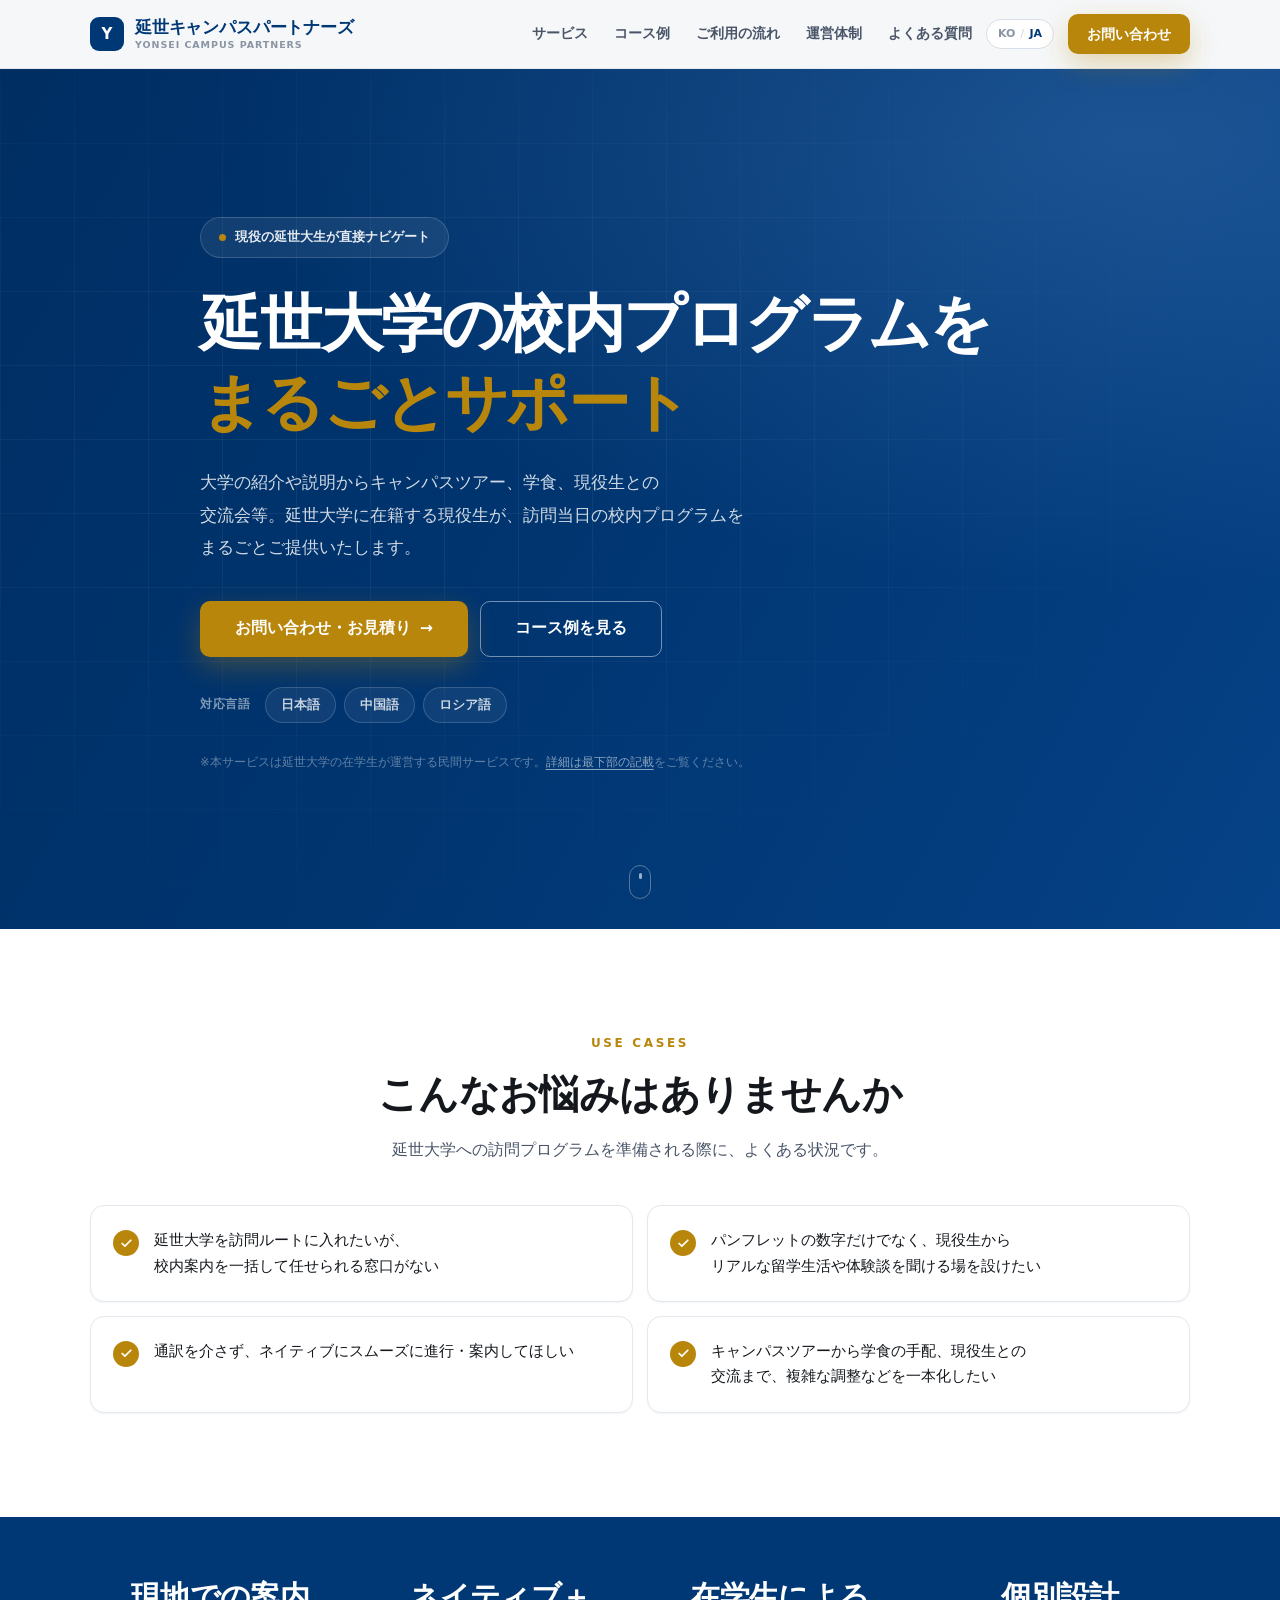
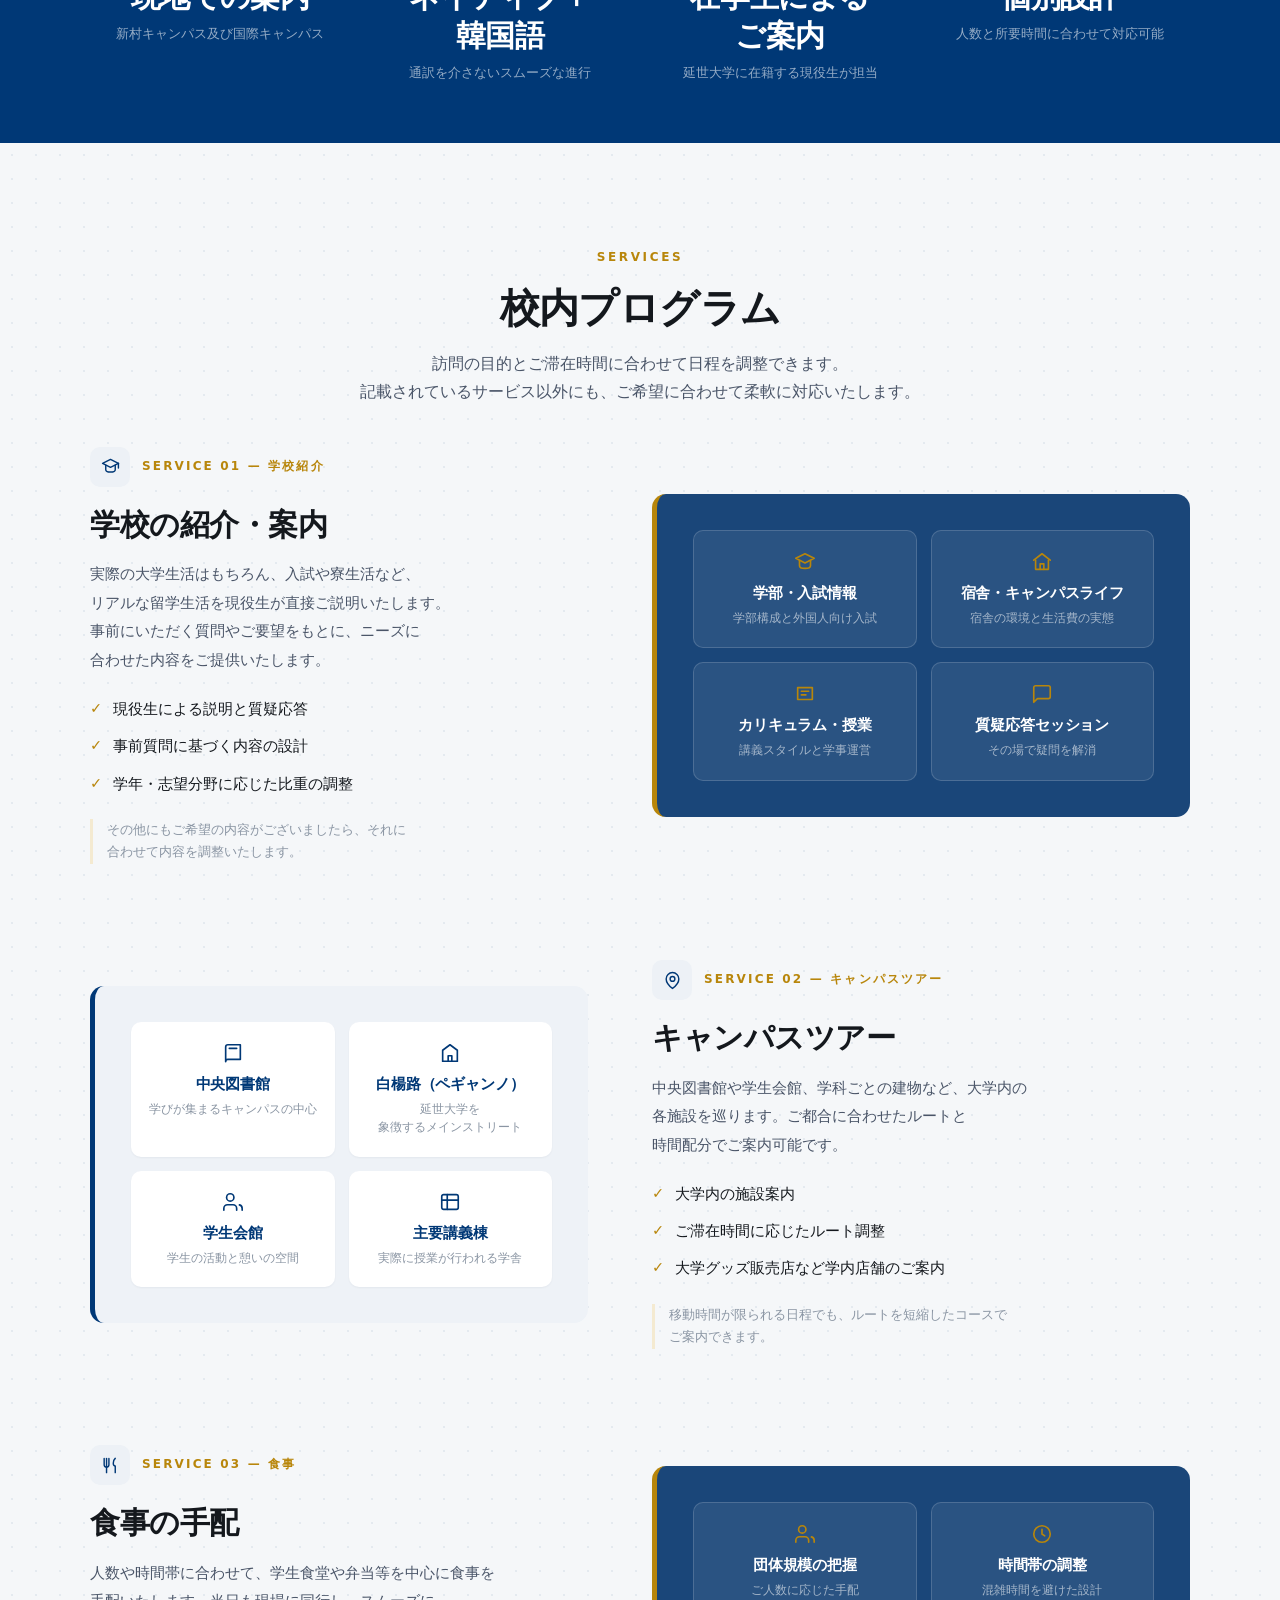
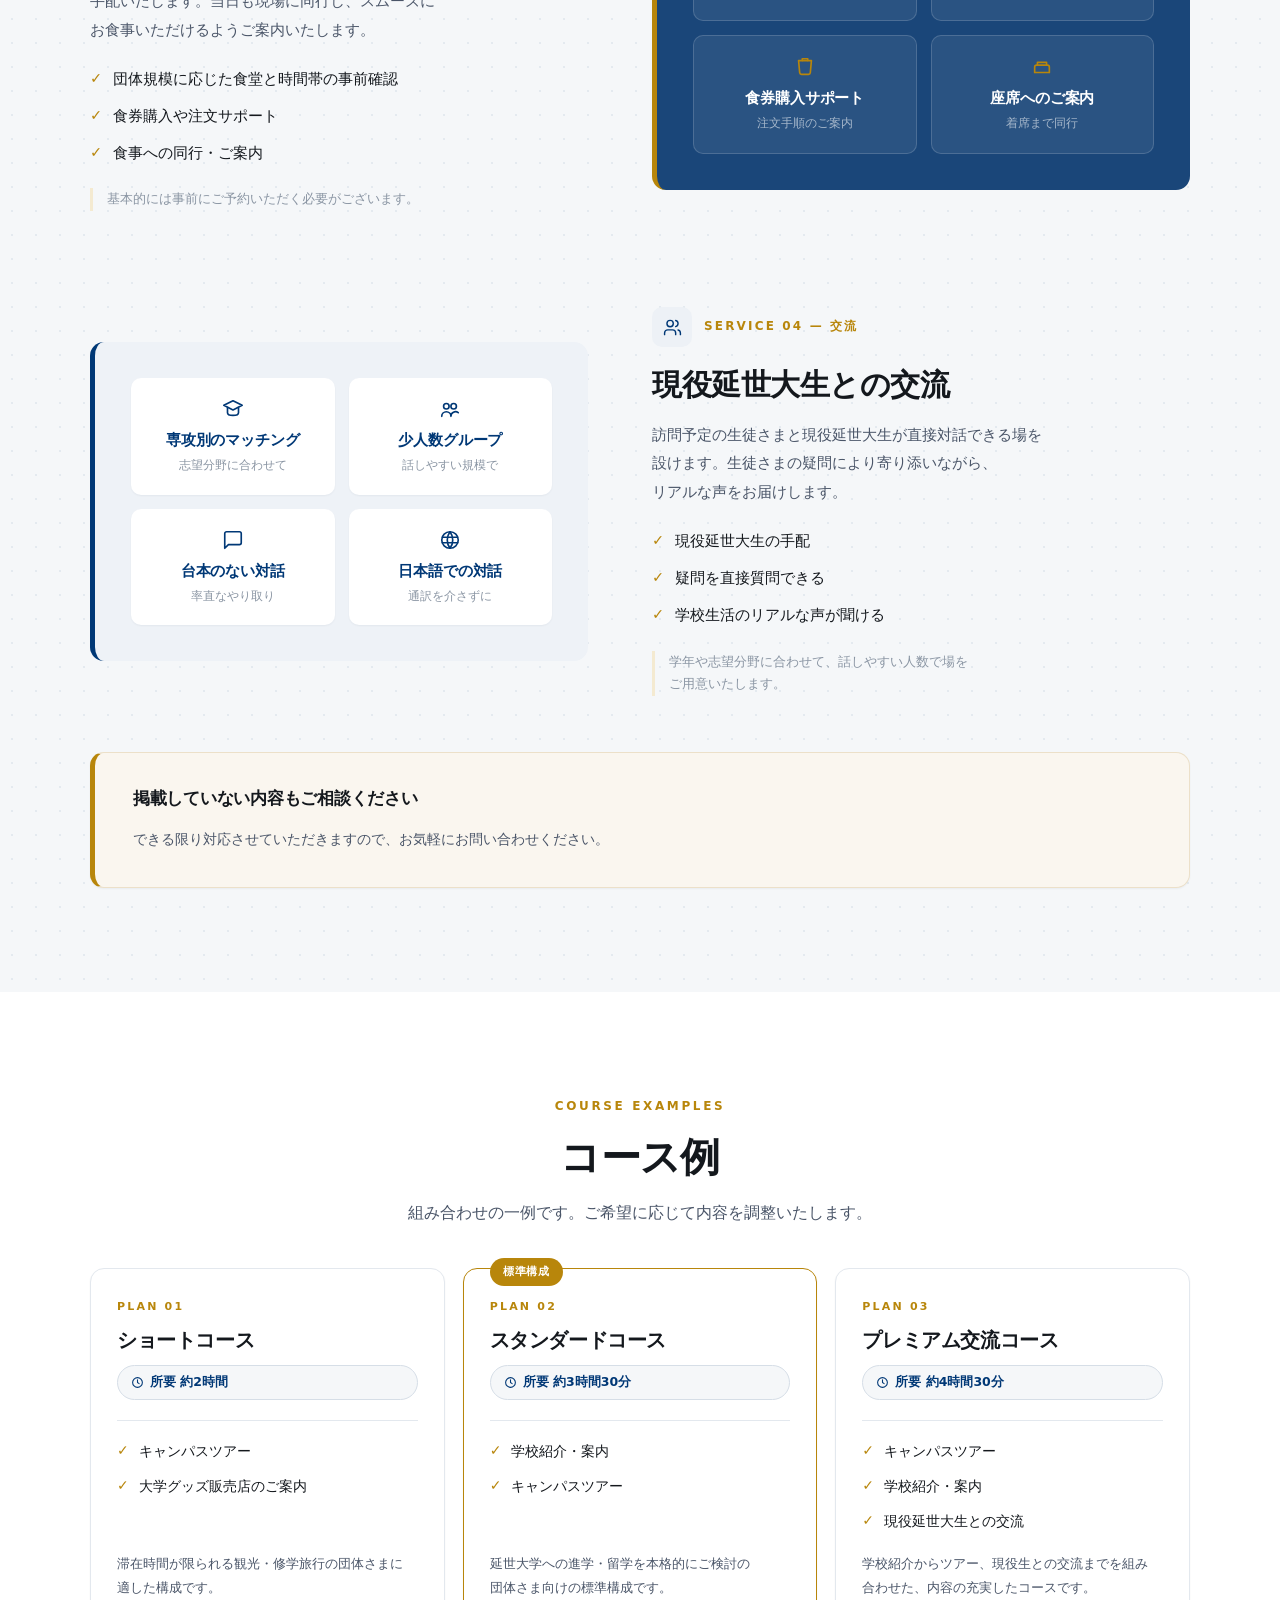
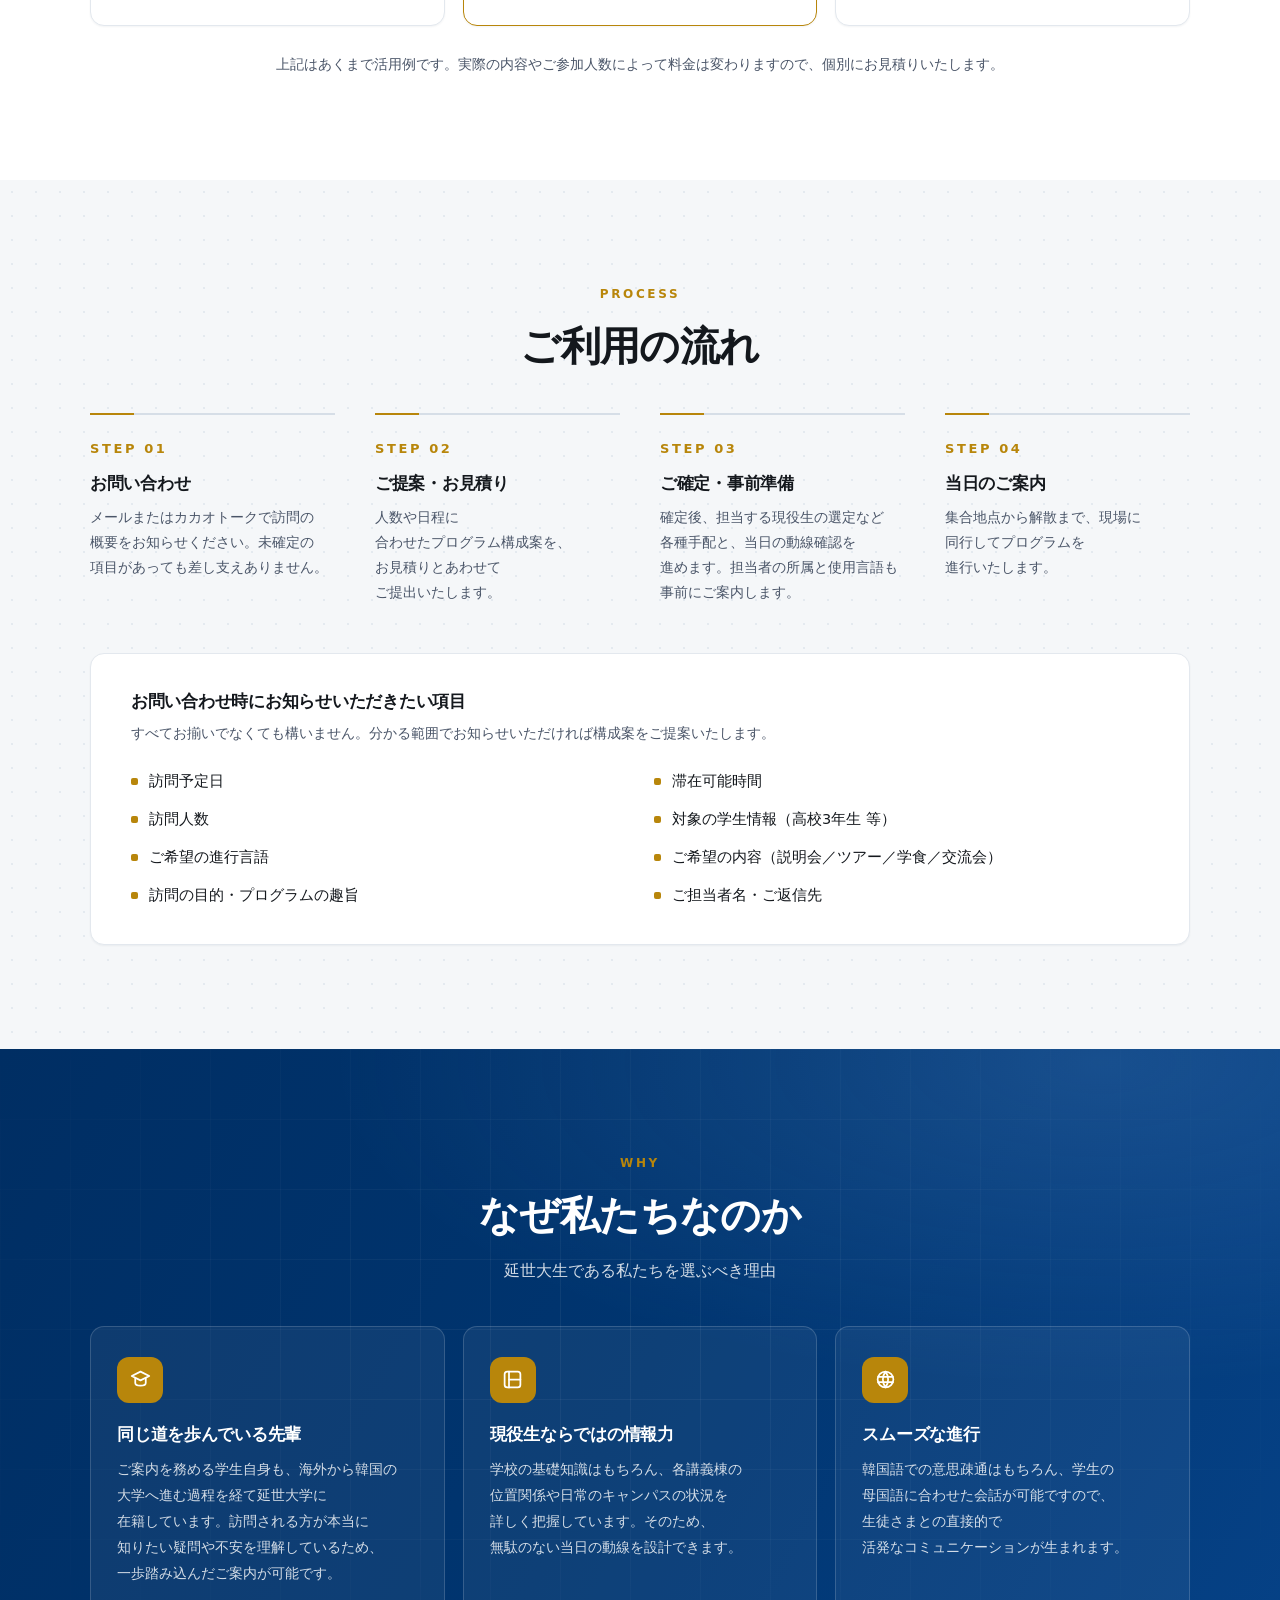
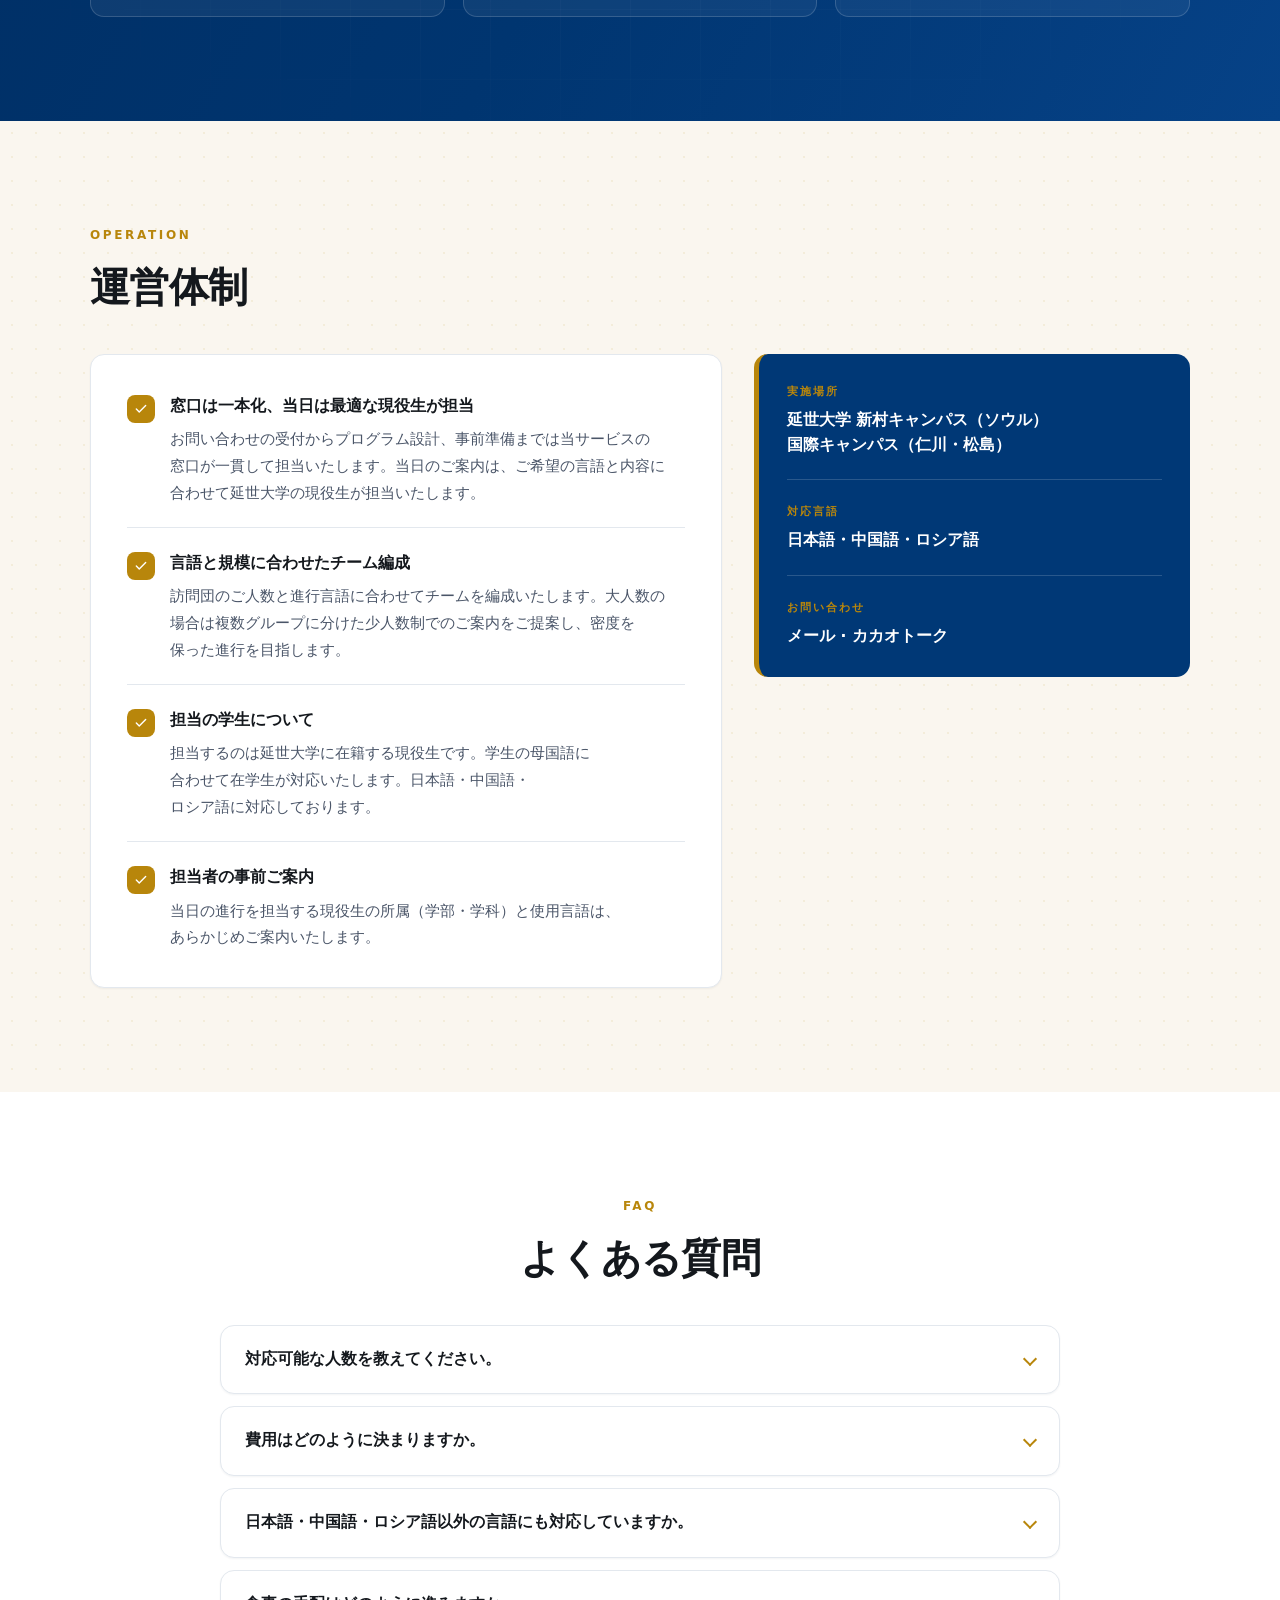
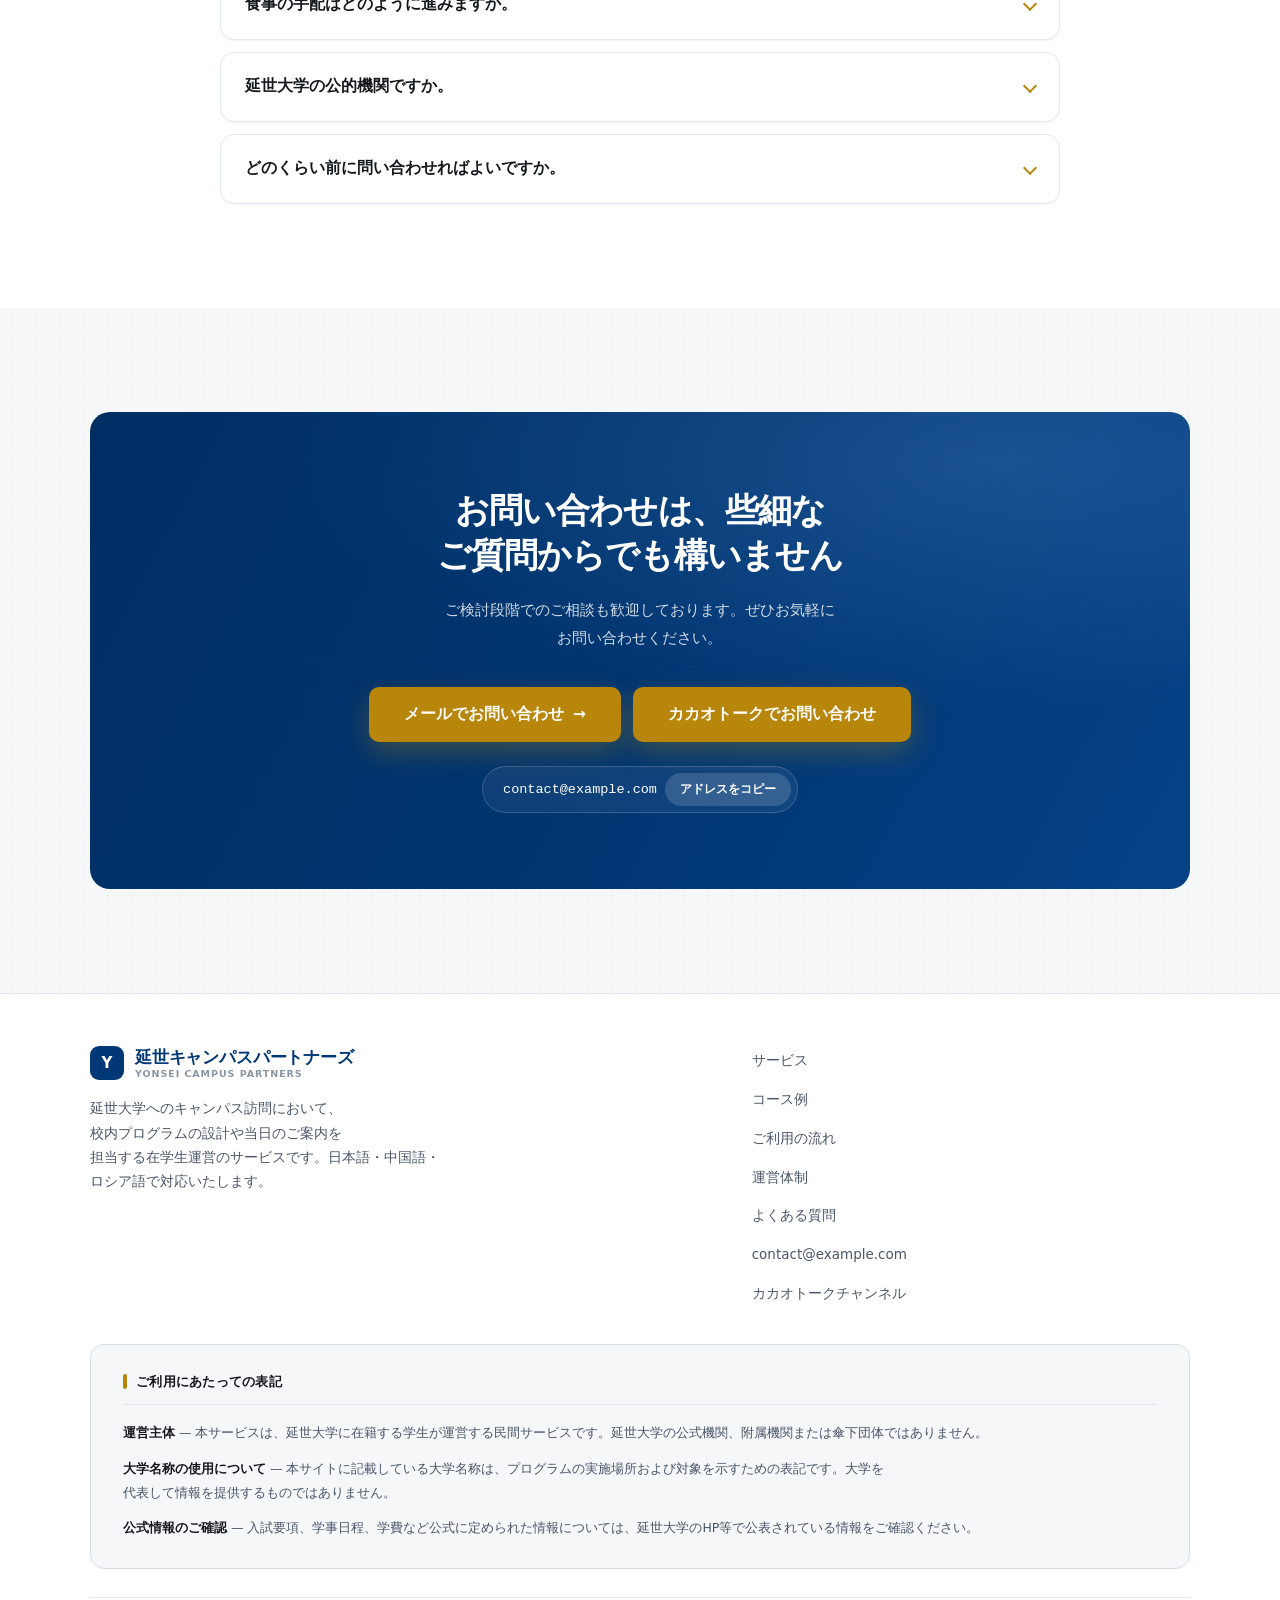
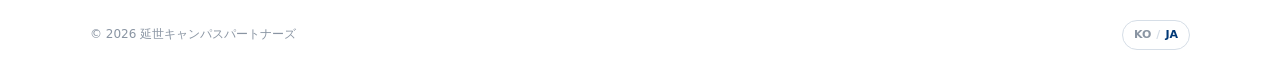
==== ja.html @ 62c49bde "update files" ====
<!doctype html>
<html lang="ja">
<head>
<meta charset="utf-8">
<meta name="viewport" content="width=device-width, initial-scale=1">
<title>延世キャンパスパートナーズ｜延世大学 キャンパス訪問・校内プログラム</title>
<meta name="description" content="延世大学の校内プログラムをワンストップでご提供。学校の紹介・案内からキャンパスツアー、学食、現役生との交流会まで、在籍する現役生が訪問当日を一括して担当いたします。日本語・中国語・ロシア語に対応。">
<meta name="robots" content="index, follow">
<meta property="og:type" content="website">
<meta property="og:locale" content="ja_JP">
<meta property="og:locale:alternate" content="ko_KR">
<meta property="og:site_name" content="延世キャンパスパートナーズ">
<meta property="og:title" content="延世キャンパスパートナーズ｜延世大学 キャンパス訪問・校内プログラム">
<meta property="og:description" content="学校の紹介・案内からキャンパスツアー、学食、現役生との交流会まで。訪問当日の校内プログラムを一括してご提供いたします。">
<link rel="alternate" hreflang="ko" href="index.html">
<link rel="alternate" hreflang="ja" href="ja.html">
<link rel="alternate" hreflang="x-default" href="index.html">
<link rel="icon" href="data:image/svg+xml,<svg xmlns='http://www.w3.org/2000/svg' viewBox='0 0 32 32'><rect width='32' height='32' rx='7' fill='%23003876'/><text x='16' y='23' font-family='Helvetica,Arial,sans-serif' font-size='19' font-weight='700' fill='%23ffffff' text-anchor='middle'>Y</text></svg>">
<link rel="stylesheet" href="assets/style.css?v=202608281616">
</head>
<body>

<!-- ================= HEADER ================= -->
<header class="header">
  <div class="wrap header__inner">
    <a class="logo" href="#top">
      <span class="logo__mark" aria-hidden="true">Y</span>
      <span class="logo__text">
        延世キャンパスパートナーズ
        <small>YONSEI CAMPUS PARTNERS</small>
      </span>
    </a>

    <div class="header__right">
      <nav class="nav" aria-label="主要メニュー">
        <a href="#services">サービス</a>
        <a href="#plans">コース例</a>
        <a href="#process">ご利用の流れ</a>
        <a href="#operation">運営体制</a>
        <a href="#faq">よくある質問</a>
      </nav>

      <span class="langswitch">
        <a href="index.html" lang="ko" hreflang="ko">KO</a>
        <span aria-hidden="true">/</span>
        <a href="ja.html" aria-current="true">JA</a>
      </span>

      <a class="btn btn--gold btn--sm" href="mailto:contact@example.com?subject=%E5%BB%B6%E4%B8%96%E5%A4%A7%E5%AD%A6%20%E8%A8%AA%E5%95%8F%E3%83%97%E3%83%AD%E3%82%B0%E3%83%A9%E3%83%A0%E3%81%AE%E3%81%8A%E5%95%8F%E3%81%84%E5%90%88%E3%82%8F%E3%81%9B">お問い合わせ</a>

      <button class="burger" type="button" data-burger aria-expanded="false" aria-controls="mobilenav" aria-label="メニューを開く">
        <span></span><span></span><span></span>
      </button>
    </div>
  </div>

  <div class="mobilenav" id="mobilenav" data-mobilenav>
    <div class="wrap">
      <ul>
        <li><a href="#services">サービス</a></li>
        <li><a href="#plans">コース例</a></li>
        <li><a href="#process">ご利用の流れ</a></li>
        <li><a href="#why">現役生が担当する理由</a></li>
        <li><a href="#operation">運営体制</a></li>
        <li><a href="#faq">よくある質問</a></li>
      </ul>
      <div class="mobilenav__foot">
        <a class="btn btn--gold" href="mailto:contact@example.com?subject=%E5%BB%B6%E4%B8%96%E5%A4%A7%E5%AD%A6%20%E8%A8%AA%E5%95%8F%E3%83%97%E3%83%AD%E3%82%B0%E3%83%A9%E3%83%A0%E3%81%AE%E3%81%8A%E5%95%8F%E3%81%84%E5%90%88%E3%82%8F%E3%81%9B">メール</a>
        <a class="btn btn--outline" href="https://pf.kakao.com/_XXXXXXX" target="_blank" rel="noopener">カカオトーク</a>
        <span class="langswitch">
          <a href="index.html" lang="ko" hreflang="ko">KO</a>
          <span aria-hidden="true">/</span>
          <a href="ja.html" aria-current="true">JA</a>
        </span>
      </div>
    </div>
  </div>
</header>

<main id="top">

  <!-- ================= HERO ================= -->
  <section class="hero">
    <div class="hero__grid" aria-hidden="true"></div>
    <div class="wrap hero__inner">
      <div class="hero__col">
        <span class="badge"><span class="badge__dot" aria-hidden="true"></span>現役の延世大生が直接ナビゲート</span>

        <h1>延世大学の校内プログラムを<br><em>まるごとサポート</em></h1>

        <p class="hero__lead">
          大学の紹介や説明からキャンパスツアー、学食、現役生との交流会等。
          延世大学に在籍する現役生が、訪問当日の校内プログラムをまるごとご提供いたします。
        </p>

        <div class="hero__actions">
          <a class="btn btn--gold btn--lg" href="mailto:contact@example.com?subject=%E5%BB%B6%E4%B8%96%E5%A4%A7%E5%AD%A6%20%E8%A8%AA%E5%95%8F%E3%83%97%E3%83%AD%E3%82%B0%E3%83%A9%E3%83%A0%E3%81%AE%E3%81%8A%E5%95%8F%E3%81%84%E5%90%88%E3%82%8F%E3%81%9B">お問い合わせ・お見積り <span class="btn__arrow" aria-hidden="true">→</span></a>
          <a class="btn btn--outline-light btn--lg" href="#plans">コース例を見る</a>
        </div>

        <div class="langline">
          <span class="langline__label">対応言語</span>
          <ul class="langchips">
            <li class="langchip">日本語</li>
            <li class="langchip">中国語</li>
            <li class="langchip">ロシア語</li>
          </ul>
        </div>

        <p class="disclaimer-mini">
          ※本サービスは延世大学の在学生が運営する民間サービスです。<a href="#legal">詳細は最下部の記載</a>をご覧ください。
        </p>
      </div>
    </div>
    <div class="scrollcue" aria-hidden="true"><span></span></div>
  </section>

  <!-- ================= PAIN POINTS ================= -->
  <section class="section section--white" aria-labelledby="cases-title">
    <div class="wrap">
      <div class="section__head section__head--center reveal">
        <span class="eyebrow">Use cases</span>
        <h2 class="section__title" id="cases-title">こんなお悩みはありませんか</h2>
        <p class="section__lead">延世大学への訪問プログラムを準備される際に、よくある状況です。</p>
      </div>

      <ul class="cases reveal">
        <li class="case">
          <span class="case__check" aria-hidden="true"><svg viewBox="0 0 24 24" fill="none" stroke="currentColor" stroke-width="3.2" stroke-linecap="round" stroke-linejoin="round"><path d="M20 6 9 17l-5-5"/></svg></span>
          <p>延世大学を訪問ルートに入れたいが、校内案内を一括して任せられる窓口がない</p>
        </li>
        <li class="case">
          <span class="case__check" aria-hidden="true"><svg viewBox="0 0 24 24" fill="none" stroke="currentColor" stroke-width="3.2" stroke-linecap="round" stroke-linejoin="round"><path d="M20 6 9 17l-5-5"/></svg></span>
          <p>パンフレットの数字だけでなく、現役生からリアルな留学生活や体験談を聞ける場を設けたい</p>
        </li>
        <li class="case">
          <span class="case__check" aria-hidden="true"><svg viewBox="0 0 24 24" fill="none" stroke="currentColor" stroke-width="3.2" stroke-linecap="round" stroke-linejoin="round"><path d="M20 6 9 17l-5-5"/></svg></span>
          <p>通訳を介さず、ネイティブにスムーズに進行・案内してほしい</p>
        </li>
        <li class="case">
          <span class="case__check" aria-hidden="true"><svg viewBox="0 0 24 24" fill="none" stroke="currentColor" stroke-width="3.2" stroke-linecap="round" stroke-linejoin="round"><path d="M20 6 9 17l-5-5"/></svg></span>
          <p>キャンパスツアーから学食の手配、現役生との交流まで、複雑な調整などを一本化したい</p>
        </li>
      </ul>
    </div>
  </section>

  <!-- ================= STAT BAND ================= -->
  <section class="statband" aria-label="サービス概要">
    <div class="wrap statband__inner">
      <div class="stat"><b><span>現地での</span><span>案内</span></b><span><span>新村キャンパス及び</span><span>国際キャンパス</span></span></div>
      <div class="stat"><b><span>ネイティブ＋</span><span>韓国語</span></b><span><span>通訳を介さない</span><span>スムーズな進行</span></span></div>
      <div class="stat"><b><span>在学生による</span><span>ご案内</span></b><span><span>延世大学に在籍する</span><span>現役生が担当</span></span></div>
      <div class="stat"><b><span>個別</span><span>設計</span></b><span><span>人数と所要時間に</span><span>合わせて対応可能</span></span></div>
    </div>
  </section>

  <!-- ================= SERVICES ================= -->
  <section class="section section--bg" id="services" aria-labelledby="services-title">
    <div class="wrap">
      <div class="section__head section__head--center reveal">
        <span class="eyebrow">Services</span>
        <h2 class="section__title" id="services-title">校内プログラム</h2>
        <p class="section__lead">訪問の目的とご滞在時間に合わせて日程を調整できます。記載されているサービス以外にも、ご希望に合わせて柔軟に対応いたします。</p>
      </div>

      <div class="features">

        <!-- 01 -->
        <article class="feature reveal">
          <div class="feature__text">
            <p class="feature__eyebrow">
              <span class="feature__chip" aria-hidden="true"><svg viewBox="0 0 24 24" fill="none" stroke="currentColor" stroke-width="1.8" stroke-linecap="round" stroke-linejoin="round"><path d="M12 3 2 8l10 5 10-5-10-5Z"/><path d="M6 10.5V16c0 1.7 2.7 3 6 3s6-1.3 6-3v-5.5"/><path d="M22 8v6"/></svg></span>
              Service 01 — 学校紹介
            </p>
            <h3>学校の紹介・案内</h3>
            <p class="feature__desc">
              実際の大学生活はもちろん、入試や寮生活など、リアルな留学生活を現役生が直接ご説明いたします。
              事前にいただく質問やご要望をもとに、ニーズに合わせた内容をご提供いたします。
            </p>
            <ul class="checks">
              <li>現役生による説明と質疑応答</li>
              <li>事前質問に基づく内容の設計</li>
              <li>学年・志望分野に応じた比重の調整</li>
            </ul>
            <p class="feature__note">その他にもご希望の内容がございましたら、それに合わせて内容を調整いたします。</p>
          </div>
          <div class="feature__visual">
            <div class="panel panel--navy">
              <div class="panel__grid">
                <div class="pcard">
                  <svg class="pcard__icon" viewBox="0 0 24 24" fill="none" stroke="currentColor" stroke-width="1.8" stroke-linecap="round" stroke-linejoin="round"><path d="M12 3 2 8l10 5 10-5-10-5Z"/><path d="M6 10.5V16c0 1.7 2.7 3 6 3s6-1.3 6-3v-5.5"/></svg>
                  <b>学部・入試情報</b><span>学部構成と外国人向け入試</span>
                </div>
                <div class="pcard">
                  <svg class="pcard__icon" viewBox="0 0 24 24" fill="none" stroke="currentColor" stroke-width="1.8" stroke-linecap="round" stroke-linejoin="round"><path d="M3 10 12 3l9 7"/><path d="M5 10v10h14V10"/><path d="M10 20v-6h4v6"/></svg>
                  <b>宿舎・キャンパスライフ</b><span>宿舎の環境と生活費の実態</span>
                </div>
                <div class="pcard">
                  <svg class="pcard__icon" viewBox="0 0 24 24" fill="none" stroke="currentColor" stroke-width="1.8" stroke-linecap="round" stroke-linejoin="round"><path d="M4 5h16v13H4z"/><path d="M8 9h8M8 13h5"/></svg>
                  <b>カリキュラム・授業</b><span>講義スタイルと学事運営</span>
                </div>
                <div class="pcard">
                  <svg class="pcard__icon" viewBox="0 0 24 24" fill="none" stroke="currentColor" stroke-width="1.8" stroke-linecap="round" stroke-linejoin="round"><path d="M21 15a2 2 0 0 1-2 2H7l-4 4V5a2 2 0 0 1 2-2h14a2 2 0 0 1 2 2Z"/></svg>
                  <b>質疑応答セッション</b><span>その場で疑問を解消</span>
                </div>
              </div>
            </div>
          </div>
        </article>

        <!-- 02 -->
        <article class="feature feature--flip reveal">
          <div class="feature__text">
            <p class="feature__eyebrow">
              <span class="feature__chip" aria-hidden="true"><svg viewBox="0 0 24 24" fill="none" stroke="currentColor" stroke-width="1.8" stroke-linecap="round" stroke-linejoin="round"><path d="M20 10c0 6-8 12-8 12S4 16 4 10a8 8 0 0 1 16 0Z"/><circle cx="12" cy="10" r="3"/></svg></span>
              Service 02 — キャンパスツアー
            </p>
            <h3>キャンパスツアー</h3>
            <p class="feature__desc">
              中央図書館や学生会館、学科ごとの建物など、大学内の各施設を巡ります。
              ご都合に合わせたルートと時間配分でご案内可能です。
            </p>
            <ul class="checks">
              <li>大学内の施設案内</li>
              <li>ご滞在時間に応じたルート調整</li>
              <li>大学グッズ販売店など学内店舗のご案内</li>
            </ul>
            <p class="feature__note">移動時間が限られる日程でも、ルートを短縮したコースでご案内できます。</p>
          </div>
          <div class="feature__visual">
            <div class="panel panel--light">
              <div class="panel__grid">
                <div class="pcard">
                  <svg class="pcard__icon" viewBox="0 0 24 24" fill="none" stroke="currentColor" stroke-width="1.8" stroke-linecap="round" stroke-linejoin="round"><path d="M4 5.5A2.5 2.5 0 0 1 6.5 3H20v16H6.5A2.5 2.5 0 0 0 4 21.5Z"/><path d="M8 7h8"/></svg>
                  <b>中央図書館</b><span>学びが集まるキャンパスの中心</span>
                </div>
                <div class="pcard">
                  <svg class="pcard__icon" viewBox="0 0 24 24" fill="none" stroke="currentColor" stroke-width="1.8" stroke-linecap="round" stroke-linejoin="round"><path d="M4 21V9l8-6 8 6v12"/><path d="M4 21h16"/><path d="M10 21v-6h4v6"/></svg>
                  <b>白楊路（ペギャンノ）</b><span>延世大学を象徴するメインストリート</span>
                </div>
                <div class="pcard">
                  <svg class="pcard__icon" viewBox="0 0 24 24" fill="none" stroke="currentColor" stroke-width="1.8" stroke-linecap="round" stroke-linejoin="round"><path d="M16 21v-2a4 4 0 0 0-4-4H6a4 4 0 0 0-4 4v2"/><circle cx="9" cy="7" r="4"/><path d="M22 21v-2a4 4 0 0 0-3-3.87"/></svg>
                  <b>学生会館</b><span>学生の活動と憩いの空間</span>
                </div>
                <div class="pcard">
                  <svg class="pcard__icon" viewBox="0 0 24 24" fill="none" stroke="currentColor" stroke-width="1.8" stroke-linecap="round" stroke-linejoin="round"><rect x="3" y="4" width="18" height="16" rx="2"/><path d="M3 10h18M9 4v16"/></svg>
                  <b>主要講義棟</b><span>実際に授業が行われる学舎</span>
                </div>
              </div>
            </div>
          </div>
        </article>

        <!-- 03 -->
        <article class="feature reveal">
          <div class="feature__text">
            <p class="feature__eyebrow">
              <span class="feature__chip" aria-hidden="true"><svg viewBox="0 0 24 24" fill="none" stroke="currentColor" stroke-width="1.8" stroke-linecap="round" stroke-linejoin="round"><path d="M4 3v8a3 3 0 0 0 6 0V3"/><path d="M7 3v18"/><path d="M18 3c-1.7 1.5-2.5 3.6-2.5 6s.8 3.5 2.5 3.5V21"/></svg></span>
              Service 03 — 食事
            </p>
            <h3>食事の手配</h3>
            <p class="feature__desc">
              人数や時間帯に合わせて、学生食堂や弁当等を中心に食事を手配いたします。
              当日も現場に同行し、スムーズにお食事いただけるようご案内いたします。
            </p>
            <ul class="checks">
              <li>団体規模に応じた食堂と時間帯の事前確認</li>
              <li>食券購入や注文サポート</li>
              <li>食事への同行・ご案内</li>
            </ul>
            <p class="feature__note">基本的には事前にご予約いただく必要がございます。</p>
          </div>
          <div class="feature__visual">
            <div class="panel panel--navy">
              <div class="panel__grid">
                <div class="pcard">
                  <svg class="pcard__icon" viewBox="0 0 24 24" fill="none" stroke="currentColor" stroke-width="1.8" stroke-linecap="round" stroke-linejoin="round"><path d="M16 21v-2a4 4 0 0 0-4-4H6a4 4 0 0 0-4 4v2"/><circle cx="9" cy="7" r="4"/><path d="M22 21v-2a4 4 0 0 0-3-3.87"/></svg>
                  <b>団体規模の把握</b><span>ご人数に応じた手配</span>
                </div>
                <div class="pcard">
                  <svg class="pcard__icon" viewBox="0 0 24 24" fill="none" stroke="currentColor" stroke-width="1.8" stroke-linecap="round" stroke-linejoin="round"><circle cx="12" cy="12" r="9"/><path d="M12 7v5l3 2"/></svg>
                  <b>時間帯の調整</b><span>混雑時間を避けた設計</span>
                </div>
                <div class="pcard">
                  <svg class="pcard__icon" viewBox="0 0 24 24" fill="none" stroke="currentColor" stroke-width="1.8" stroke-linecap="round" stroke-linejoin="round"><path d="M5 5h14l-1.2 13.2a2 2 0 0 1-2 1.8H8.2a2 2 0 0 1-2-1.8Z"/><path d="M9 5V3h6v2"/></svg>
                  <b>食券購入サポート</b><span>注文手順のご案内</span>
                </div>
                <div class="pcard">
                  <svg class="pcard__icon" viewBox="0 0 24 24" fill="none" stroke="currentColor" stroke-width="1.8" stroke-linecap="round" stroke-linejoin="round"><path d="M4 18v-6a2 2 0 0 1 2-2h12a2 2 0 0 1 2 2v6"/><path d="M4 18h16M7 10V7h10v3"/></svg>
                  <b>座席へのご案内</b><span>着席まで同行</span>
                </div>
              </div>
            </div>
          </div>
        </article>

        <!-- 04 -->
        <article class="feature feature--flip reveal">
          <div class="feature__text">
            <p class="feature__eyebrow">
              <span class="feature__chip" aria-hidden="true"><svg viewBox="0 0 24 24" fill="none" stroke="currentColor" stroke-width="1.8" stroke-linecap="round" stroke-linejoin="round"><path d="M16 21v-2a4 4 0 0 0-4-4H6a4 4 0 0 0-4 4v2"/><circle cx="9" cy="7" r="4"/><path d="M22 21v-2a4 4 0 0 0-3-3.87"/><path d="M16 3.13a4 4 0 0 1 0 7.75"/></svg></span>
              Service 04 — 交流
            </p>
            <h3>現役延世大生との交流</h3>
            <p class="feature__desc">
              訪問予定の生徒さまと現役延世大生が直接対話できる場を設けます。
              生徒さまの疑問により寄り添いながら、リアルな声をお届けします。
            </p>
            <ul class="checks">
              <li>現役延世大生の手配</li>
              <li>疑問を直接質問できる</li>
              <li>学校生活のリアルな声が聞ける</li>
            </ul>
            <p class="feature__note">学年や志望分野に合わせて、話しやすい人数で場をご用意いたします。</p>
          </div>
          <div class="feature__visual">
            <div class="panel panel--light">
              <div class="panel__grid">
                <div class="pcard">
                  <svg class="pcard__icon" viewBox="0 0 24 24" fill="none" stroke="currentColor" stroke-width="1.8" stroke-linecap="round" stroke-linejoin="round"><path d="M12 3 2 8l10 5 10-5-10-5Z"/><path d="M6 10.5V16c0 1.7 2.7 3 6 3s6-1.3 6-3v-5.5"/></svg>
                  <b>専攻別のマッチング</b><span>志望分野に合わせて</span>
                </div>
                <div class="pcard">
                  <svg class="pcard__icon" viewBox="0 0 24 24" fill="none" stroke="currentColor" stroke-width="1.8" stroke-linecap="round" stroke-linejoin="round"><circle cx="8" cy="9" r="3"/><circle cx="16" cy="9" r="3"/><path d="M3 20a5 5 0 0 1 10 0M13 20a5 5 0 0 1 8-4"/></svg>
                  <b>少人数グループ</b><span>話しやすい規模で</span>
                </div>
                <div class="pcard">
                  <svg class="pcard__icon" viewBox="0 0 24 24" fill="none" stroke="currentColor" stroke-width="1.8" stroke-linecap="round" stroke-linejoin="round"><path d="M21 15a2 2 0 0 1-2 2H7l-4 4V5a2 2 0 0 1 2-2h14a2 2 0 0 1 2 2Z"/></svg>
                  <b>台本のない対話</b><span>率直なやり取り</span>
                </div>
                <div class="pcard">
                  <svg class="pcard__icon" viewBox="0 0 24 24" fill="none" stroke="currentColor" stroke-width="1.8" stroke-linecap="round" stroke-linejoin="round"><circle cx="12" cy="12" r="9"/><path d="M3.6 9h16.8M3.6 15h16.8"/><path d="M12 3a15 15 0 0 1 0 18a15 15 0 0 1 0-18Z"/></svg>
                  <b>日本語での対話</b><span>通訳を介さずに</span>
                </div>
              </div>
            </div>
          </div>
        </article>

      </div>

      <div class="taglist reveal">
        <h3>掲載していない内容もご相談ください</h3>
        <p class="taglist__foot">できる限り対応させていただきますので、お気軽にお問い合わせください。</p>
      </div>
    </div>
  </section>

  <!-- ================= MODEL PLANS ================= -->
  <section class="section section--white" id="plans" aria-labelledby="plans-title">
    <div class="wrap">
      <div class="section__head section__head--center reveal">
        <span class="eyebrow">Course examples</span>
        <h2 class="section__title" id="plans-title">コース例</h2>
        <p class="section__lead">組み合わせの一例です。ご希望に応じて内容を調整いたします。</p>
      </div>

      <div class="plans reveal">

        <article class="plan">
          <span class="plan__no">PLAN 01</span>
          <h3 class="plan__name">ショートコース</h3>
          <span class="plan__time">
            <svg viewBox="0 0 24 24" fill="none" stroke="currentColor" stroke-width="2" stroke-linecap="round" stroke-linejoin="round" aria-hidden="true"><circle cx="12" cy="12" r="9"/><path d="M12 7v5l3 2"/></svg>
            所要 約2時間
          </span>
          <ul class="plan__items">
            <li>キャンパスツアー</li>
            <li>大学グッズ販売店のご案内</li>
          </ul>
          <p class="plan__desc">滞在時間が限られる観光・修学旅行の団体さまに適した構成です。</p>
        </article>

        <article class="plan plan--standard">
          <span class="plan__flag">標準構成</span>
          <span class="plan__no">PLAN 02</span>
          <h3 class="plan__name">スタンダードコース</h3>
          <span class="plan__time">
            <svg viewBox="0 0 24 24" fill="none" stroke="currentColor" stroke-width="2" stroke-linecap="round" stroke-linejoin="round" aria-hidden="true"><circle cx="12" cy="12" r="9"/><path d="M12 7v5l3 2"/></svg>
            所要 約3時間30分
          </span>
          <ul class="plan__items">
            <li>学校紹介・案内</li>
            <li>キャンパスツアー</li>
          </ul>
          <p class="plan__desc">延世大学への進学・留学を本格的にご検討の団体さま向けの標準構成です。</p>
        </article>

        <article class="plan">
          <span class="plan__no">PLAN 03</span>
          <h3 class="plan__name">プレミアム交流コース</h3>
          <span class="plan__time">
            <svg viewBox="0 0 24 24" fill="none" stroke="currentColor" stroke-width="2" stroke-linecap="round" stroke-linejoin="round" aria-hidden="true"><circle cx="12" cy="12" r="9"/><path d="M12 7v5l3 2"/></svg>
            所要 約4時間30分
          </span>
          <ul class="plan__items">
            <li>キャンパスツアー</li>
            <li>学校紹介・案内</li>
            <li>現役延世大生との交流</li>
          </ul>
          <p class="plan__desc">学校紹介からツアー、現役生との交流までを組み合わせた、内容の充実したコースです。</p>
        </article>

      </div>

      <p class="plans__foot reveal">
        上記はあくまで活用例です。実際の内容やご参加人数によって料金は変わりますので、個別にお見積りいたします。
      </p>
    </div>
  </section>

  <!-- ================= PROCESS ================= -->
  <section class="section section--bg" id="process" aria-labelledby="process-title">
    <div class="wrap">
      <div class="section__head section__head--center reveal">
        <span class="eyebrow">Process</span>
        <h2 class="section__title" id="process-title">ご利用の流れ</h2>
      </div>

      <ol class="steps reveal">
        <li class="step">
          <span class="step__num">STEP 01</span>
          <h3>お問い合わせ</h3>
          <p>メールまたはカカオトークで訪問の概要をお知らせください。未確定の項目があっても差し支えありません。</p>
        </li>
        <li class="step">
          <span class="step__num">STEP 02</span>
          <h3>ご提案・お見積り</h3>
          <p>人数や日程に合わせたプログラム構成案を、お見積りとあわせてご提出いたします。</p>
        </li>
        <li class="step">
          <span class="step__num">STEP 03</span>
          <h3>ご確定・事前準備</h3>
          <p>確定後、担当する現役生の選定など各種手配と、当日の動線確認を進めます。担当者の所属と使用言語も事前にご案内します。</p>
        </li>
        <li class="step">
          <span class="step__num">STEP 04</span>
          <h3>当日のご案内</h3>
          <p>集合地点から解散まで、現場に同行してプログラムを進行いたします。</p>
        </li>
      </ol>

      <div class="checkbox-panel reveal">
        <h3>お問い合わせ時にお知らせいただきたい項目</h3>
        <p>すべてお揃いでなくても構いません。分かる範囲でお知らせいただければ構成案をご提案いたします。</p>
        <ul class="checkitems">
          <li>訪問予定日</li>
          <li>滞在可能時間</li>
          <li>訪問人数</li>
          <li>対象の学生情報（高校3年生 等）</li>
          <li>ご希望の進行言語</li>
          <li>ご希望の内容（説明会／ツアー／学食／交流会）</li>
          <li>訪問の目的・プログラムの趣旨</li>
          <li>ご担当者名・ご返信先</li>
        </ul>
      </div>
    </div>
  </section>

  <!-- ================= WHY ================= -->
  <section class="section section--navy" id="why" aria-labelledby="why-title">
    <div class="wrap">
      <div class="section__head section__head--center reveal">
        <span class="eyebrow">Why</span>
        <h2 class="section__title" id="why-title">なぜ私たちなのか</h2>
        <p class="section__lead">延世大生である私たちを選ぶべき理由</p>
      </div>

      <div class="reasons reveal">
        <article class="reason">
          <span class="reason__icon" aria-hidden="true"><svg viewBox="0 0 24 24" fill="none" stroke="currentColor" stroke-width="2" stroke-linecap="round" stroke-linejoin="round"><path d="M12 3 2 8l10 5 10-5-10-5Z"/><path d="M6 10.5V16c0 1.7 2.7 3 6 3s6-1.3 6-3v-5.5"/></svg></span>
          <h3>同じ道を歩んでいる先輩</h3>
          <p>ご案内を務める学生自身も、海外から韓国の大学へ進む過程を経て延世大学に在籍しています。訪問される方が本当に知りたい疑問や不安を理解しているため、一歩踏み込んだご案内が可能です。</p>
        </article>

        <article class="reason">
          <span class="reason__icon" aria-hidden="true"><svg viewBox="0 0 24 24" fill="none" stroke="currentColor" stroke-width="2" stroke-linecap="round" stroke-linejoin="round"><rect x="3" y="3" width="18" height="18" rx="3"/><path d="M8 3v18"/><path d="M8 12h13"/></svg></span>
          <h3>現役生ならではの情報力</h3>
          <p>学校の基礎知識はもちろん、各講義棟の位置関係や日常のキャンパスの状況を詳しく把握しています。そのため、無駄のない当日の動線を設計できます。</p>
        </article>

        <article class="reason">
          <span class="reason__icon" aria-hidden="true"><svg viewBox="0 0 24 24" fill="none" stroke="currentColor" stroke-width="2" stroke-linecap="round" stroke-linejoin="round"><circle cx="12" cy="12" r="9"/><path d="M3.6 9h16.8M3.6 15h16.8"/><path d="M12 3a15 15 0 0 1 0 18a15 15 0 0 1 0-18Z"/></svg></span>
          <h3>スムーズな進行</h3>
          <p>韓国語での意思疎通はもちろん、学生の母国語に合わせた会話が可能ですので、生徒さまとの直接的で活発なコミュニケーションが生まれます。</p>
        </article>
      </div>
    </div>
  </section>

  <!-- ================= OPERATION ================= -->
  <section class="section section--cream" id="operation" aria-labelledby="operation-title">
    <div class="wrap">
      <div class="section__head reveal">
        <span class="eyebrow">Operation</span>
        <h2 class="section__title" id="operation-title">運営体制</h2>
      </div>

      <div class="oper reveal">
        <div class="oper__body">
          <ul>
            <li>
              <span class="oper__bullet" aria-hidden="true"><svg viewBox="0 0 24 24" fill="none" stroke="currentColor" stroke-width="2.4" stroke-linecap="round" stroke-linejoin="round"><path d="M20 6 9 17l-5-5"/></svg></span>
              <span>
                <strong>窓口は一本化、当日は最適な現役生が担当</strong>
                お問い合わせの受付からプログラム設計、事前準備までは当サービスの窓口が一貫して担当いたします。当日のご案内は、ご希望の言語と内容に合わせて延世大学の現役生が担当いたします。
              </span>
            </li>
            <li>
              <span class="oper__bullet" aria-hidden="true"><svg viewBox="0 0 24 24" fill="none" stroke="currentColor" stroke-width="2.4" stroke-linecap="round" stroke-linejoin="round"><path d="M20 6 9 17l-5-5"/></svg></span>
              <span>
                <strong>言語と規模に合わせたチーム編成</strong>
                訪問団のご人数と進行言語に合わせてチームを編成いたします。大人数の場合は複数グループに分けた少人数制でのご案内をご提案し、密度を保った進行を目指します。
              </span>
            </li>
            <li>
              <span class="oper__bullet" aria-hidden="true"><svg viewBox="0 0 24 24" fill="none" stroke="currentColor" stroke-width="2.4" stroke-linecap="round" stroke-linejoin="round"><path d="M20 6 9 17l-5-5"/></svg></span>
              <span>
                <strong>担当の学生について</strong>
                担当するのは延世大学に在籍する現役生です。学生の母国語に合わせて在学生が対応いたします。日本語・中国語・ロシア語に対応しております。
              </span>
            </li>
            <li>
              <span class="oper__bullet" aria-hidden="true"><svg viewBox="0 0 24 24" fill="none" stroke="currentColor" stroke-width="2.4" stroke-linecap="round" stroke-linejoin="round"><path d="M20 6 9 17l-5-5"/></svg></span>
              <span>
                <strong>担当者の事前ご案内</strong>
                当日の進行を担当する現役生の所属（学部・学科）と使用言語は、あらかじめご案内いたします。
              </span>
            </li>
          </ul>
        </div>

        <dl class="facts">
          <div>
            <dt>実施場所</dt>
            <dd>延世大学 新村キャンパス（ソウル）<br>国際キャンパス（仁川・松島）</dd>
          </div>
          <div>
            <dt>対応言語</dt>
            <dd>日本語・中国語・ロシア語</dd>
          </div>
          <div>
            <dt>お問い合わせ</dt>
            <dd>メール · カカオトーク</dd>
          </div>
        </dl>
      </div>
    </div>
  </section>

  <!-- ================= FAQ ================= -->
  <section class="section section--white" id="faq" aria-labelledby="faq-title">
    <div class="wrap">
      <div class="section__head section__head--center reveal">
        <span class="eyebrow">FAQ</span>
        <h2 class="section__title" id="faq-title">よくある質問</h2>
      </div>

      <div class="faq reveal">
        <details>
          <summary>対応可能な人数を教えてください。</summary>
          <div class="faq__a">訪問の目的とプログラム内容によって異なります。少人数のグループからクラス単位まで承っており、人数が多い場合はグループを分けて順に進行する形をご提案いたします。ご予定の人数をお知らせいただければ、検討のうえご返信いたします。</div>
        </details>

        <details>
          <summary>費用はどのように決まりますか。</summary>
          <div class="faq__a">ご人数、ご滞在時間、進行言語、含まれる内容によって構成が変わるため、一律の料金表は設けておりません。訪問の概要をお送りいただければ、プログラム構成案とあわせてお見積りをご提出いたします。</div>
        </details>

        <details>
          <summary>日本語・中国語・ロシア語以外の言語にも対応していますか。</summary>
          <div class="faq__a">現在ご案内しているのはこの3言語です。その他の言語については学内で対応可能な在学生の確認が必要となりますので、お問い合わせの際にご希望の言語をお知らせいただければ、可否を確認のうえご返信いたします。</div>
        </details>

        <details>
          <summary>食事の手配はどのように進みますか。</summary>
          <div class="faq__a">訪問人数とご希望の時間帯等を事前にご共有いただければ、利用可能な食堂と時間帯を確認のうえご案内いたします。当日は食券の事前購入などの対応もいたします。なお食堂の運営は学事日程および長期休暇の影響を受けるため、日程確定の時点で改めて確認いたします。<br>※事前予約が必要でございますので、必要な場合は10日以上前にお知らせいただけますと幸いです。</div>
        </details>

        <details>
          <summary>延世大学の公的機関ですか。</summary>
          <div class="faq__a">延世キャンパスパートナーズは、あくまでも延世大学に在籍する学生が運営する民間サービスです。延世大学の公式機関および傘下団体ではなく、大学を代表して情報を提供する立場にはありません。入試要項など公式情報については、延世大学が公表している資料もあわせてご確認ください。</div>
        </details>

        <details>
          <summary>どのくらい前に問い合わせればよいですか。</summary>
          <div class="faq__a">食堂の手配や担当する現役生の選定、資料の準備に準備期間を要しますので、日程が固まり次第ご相談いただけますと調整がしやすくなります。日程が迫っている場合も、対応可否を確認のうえご返信いたしますので、まずはお問い合わせいただけますと幸いです。</div>
        </details>
      </div>
    </div>
  </section>

  <!-- ================= CTA ================= -->
  <section class="section section--bg" aria-labelledby="cta-title">
    <div class="wrap">
      <div class="cta reveal">
        <div class="cta__grid" aria-hidden="true"></div>
        <h2 id="cta-title">お問い合わせは、些細なご質問からでも構いません</h2>
        <p>ご検討段階でのご相談も歓迎しております。ぜひお気軽にお問い合わせください。</p>

        <div class="cta__actions">
          <a class="btn btn--gold btn--lg" href="mailto:contact@example.com?subject=%E5%BB%B6%E4%B8%96%E5%A4%A7%E5%AD%A6%20%E8%A8%AA%E5%95%8F%E3%83%97%E3%83%AD%E3%82%B0%E3%83%A9%E3%83%A0%E3%81%AE%E3%81%8A%E5%95%8F%E3%81%84%E5%90%88%E3%82%8F%E3%81%9B">メールでお問い合わせ <span class="btn__arrow" aria-hidden="true">→</span></a>
          <a class="btn btn--gold btn--lg" href="https://pf.kakao.com/_XXXXXXX" target="_blank" rel="noopener">カカオトークでお問い合わせ</a>
        </div>

        <div class="mailrow">
          <code>contact@example.com</code>
          <button class="copybtn" type="button" data-copy="contact@example.com" data-copy-done="コピーしました">アドレスをコピー</button>
        </div>

      </div>
    </div>
  </section>

</main>

<!-- ================= FOOTER ================= -->
<footer class="footer">
  <div class="wrap">
    <div class="footer__top">
      <div>
        <a class="logo" href="#top">
          <span class="logo__mark" aria-hidden="true">Y</span>
          <span class="logo__text">
            延世キャンパスパートナーズ
            <small>YONSEI CAMPUS PARTNERS</small>
          </span>
        </a>
        <p class="footer__desc">
          延世大学へのキャンパス訪問において、校内プログラムの設計や当日のご案内を担当する在学生運営のサービスです。
          日本語・中国語・ロシア語で対応いたします。
        </p>
      </div>

      <nav aria-label="フッターメニュー">
        <ul class="footer__links">
          <li><a href="#services">サービス</a></li>
          <li><a href="#plans">コース例</a></li>
          <li><a href="#process">ご利用の流れ</a></li>
          <li><a href="#operation">運営体制</a></li>
          <li><a href="#faq">よくある質問</a></li>
          <li><a href="mailto:contact@example.com?subject=%E5%BB%B6%E4%B8%96%E5%A4%A7%E5%AD%A6%20%E8%A8%AA%E5%95%8F%E3%83%97%E3%83%AD%E3%82%B0%E3%83%A9%E3%83%A0%E3%81%AE%E3%81%8A%E5%95%8F%E3%81%84%E5%90%88%E3%82%8F%E3%81%9B">contact@example.com</a></li>
          <li><a href="https://pf.kakao.com/_XXXXXXX" target="_blank" rel="noopener">カカオトークチャンネル</a></li>
        </ul>
      </nav>
    </div>

    <section class="legal" id="legal" aria-labelledby="legal-title">
      <h2 class="legal__title" id="legal-title">ご利用にあたっての表記</h2>
      <div class="legal__body">
        <p>
          <strong>運営主体</strong> — 本サービスは、延世大学に在籍する学生が運営する民間サービスです。
          延世大学の公式機関、附属機関または傘下団体ではありません。
        </p>
        <p>
          <strong>大学名称の使用について</strong> — 本サイトに記載している大学名称は、プログラムの実施場所および対象を示すための表記です。
          大学を代表して情報を提供するものではありません。
        </p>
        <p>
          <strong>公式情報のご確認</strong> — 入試要項、学事日程、学費など公式に定められた情報については、
          延世大学のHP等で公表されている情報をご確認ください。
        </p>
      </div>
    </section>

    <div class="footer__bottom">
      <span>&copy; 2026 延世キャンパスパートナーズ</span>
      <span class="langswitch">
        <a href="index.html" lang="ko" hreflang="ko">KO</a>
        <span aria-hidden="true">/</span>
        <a href="ja.html" aria-current="true">JA</a>
      </span>
    </div>
  </div>
</footer>

<script src="assets/script.js?v=202608281616"></script>
</body>
</html>
---- assets/style.css ----
/* =========================================================
   Yonsei Campus Partners — shared stylesheet (ko / ja)
   ========================================================= */

:root {
  /* navy family */
  --navy-900:   #002e63;
  --navy-800:   #003876;
  --navy-700:   #064287;
  --navy-600:   #1a4679;
  --navy-500:   #1a497d;
  --navy:       #003876;
  --navy-dark:  #002851;

  /* gold accent */
  --gold:       #b8860b;
  --gold-dark:  #976f0b;
  --gold-soft:  #f4ead1;

  /* warm third tone */
  --cream:      #faf6ef;
  --cream-line: #ece0c9;

  /* neutrals */
  --bg:         #f5f7f9;
  --surface:    #ffffff;
  --border:     #e3e8ee;
  --border-2:   #d6dee7;
  --text:       #14181d;
  --text-muted: #4a5568;
  --text-faint: #8a95a3;

  /* on-dark */
  --on-navy:      rgba(255, 255, 255, .82);
  --on-navy-dim:  rgba(255, 255, 255, .58);
  --on-navy-line: rgba(255, 255, 255, .16);

  --wrap:        1180px;
  --pad:         24px;
  --radius:      14px;
  --radius-lg:   20px;
  --radius-btn:  10px;
  --header-h:    68px;

  --shadow-sm:  0 1px 2px rgba(16, 30, 54, .05);
  --shadow-md:  0 10px 30px rgba(0, 46, 99, .09);
  --shadow-gold: 0 10px 28px rgba(184, 134, 11, .32);

  color-scheme: light;
}

@media (min-width: 640px) { :root { --pad: 40px; } }

*, *::before, *::after { box-sizing: border-box; }

html {
  scroll-behavior: smooth;
  scroll-padding-top: calc(var(--header-h) + 16px);
  -webkit-text-size-adjust: 100%;
}

body {
  margin: 0;
  background: var(--bg);
  color: var(--text);
  font-family: "Pretendard", "Apple SD Gothic Neo", "Malgun Gothic",
               "Noto Sans KR", system-ui, -apple-system, sans-serif;
  font-size: 16px;
  line-height: 1.8;
  -webkit-font-smoothing: antialiased;
  overflow-x: hidden;
}

html[lang="ja"] body {
  font-family: "Hiragino Kaku Gothic ProN", "Hiragino Sans", "Noto Sans JP",
               "Yu Gothic", "Meiryo", system-ui, -apple-system, sans-serif;
}

h1, h2, h3, h4 {
  margin: 0;
  line-height: 1.32;
  font-weight: 800;
  color: var(--text);
  letter-spacing: -.015em;
  word-break: keep-all;
}

p { margin: 0; }
ul, ol, dl { margin: 0; padding: 0; list-style: none; }
dd { margin: 0; }

a { color: inherit; text-decoration: none; transition: color .2s ease; }

:focus-visible {
  outline: 3px solid var(--gold);
  outline-offset: 3px;
  border-radius: 4px;
}

/* ============ layout ============ */

.wrap {
  width: 100%;
  max-width: var(--wrap);
  margin-inline: auto;
  padding-inline: var(--pad);
}

.section { padding-block: 64px; }
@media (min-width: 640px)  { .section { padding-block: 88px; } }
@media (min-width: 1024px) { .section { padding-block: 104px; } }

.section--white { background: var(--surface); }

.section--bg {
  background-color: var(--bg);
  background-image: radial-gradient(rgba(0, 56, 118, .07) 1px, transparent 1px);
  background-size: 24px 24px;
}

.section--cream {
  background-color: var(--cream);
  background-image: radial-gradient(rgba(184, 134, 11, .09) 1px, transparent 1px);
  background-size: 24px 24px;
}

.section--navy {
  position: relative;
  overflow: hidden;
  color: #fff;
  background:
    radial-gradient(100% 80% at 86% 2%, rgba(120, 175, 240, .18) 0%, transparent 60%),
    linear-gradient(118deg, var(--navy-900) 0%, #003570 50%, var(--navy-700) 100%);
}
.section--navy::before {
  content: "";
  position: absolute;
  inset: 0;
  pointer-events: none;
  background-image:
    linear-gradient(to right,  rgba(255, 255, 255, .055) 1px, transparent 1px),
    linear-gradient(to bottom, rgba(255, 255, 255, .055) 1px, transparent 1px);
  background-size: 70px 70px;
  -webkit-mask-image: radial-gradient(ellipse 85% 92% at 50% 40%, #000 8%, transparent 74%);
          mask-image: radial-gradient(ellipse 85% 92% at 50% 40%, #000 8%, transparent 74%);
}
.section--navy > .wrap { position: relative; }
.section--navy .section__title { color: #fff; }
.section--navy .section__lead  { color: var(--on-navy); }

.section__head { margin-bottom: 40px; }
.section__head--center { text-align: center; }

.eyebrow {
  display: block;
  font-size: 12px;
  font-weight: 800;
  letter-spacing: .22em;
  text-transform: uppercase;
  color: var(--gold);
  margin-bottom: 14px;
}

.section__title {
  font-size: 26px;
}
@media (min-width: 640px)  { .section__title { font-size: 34px; } }
@media (min-width: 1024px) { .section__title { font-size: 40px; } }

.section__lead {
  margin-top: 16px;
  font-size: 15.5px;
  color: var(--text-muted);
  max-width: 60ch;
}
.section__head--center .section__lead { margin-inline: auto; }

/* ============ header ============ */

.header {
  position: sticky;
  top: 0;
  z-index: 60;
  background: rgba(245, 247, 249, .93);
  backdrop-filter: blur(10px);
  -webkit-backdrop-filter: blur(10px);
  border-bottom: 1px solid var(--border);
}

.header__inner {
  display: flex;
  align-items: center;
  justify-content: space-between;
  gap: 16px;
  min-height: var(--header-h);
  padding-block: 12px;
}

.logo {
  display: inline-flex;
  align-items: center;
  gap: 11px;
  font-weight: 800;
  color: var(--navy-800);
  min-width: 0;
}

.logo__mark {
  display: grid;
  place-items: center;
  width: 34px;
  height: 34px;
  border-radius: 9px;
  background: var(--navy-800);
  color: #fff;
  font-size: 15px;
  font-weight: 800;
  flex-shrink: 0;
}

.logo__text { font-size: 17px; line-height: 1.25; letter-spacing: -.01em; }
.logo__text small {
  display: block;
  font-size: 9.5px;
  font-weight: 700;
  letter-spacing: .1em;
  color: var(--text-faint);
}

.header__right { display: flex; align-items: center; gap: 14px; }

.nav { display: none; }
@media (min-width: 1024px) { .nav { display: flex; align-items: center; gap: 26px; } }

.nav a { font-size: 14px; font-weight: 600; color: var(--text-muted); }
.nav a:hover { color: var(--navy-800); }

.langswitch {
  display: inline-flex;
  align-items: center;
  gap: 5px;
  font-size: 11px;
  font-weight: 700;
  color: var(--text-faint);
  border: 1px solid var(--border-2);
  border-radius: 999px;
  padding: 4px 11px;
  background: var(--surface);
}
.langswitch a:hover { color: var(--navy-800); }
.langswitch [aria-current="true"] { color: var(--navy-800); }
.langswitch > span { color: var(--border-2); }

.burger {
  display: inline-flex;
  flex-direction: column;
  align-items: center;
  justify-content: center;
  gap: 4px;
  width: 42px;
  height: 42px;
  border: 1px solid var(--border-2);
  border-radius: 10px;
  background: var(--surface);
  cursor: pointer;
  padding: 0;
}
@media (min-width: 1024px) { .burger { display: none; } }

.burger span {
  display: block;
  width: 16px;
  height: 1.5px;
  background: var(--navy-800);
  transform-origin: center;
  transition: transform .2s ease, opacity .2s ease;
}
.burger[aria-expanded="true"] span:nth-child(1) { transform: translateY(5.5px) rotate(45deg); }
.burger[aria-expanded="true"] span:nth-child(2) { opacity: 0; transform: scaleX(0); }
.burger[aria-expanded="true"] span:nth-child(3) { transform: translateY(-5.5px) rotate(-45deg); }

.mobilenav { display: none; border-top: 1px solid var(--border); background: var(--surface); }
.mobilenav.is-open { display: block; }
@media (min-width: 1024px) { .mobilenav, .mobilenav.is-open { display: none; } }

.mobilenav ul { padding-top: 6px; }
.mobilenav ul a {
  display: block;
  padding: 13px 0;
  font-size: 15px;
  font-weight: 600;
  color: var(--text-muted);
  border-bottom: 1px solid var(--border);
}
.mobilenav ul li:last-child a { border-bottom: 0; }

.mobilenav__foot {
  display: flex;
  align-items: center;
  gap: 12px;
  padding-top: 16px;
  padding-bottom: 22px;
}
.mobilenav__foot .btn { flex: 1; padding-block: 13px; }
.mobilenav__foot .langswitch { padding: 7px 12px; flex-shrink: 0; }

/* ============ buttons ============ */

.btn {
  display: inline-flex;
  align-items: center;
  justify-content: center;
  gap: 9px;
  border: 1.5px solid transparent;
  border-radius: var(--radius-btn);
  padding: 13px 26px;
  font-size: 14.5px;
  font-weight: 700;
  font-family: inherit;
  line-height: 1.4;
  cursor: pointer;
  white-space: nowrap;
  transition: background-color .2s ease, color .2s ease,
              border-color .2s ease, box-shadow .2s ease, transform .2s ease;
}
.btn__arrow { transition: transform .2s ease; }
.btn:hover .btn__arrow { transform: translateX(3px); }

.btn--gold {
  background: var(--gold);
  color: #fff;
  box-shadow: var(--shadow-gold);
}
.btn--gold:hover { background: var(--gold-dark); }

.btn--navy { background: var(--navy-800); color: #fff; box-shadow: var(--shadow-sm); }
.btn--navy:hover { background: var(--navy-dark); }

.btn--outline {
  background: var(--surface);
  color: var(--navy-800);
  border-color: var(--border-2);
}
.btn--outline:hover { border-color: var(--navy-800); background: #fff; }

.btn--outline-light {
  background: transparent;
  color: #fff;
  border-color: rgba(255, 255, 255, .45);
}
.btn--outline-light:hover { background: rgba(255, 255, 255, .1); border-color: #fff; }

.btn--sm { padding: 10px 18px; font-size: 13.5px; }
.btn--lg { padding: 16px 34px; font-size: 15.5px; }

/* ============ hero ============ */

.hero {
  position: relative;
  overflow: hidden;
  background:
    radial-gradient(120% 90% at 88% 8%, rgba(120, 175, 240, .22) 0%, transparent 58%),
    linear-gradient(118deg, var(--navy-900) 0%, #003570 46%, var(--navy-700) 100%);
  color: #fff;
  padding-block: 88px 96px;
}
@media (min-width: 640px)  { .hero { padding-block: 120px 128px; } }
@media (min-width: 1024px) { .hero { padding-block: 148px 156px; } }

.hero__grid {
  position: absolute;
  inset: 0;
  pointer-events: none;
  background-image:
    linear-gradient(to right,  rgba(255, 255, 255, .06) 1px, transparent 1px),
    linear-gradient(to bottom, rgba(255, 255, 255, .06) 1px, transparent 1px);
  background-size: 74px 74px;
  -webkit-mask-image: radial-gradient(ellipse 90% 80% at 32% 42%, #000 12%, transparent 76%);
          mask-image: radial-gradient(ellipse 90% 80% at 32% 42%, #000 12%, transparent 76%);
}

.hero__inner { position: relative; }

.hero__col { max-width: 880px; margin-inline: auto; }

.badge {
  display: inline-flex;
  align-items: center;
  gap: 9px;
  border: 1px solid var(--on-navy-line);
  background: rgba(255, 255, 255, .07);
  border-radius: 999px;
  padding: 8px 18px;
  font-size: 12.5px;
  font-weight: 700;
  color: rgba(255, 255, 255, .9);
}
.badge__dot {
  width: 7px; height: 7px;
  border-radius: 999px;
  background: var(--gold);
  flex-shrink: 0;
}

.hero h1 {
  margin-top: 26px;
  color: #fff;
  font-size: 34px;
  font-weight: 800;
  line-height: 1.28;
  letter-spacing: -.028em;
}
@media (min-width: 640px)  { .hero h1 { font-size: 52px; } }
@media (min-width: 1024px) { .hero h1 { font-size: 62px; } }

.hero h1 em { font-style: normal; color: var(--gold); }

.hero__lead {
  margin-top: 24px;
  max-width: 56ch;
  font-size: 15.5px;
  line-height: 1.9;
  color: var(--on-navy);
}
@media (min-width: 640px) { .hero__lead { font-size: 17px; } }

.hero__actions {
  margin-top: 38px;
  display: flex;
  flex-direction: column;
  gap: 12px;
  align-items: stretch;
  max-width: 360px;
}
@media (min-width: 640px) {
  .hero__actions { flex-direction: row; align-items: center; max-width: none; }
}

.langchips { margin-top: 30px; display: flex; flex-wrap: wrap; gap: 8px; }

.langchip {
  border: 1px solid var(--on-navy-line);
  background: rgba(255, 255, 255, .06);
  border-radius: 999px;
  padding: 6px 15px;
  font-size: 12.5px;
  font-weight: 700;
  color: rgba(255, 255, 255, .78);
}

.disclaimer-inline {
  margin-top: 34px;
  max-width: 62ch;
  font-size: 12px;
  line-height: 1.75;
  color: rgba(255, 255, 255, .42);
}

.scrollcue {
  position: absolute;
  left: 50%;
  bottom: 30px;
  transform: translateX(-50%);
  width: 22px;
  height: 34px;
  border: 1.5px solid rgba(255, 255, 255, .32);
  border-radius: 999px;
  display: none;
}
@media (min-width: 1024px) { .scrollcue { display: block; } }

.scrollcue span {
  position: absolute;
  left: 50%;
  top: 7px;
  width: 3px; height: 6px;
  margin-left: -1.5px;
  border-radius: 999px;
  background: rgba(255, 255, 255, .6);
  animation: cue 1.9s ease-in-out infinite;
}
@keyframes cue {
  0%, 100% { transform: translateY(0);   opacity: 1; }
  55%      { transform: translateY(11px); opacity: .15; }
}

/* ============ stat band ============ */

.statband { background: var(--navy-800); color: #fff; }

.statband__inner {
  display: grid;
  grid-template-columns: repeat(2, 1fr);
  gap: 32px 20px;
  padding-block: 48px;
  text-align: center;
}
@media (min-width: 900px) {
  .statband__inner { grid-template-columns: repeat(4, 1fr); padding-block: 60px; }
}

.stat b {
  display: block;
  font-size: 22px;
  font-weight: 800;
  letter-spacing: -.02em;
  line-height: 1.3;
}
@media (min-width: 640px) { .stat b { font-size: 30px; } }

.stat > span {
  display: block;
  margin-top: 8px;
  font-size: 12.5px;
  color: var(--on-navy-dim);
  line-height: 1.6;
}

/* ============ cases ============ */

.cases { display: grid; gap: 14px; grid-template-columns: 1fr; }
@media (min-width: 768px) { .cases { grid-template-columns: repeat(2, 1fr); } }

.case {
  display: flex;
  gap: 15px;
  align-items: flex-start;
  background: var(--surface);
  border: 1px solid var(--border);
  border-radius: var(--radius);
  padding: 22px;
  box-shadow: var(--shadow-sm);
  transition: box-shadow .2s ease, transform .2s ease, border-color .2s ease;
}
.case:hover { box-shadow: var(--shadow-md); transform: translateY(-2px); border-color: var(--border-2); }

.case__check {
  flex-shrink: 0;
  display: grid;
  place-items: center;
  width: 26px;
  height: 26px;
  border-radius: 999px;
  background: var(--gold);
  color: #fff;
  margin-top: 2px;
}
.case__check svg { width: 13px; height: 13px; }

.case p { font-size: 14.5px; line-height: 1.75; font-weight: 500; }

/* ============ feature rows ============ */

.features { display: grid; gap: 56px; }
@media (min-width: 1024px) { .features { gap: 96px; } }

.feature { display: grid; gap: 28px; align-items: center; }
@media (min-width: 1024px) {
  .feature { grid-template-columns: 1fr 1.08fr; gap: 64px; }
  .feature--flip .feature__text   { order: 2; }
  .feature--flip .feature__visual { order: 1; }
}

.feature__eyebrow {
  display: flex;
  align-items: center;
  gap: 12px;
  font-size: 12px;
  font-weight: 800;
  letter-spacing: .18em;
  text-transform: uppercase;
  color: var(--gold);
}

.feature__chip {
  display: grid;
  place-items: center;
  width: 40px;
  height: 40px;
  border-radius: 10px;
  background: #edf1f6;
  color: var(--navy-800);
  flex-shrink: 0;
}
.feature__chip svg { width: 19px; height: 19px; }

.feature__text h3 {
  margin-top: 18px;
  font-size: 24px;
}
@media (min-width: 640px) { .feature__text h3 { font-size: 30px; } }

.feature__desc {
  margin-top: 16px;
  font-size: 15px;
  line-height: 1.9;
  color: var(--text-muted);
  max-width: 46ch;
}

.checks { margin-top: 22px; display: grid; gap: 11px; }
.checks li {
  display: flex;
  gap: 11px;
  align-items: flex-start;
  font-size: 14.5px;
  color: var(--text);
}
.checks li::before {
  content: "✓";
  color: var(--gold);
  font-weight: 800;
  line-height: 1.75;
  flex-shrink: 0;
}

.feature__note {
  margin-top: 22px;
  padding-left: 14px;
  border-left: 3px solid var(--gold-soft);
  font-size: 13px;
  line-height: 1.75;
  color: var(--text-faint);
  max-width: 44ch;
}

/* visual panels */

.panel {
  border-radius: var(--radius);
  padding: 26px;
  border-left: 5px solid var(--navy-800);
}
@media (min-width: 640px) { .panel { padding: 36px; } }

.panel--light { background: #eef2f7; }
.panel--navy  { background: var(--navy-600); border-left-color: var(--gold); }

.panel__grid {
  display: grid;
  grid-template-columns: repeat(2, 1fr);
  gap: 14px;
}

.pcard {
  border-radius: 10px;
  padding: 20px 16px;
  text-align: center;
}

.panel--light .pcard {
  background: #fff;
  box-shadow: var(--shadow-sm);
}
.panel--navy .pcard {
  background: rgba(255, 255, 255, .07);
  border: 1px solid var(--on-navy-line);
}

.pcard b {
  display: block;
  font-size: 15px;
  font-weight: 800;
  letter-spacing: -.01em;
  color: var(--navy-800);
  line-height: 1.4;
}
.panel--navy .pcard b { color: #fff; }

.pcard span {
  display: block;
  margin-top: 6px;
  font-size: 11.5px;
  line-height: 1.55;
  color: var(--text-faint);
}
.panel--navy .pcard span { color: var(--on-navy-dim); }

.pcard__icon {
  display: block;
  margin: 0 auto 10px;
  width: 22px;
  height: 22px;
  color: var(--navy-800);
}
.panel--navy .pcard__icon { color: var(--gold); }

/* ============ tag list ============ */

.taglist {
  margin-top: 56px;
  padding: 28px;
  background: var(--cream);
  border: 1px solid var(--cream-line);
  border-left: 5px solid var(--gold);
  border-radius: var(--radius);
  box-shadow: var(--shadow-sm);
}
@media (min-width: 640px) { .taglist { padding: 34px 38px; } }

.taglist h3 { font-size: 17px; margin-bottom: 18px; }

.tags { display: flex; flex-wrap: wrap; gap: 9px; }

.tag {
  border: 1px solid var(--cream-line);
  background: #fff;
  color: var(--navy-800);
  border-radius: 999px;
  padding: 7px 16px;
  font-size: 13px;
  font-weight: 700;
}

.taglist__foot { margin-top: 20px; font-size: 14px; color: var(--text-muted); }

/* ============ steps ============ */

.steps { display: grid; gap: 32px; grid-template-columns: 1fr; }
@media (min-width: 640px)  { .steps { grid-template-columns: repeat(2, 1fr); gap: 40px; } }
@media (min-width: 1024px) { .steps { grid-template-columns: repeat(4, 1fr); } }

.step { position: relative; padding-top: 22px; border-top: 2px solid var(--border-2); }
.step::before {
  content: "";
  position: absolute;
  top: -2px; left: 0;
  width: 44px; height: 2px;
  background: var(--gold);
}

.step__num {
  display: block;
  font-size: 13px;
  font-weight: 800;
  letter-spacing: .2em;
  color: var(--gold);
}

.step h3 { margin-top: 12px; font-size: 17px; }
.step p  { margin-top: 10px; font-size: 14px; color: var(--text-muted); }

/* checklist panel */

.checkbox-panel {
  margin-top: 48px;
  background: var(--surface);
  border: 1px solid var(--border);
  border-radius: var(--radius);
  padding: 28px;
  box-shadow: var(--shadow-sm);
}
@media (min-width: 640px) { .checkbox-panel { padding: 36px 40px; } }

.checkbox-panel h3 { font-size: 17px; margin-bottom: 8px; }
.checkbox-panel > p { font-size: 14px; color: var(--text-muted); margin-bottom: 22px; }

.checkitems { display: grid; gap: 12px; }
@media (min-width: 640px) { .checkitems { grid-template-columns: repeat(2, 1fr); gap: 12px 28px; } }

.checkitems li {
  display: flex;
  gap: 11px;
  align-items: flex-start;
  font-size: 14.5px;
}
.checkitems li::before {
  content: "";
  flex-shrink: 0;
  width: 7px; height: 7px;
  margin-top: 10px;
  border-radius: 2px;
  background: var(--gold);
}

/* ============ reasons ============ */

.reasons { display: grid; gap: 18px; grid-template-columns: 1fr; }
@media (min-width: 768px) { .reasons { grid-template-columns: repeat(3, 1fr); } }

.reason {
  background: var(--surface);
  border: 1px solid var(--border);
  border-radius: var(--radius);
  padding: 30px 26px;
  box-shadow: var(--shadow-sm);
  transition: box-shadow .2s ease, transform .2s ease;
}
.reason:hover { box-shadow: var(--shadow-md); transform: translateY(-3px); }

.section--navy .reason {
  background: rgba(255, 255, 255, .055);
  border-color: var(--on-navy-line);
  box-shadow: none;
}
.section--navy .reason:hover { background: rgba(255, 255, 255, .095); box-shadow: none; }
.section--navy .reason h3 { color: #fff; }
.section--navy .reason p  { color: var(--on-navy); }
.section--navy .reason__icon { background: var(--gold); color: #fff; }

.reason__icon {
  display: grid;
  place-items: center;
  width: 46px;
  height: 46px;
  border-radius: 12px;
  background: var(--navy-800);
  color: var(--gold);
  margin-bottom: 20px;
}
.reason__icon svg { width: 21px; height: 21px; }

.reason h3 { font-size: 17px; margin-bottom: 12px; }
.reason p  { font-size: 14px; color: var(--text-muted); line-height: 1.85; }

/* ============ operation ============ */

.oper { display: grid; gap: 20px; grid-template-columns: 1fr; }
@media (min-width: 1024px) { .oper { grid-template-columns: 1.45fr 1fr; gap: 32px; align-items: start; } }

.oper__body {
  background: var(--surface);
  border: 1px solid var(--border);
  border-radius: var(--radius);
  padding: 28px 24px;
  box-shadow: var(--shadow-sm);
}
@media (min-width: 640px) { .oper__body { padding: 36px; } }

.oper__body li {
  display: flex;
  gap: 15px;
  align-items: flex-start;
  font-size: 14.5px;
  color: var(--text-muted);
  line-height: 1.85;
}
.oper__body li + li { margin-top: 20px; padding-top: 20px; border-top: 1px solid var(--border); }

.oper__body li strong {
  display: block;
  color: var(--text);
  font-size: 16px;
  font-weight: 800;
  margin-bottom: 6px;
}

.oper__bullet {
  flex-shrink: 0;
  display: grid;
  place-items: center;
  width: 28px; height: 28px;
  border-radius: 8px;
  background: var(--gold);
  color: #fff;
  margin-top: 4px;
}
.oper__bullet svg { width: 14px; height: 14px; }

.facts {
  background: var(--navy-800);
  color: #fff;
  border-radius: var(--radius);
  padding: 28px;
  border-left: 5px solid var(--gold);
}

.facts dt {
  font-size: 10.5px;
  font-weight: 800;
  letter-spacing: .18em;
  text-transform: uppercase;
  color: var(--gold);
}
.facts dd { margin-top: 7px; font-size: 15.5px; font-weight: 700; line-height: 1.6; }
.facts div + div { margin-top: 22px; padding-top: 22px; border-top: 1px solid var(--on-navy-line); }

/* ============ FAQ ============ */

.faq { display: grid; gap: 12px; max-width: 840px; margin-inline: auto; }

.faq details {
  background: var(--surface);
  border: 1px solid var(--border);
  border-radius: var(--radius);
  box-shadow: var(--shadow-sm);
  overflow: hidden;
  transition: border-color .2s ease;
}
.faq details[open] { border-color: var(--border-2); }

.faq summary {
  display: flex;
  align-items: flex-start;
  justify-content: space-between;
  gap: 18px;
  padding: 20px 24px;
  cursor: pointer;
  font-size: 15.5px;
  font-weight: 700;
  color: var(--text);
  list-style: none;
  transition: color .2s ease;
}
.faq summary::-webkit-details-marker { display: none; }
.faq summary:hover { color: var(--navy-800); }

.faq summary::after {
  content: "";
  flex-shrink: 0;
  width: 10px; height: 10px;
  margin-top: 8px;
  border-right: 2px solid var(--gold);
  border-bottom: 2px solid var(--gold);
  transform: rotate(45deg);
  transition: transform .25s ease;
}
.faq details[open] summary::after { transform: rotate(-135deg); }

.faq__a {
  padding: 0 24px 22px;
  font-size: 14.5px;
  line-height: 1.9;
  color: var(--text-muted);
}
.faq details[open] .faq__a { animation: faqIn .25s ease; }

@keyframes faqIn {
  from { opacity: 0; transform: translateY(-4px); }
  to   { opacity: 1; transform: none; }
}

/* ============ CTA ============ */

.cta {
  position: relative;
  overflow: hidden;
  border-radius: var(--radius-lg);
  padding: 52px 26px;
  text-align: center;
  color: #fff;
  background:
    radial-gradient(110% 90% at 82% 10%, rgba(120, 175, 240, .2) 0%, transparent 58%),
    linear-gradient(118deg, var(--navy-900) 0%, #003570 48%, var(--navy-700) 100%);
}
@media (min-width: 640px) { .cta { padding: 76px 56px; } }

.cta__grid {
  position: absolute; inset: 0; pointer-events: none;
  background-image:
    linear-gradient(to right,  rgba(255, 255, 255, .06) 1px, transparent 1px),
    linear-gradient(to bottom, rgba(255, 255, 255, .06) 1px, transparent 1px);
  background-size: 64px 64px;
  -webkit-mask-image: radial-gradient(ellipse 80% 90% at 50% 40%, #000 5%, transparent 72%);
          mask-image: radial-gradient(ellipse 80% 90% at 50% 40%, #000 5%, transparent 72%);
}

.cta > * { position: relative; }

.cta h2 {
  color: #fff;
  font-size: 24px;
  max-width: 22ch;
  margin-inline: auto;
  letter-spacing: -.025em;
}
@media (min-width: 640px) { .cta h2 { font-size: 34px; } }

.cta p {
  margin-top: 18px;
  margin-inline: auto;
  max-width: 50ch;
  font-size: 15px;
  line-height: 1.9;
  color: var(--on-navy);
}

.cta__actions {
  margin-top: 34px;
  display: flex;
  flex-wrap: wrap;
  gap: 12px;
  justify-content: center;
}
.cta__actions .btn { flex: 0 1 auto; }
@media (max-width: 479.98px) {
  .cta__actions { flex-direction: column; align-items: stretch; }
}

.contactnote {
  margin-top: 18px;
  font-size: 13px;
  color: var(--on-navy-dim);
}

.mailrow {
  margin-top: 24px;
  display: inline-flex;
  align-items: center;
  gap: 8px;
  flex-wrap: wrap;
  justify-content: center;
  border: 1px solid var(--on-navy-line);
  border-radius: 999px;
  padding: 6px 6px 6px 20px;
  background: rgba(255, 255, 255, .06);
}

.mailrow code {
  font-family: ui-monospace, SFMono-Regular, Menlo, Consolas, monospace;
  font-size: 13.5px;
  color: #fff;
}

.copybtn {
  border: 0;
  border-radius: 999px;
  background: rgba(255, 255, 255, .15);
  color: #fff;
  font-family: inherit;
  font-size: 12px;
  font-weight: 700;
  padding: 8px 15px;
  cursor: pointer;
  transition: background-color .2s ease, color .2s ease;
}
.copybtn:hover { background: rgba(255, 255, 255, .26); }
.copybtn.is-done { background: var(--gold); color: #fff; }

.cta__sub { margin-top: 20px; font-size: 12.5px; color: rgba(255, 255, 255, .5); }

/* ============ footer ============ */

.footer { background: var(--surface); border-top: 1px solid var(--border); padding-block: 52px 34px; }

.footer__top { display: grid; gap: 28px; grid-template-columns: 1fr; }
@media (min-width: 640px) { .footer__top { grid-template-columns: 1.4fr 1fr; gap: 48px; } }

.footer__desc { margin-top: 16px; font-size: 13.5px; color: var(--text-muted); max-width: 44ch; }

.footer__links li + li { margin-top: 10px; }
.footer__links a { font-size: 13.5px; color: var(--text-muted); }
.footer__links a:hover { color: var(--navy-800); }

.disclaimer {
  margin-top: 34px;
  padding: 18px 20px;
  border: 1px solid var(--border);
  border-left: 4px solid var(--gold);
  border-radius: 10px;
  background: var(--bg);
  font-size: 12.5px;
  line-height: 1.85;
  color: var(--text-muted);
}
.disclaimer strong { color: var(--text); font-weight: 800; }

.footer__bottom {
  margin-top: 28px;
  padding-top: 22px;
  border-top: 1px solid var(--border);
  display: flex;
  flex-wrap: wrap;
  gap: 12px;
  align-items: center;
  justify-content: space-between;
  font-size: 12px;
  color: var(--text-faint);
}

/* ============ ja notice ============ */

.notice {
  background: var(--navy-800);
  color: rgba(255, 255, 255, .88);
  font-size: 12.5px;
  line-height: 1.7;
  padding-block: 11px;
  text-align: center;
}
.notice a { color: var(--gold); font-weight: 700; text-decoration: underline; text-underline-offset: 3px; }

/* ============ narrow-screen header ============ */

@media (max-width: 1023.98px) { .header__right > .langswitch { display: none; } }

@media (max-width: 639.98px) {
  .header__right > .btn { display: none; }
  .logo__text { font-size: 15px; }
  .logo__text small { font-size: 8.5px; }
}

/* ============ reveal ============ */

.reveal { opacity: 0; transform: translateY(16px); transition: opacity .55s ease, transform .55s ease; }
.reveal.is-visible { opacity: 1; transform: none; }

@media (prefers-reduced-motion: reduce) {
  html { scroll-behavior: auto; }
  *, *::before, *::after {
    animation-duration: .001ms !important;
    animation-iteration-count: 1 !important;
    transition-duration: .001ms !important;
  }
  .reveal { opacity: 1; transform: none; }
}

.visually-hidden {
  position: absolute;
  width: 1px; height: 1px;
  padding: 0; margin: -1px;
  overflow: hidden;
  clip: rect(0 0 0 0);
  white-space: nowrap;
  border: 0;
}

/* =========================================================
   ja.html only — additive classes (do not affect index.html)
   ========================================================= */

/* one-line disclaimer under the hero */
.disclaimer-mini {
  margin-top: 30px;
  font-size: 11.5px;
  line-height: 1.7;
  color: rgba(255, 255, 255, .38);
}
.disclaimer-mini a {
  color: rgba(255, 255, 255, .55);
  text-decoration: underline;
  text-underline-offset: 3px;
}
.disclaimer-mini a:hover { color: rgba(255, 255, 255, .8); }

/* model plans */
.plans {
  display: grid;
  gap: 18px;
  grid-template-columns: 1fr;
}
@media (min-width: 900px) { .plans { grid-template-columns: repeat(3, 1fr); } }

.plan {
  position: relative;
  display: flex;
  flex-direction: column;
  background: var(--surface);
  border: 1px solid var(--border);
  border-radius: var(--radius);
  padding: 28px 26px 26px;
  box-shadow: var(--shadow-sm);
  transition: box-shadow .2s ease, transform .2s ease, border-color .2s ease;
}
.plan:hover { box-shadow: var(--shadow-md); transform: translateY(-3px); }

.plan--standard {
  border-color: var(--gold);
  border-width: 1.5px;
}

.plan__flag {
  position: absolute;
  top: -11px;
  left: 26px;
  background: var(--gold);
  color: #fff;
  font-size: 11px;
  font-weight: 800;
  letter-spacing: .08em;
  border-radius: 999px;
  padding: 4px 13px;
}

.plan__no {
  display: block;
  font-size: 11px;
  font-weight: 800;
  letter-spacing: .2em;
  color: var(--gold);
}

.plan__name {
  margin-top: 10px;
  font-size: 20px;
  font-weight: 800;
  color: var(--text);
  letter-spacing: -.02em;
}

.plan__time {
  display: inline-flex;
  align-items: center;
  gap: 6px;
  margin-top: 12px;
  border: 1px solid var(--border-2);
  background: var(--bg);
  border-radius: 999px;
  padding: 5px 13px;
  font-size: 12.5px;
  font-weight: 700;
  color: var(--navy-800);
}
.plan__time svg { width: 13px; height: 13px; }

.plan__items {
  margin-top: 20px;
  padding-top: 18px;
  border-top: 1px solid var(--border);
  display: grid;
  gap: 10px;
}
.plan__items li {
  display: flex;
  gap: 10px;
  align-items: flex-start;
  font-size: 14px;
  color: var(--text);
  font-weight: 500;
}
.plan__items li::before {
  content: "✓";
  color: var(--gold);
  font-weight: 800;
  flex-shrink: 0;
  line-height: 1.7;
}

.plan__desc {
  margin-top: auto;
  padding-top: 18px;
  font-size: 13px;
  line-height: 1.8;
  color: var(--text-muted);
}

.plans__foot {
  margin-top: 26px;
  text-align: center;
  font-size: 13.5px;
  color: var(--text-muted);
}

/* footer legal box */
.legal {
  margin-top: 36px;
  border: 1px solid var(--border-2);
  border-radius: var(--radius);
  background: var(--bg);
  padding: 24px;
}
@media (min-width: 640px) { .legal { padding: 28px 32px; } }

.legal__title {
  display: flex;
  align-items: center;
  gap: 9px;
  font-size: 13px;
  font-weight: 800;
  color: var(--text);
  letter-spacing: .02em;
  padding-bottom: 14px;
  margin-bottom: 16px;
  border-bottom: 1px solid var(--border);
}
.legal__title::before {
  content: "";
  width: 4px;
  height: 15px;
  border-radius: 2px;
  background: var(--gold);
  flex-shrink: 0;
}

.legal__body {
  display: grid;
  gap: 12px;
}
.legal__body p {
  font-size: 12.5px;
  line-height: 1.9;
  color: var(--text-muted);
}
.legal__body p strong { color: var(--text); font-weight: 700; }

/* Japanese headings: allow normal kinsoku line breaking
   (the global keep-all is intended for Korean word units) */
html[lang="ja"] h1,
html[lang="ja"] h2,
html[lang="ja"] h3,
html[lang="ja"] h4 {
  word-break: keep-all;
  line-break: strict;
  overflow-wrap: break-word;
}

/* Japanese hero headline: keep phrase units intact on narrow screens */
@media (max-width: 639.98px) {
  html[lang="ja"] .hero h1 { font-size: 26px; line-height: 1.45; }
}

/* Korean body text: never break inside a word unit (어절) */
html[lang="ko"] body {
  word-break: keep-all;
  overflow-wrap: break-word;
}

/* hero: language label + chips */
.langline {
  margin-top: 30px;
  display: flex;
  align-items: center;
  flex-wrap: wrap;
  gap: 10px 14px;
}
.langline .langchips { margin-top: 0; }
.langline__label {
  font-size: 12px;
  font-weight: 700;
  letter-spacing: .06em;
  color: rgba(255, 255, 255, .5);
  white-space: nowrap;
}

/* stat band: control where the large label wraps (breaks only between the units) */
.stat b span {
  display: inline-block;
  font-size: inherit;
  line-height: inherit;
  color: inherit;
  margin: 0;
}

/* taglist without chips: tighten the gap between heading and message */
.taglist h3 + .taglist__foot { margin-top: 8px; }
.stat > span span { display: inline-block; }

/* ---------- line-break quality ---------- */

/* Japanese: only break at the phrase boundaries marked by <wbr> at runtime.
   overflow-wrap is the last-resort fallback for a phrase longer than the line. */
html[lang="ja"] body {
  word-break: keep-all;
  overflow-wrap: break-word;
  line-break: strict;
}
/* grid/flex children must be allowed to shrink below their content width */
.feature, .feature__text, .feature__visual, .case, .case p,
.oper__body li, .oper__body li > span, .plan, .stat, .step,
.panel, .panel__grid, .pcard, .oper, .oper__body, .facts,
.reason, .checkitems li, .checks li, .plan__items li { min-width: 0; }

/* Balance short multi-line text (headings, labels) and avoid orphan last lines. */
h1, h2, h3, h4,
.stat b, .plan__name, .case p, .pcard b, .checks li, .tag, .badge {
  text-wrap: balance;
}
.hero__lead, .section__lead, .feature__desc, .reason p, .faq__a,
.plan__desc, .plans__foot, .taglist__foot, .cta p, .footer__desc,
.oper__body li, .legal__body p, .checkbox-panel > p, .step p, .pcard span, .stat > span {
  text-wrap: pretty;
}
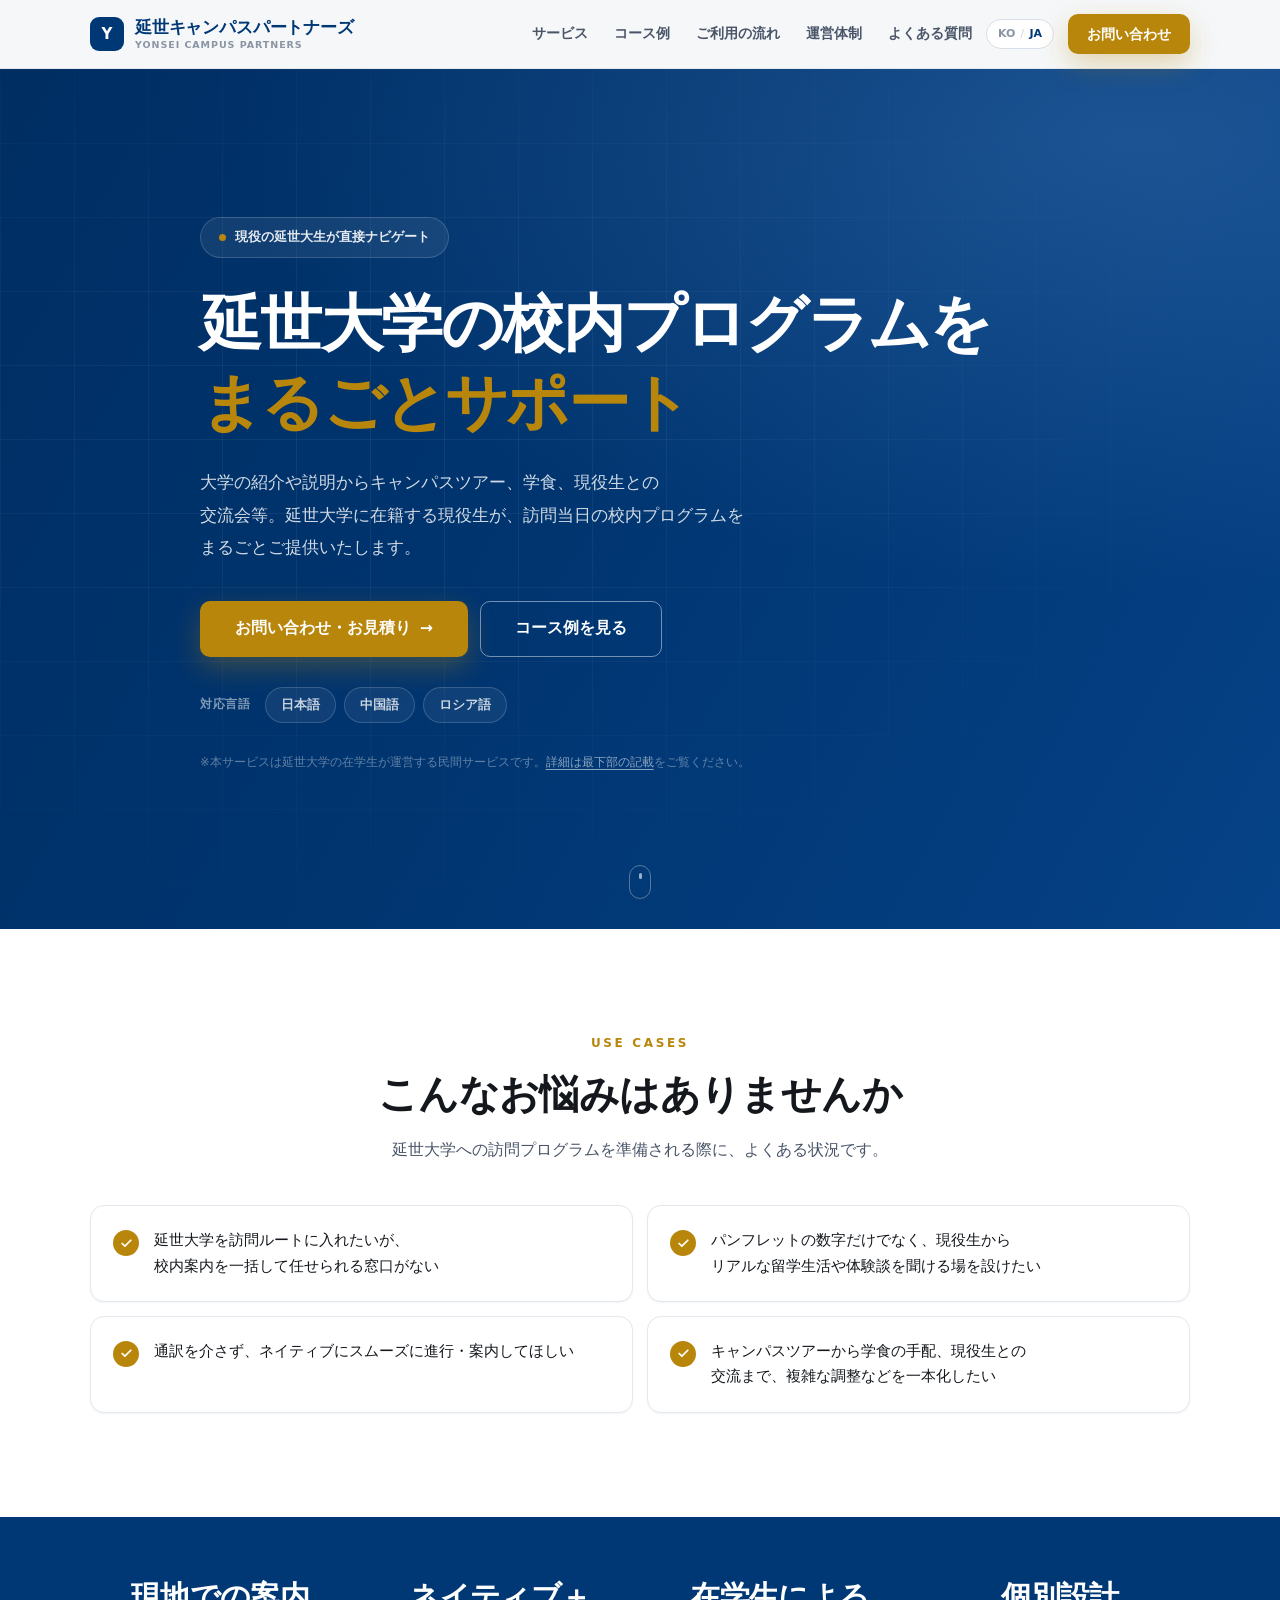
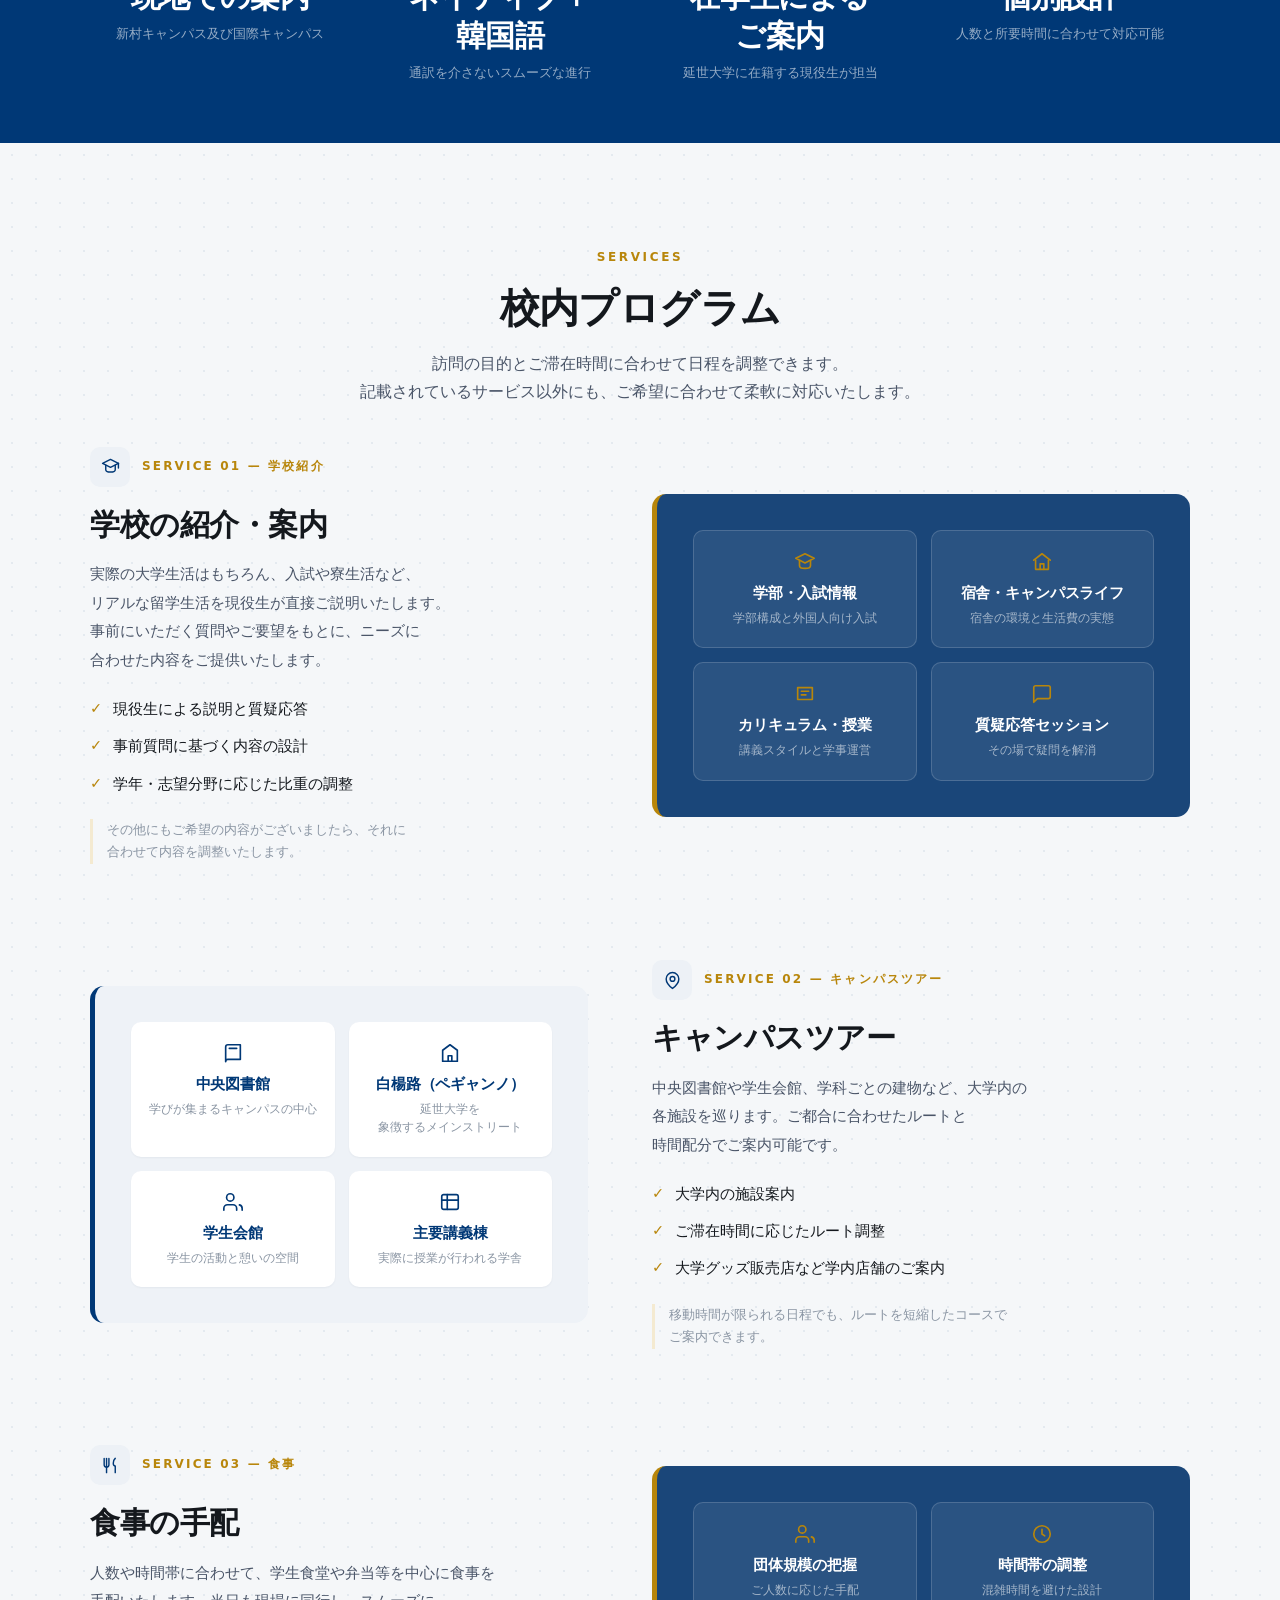
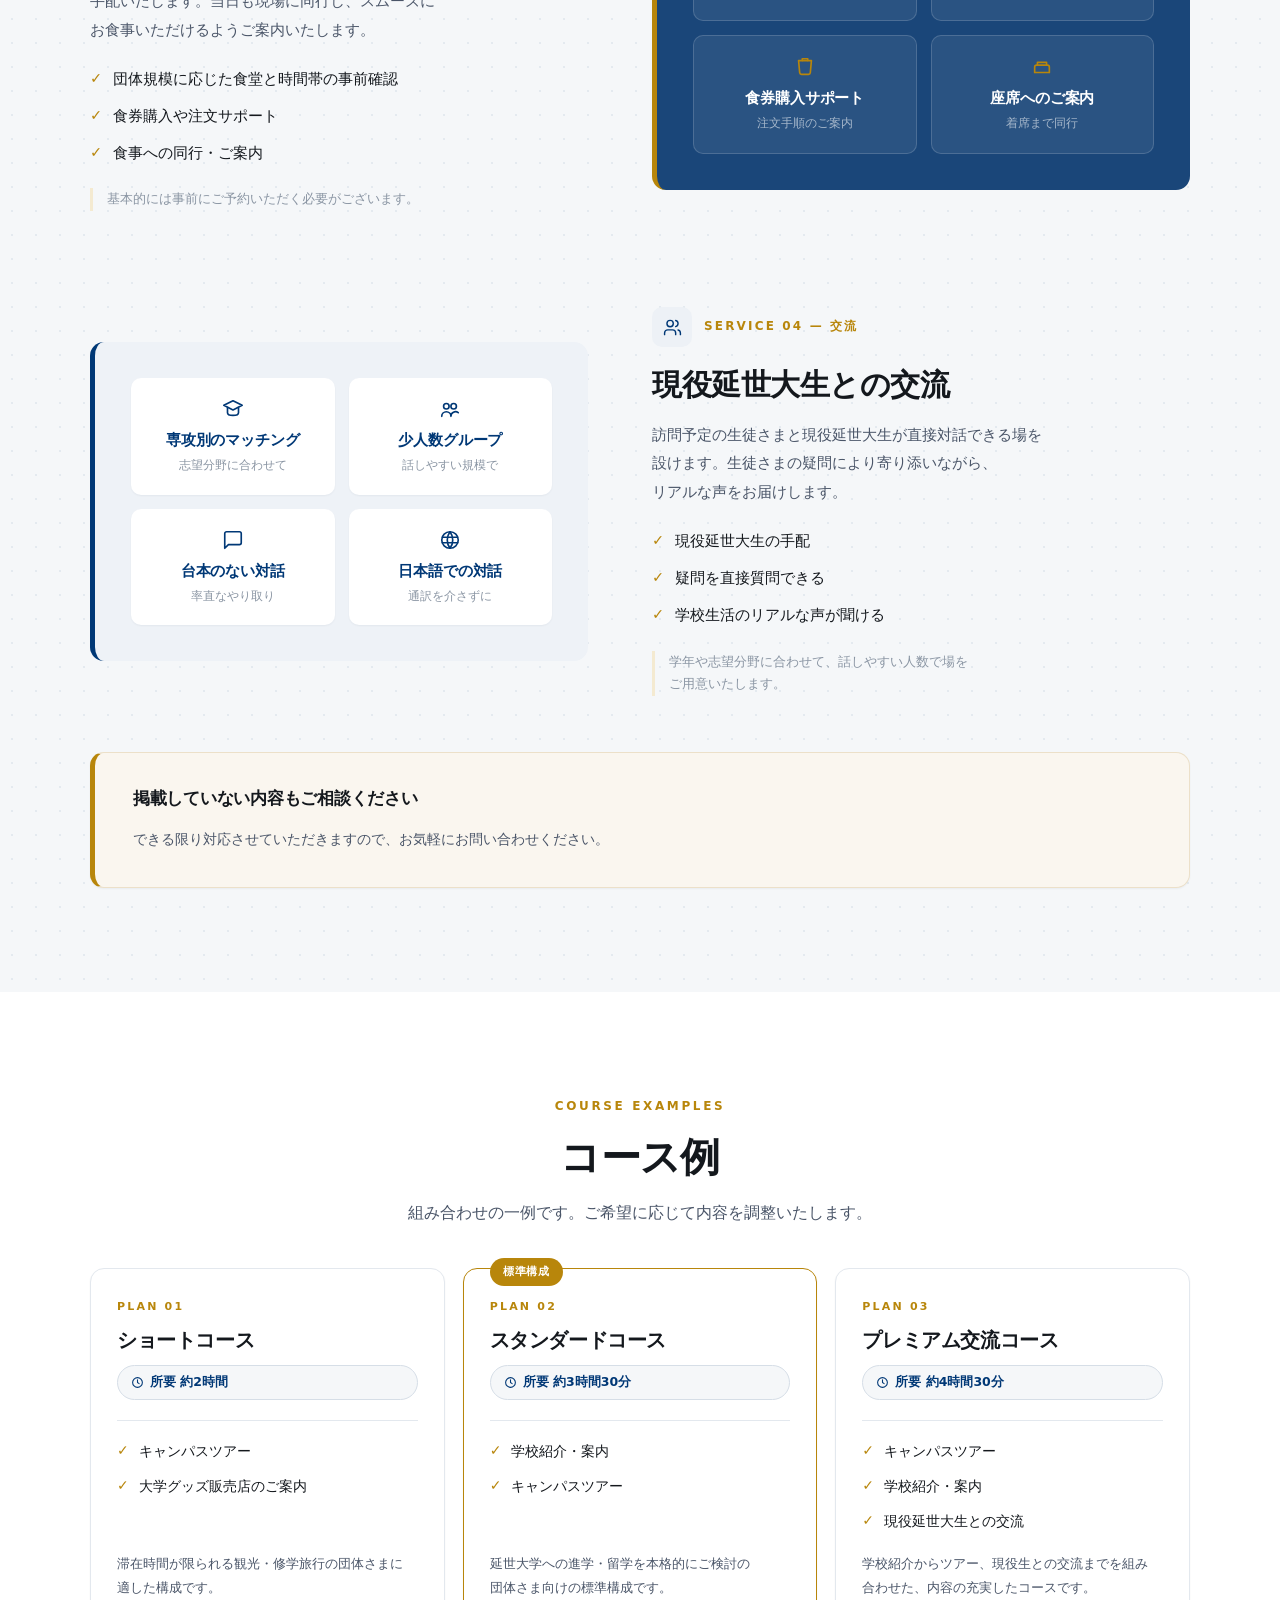
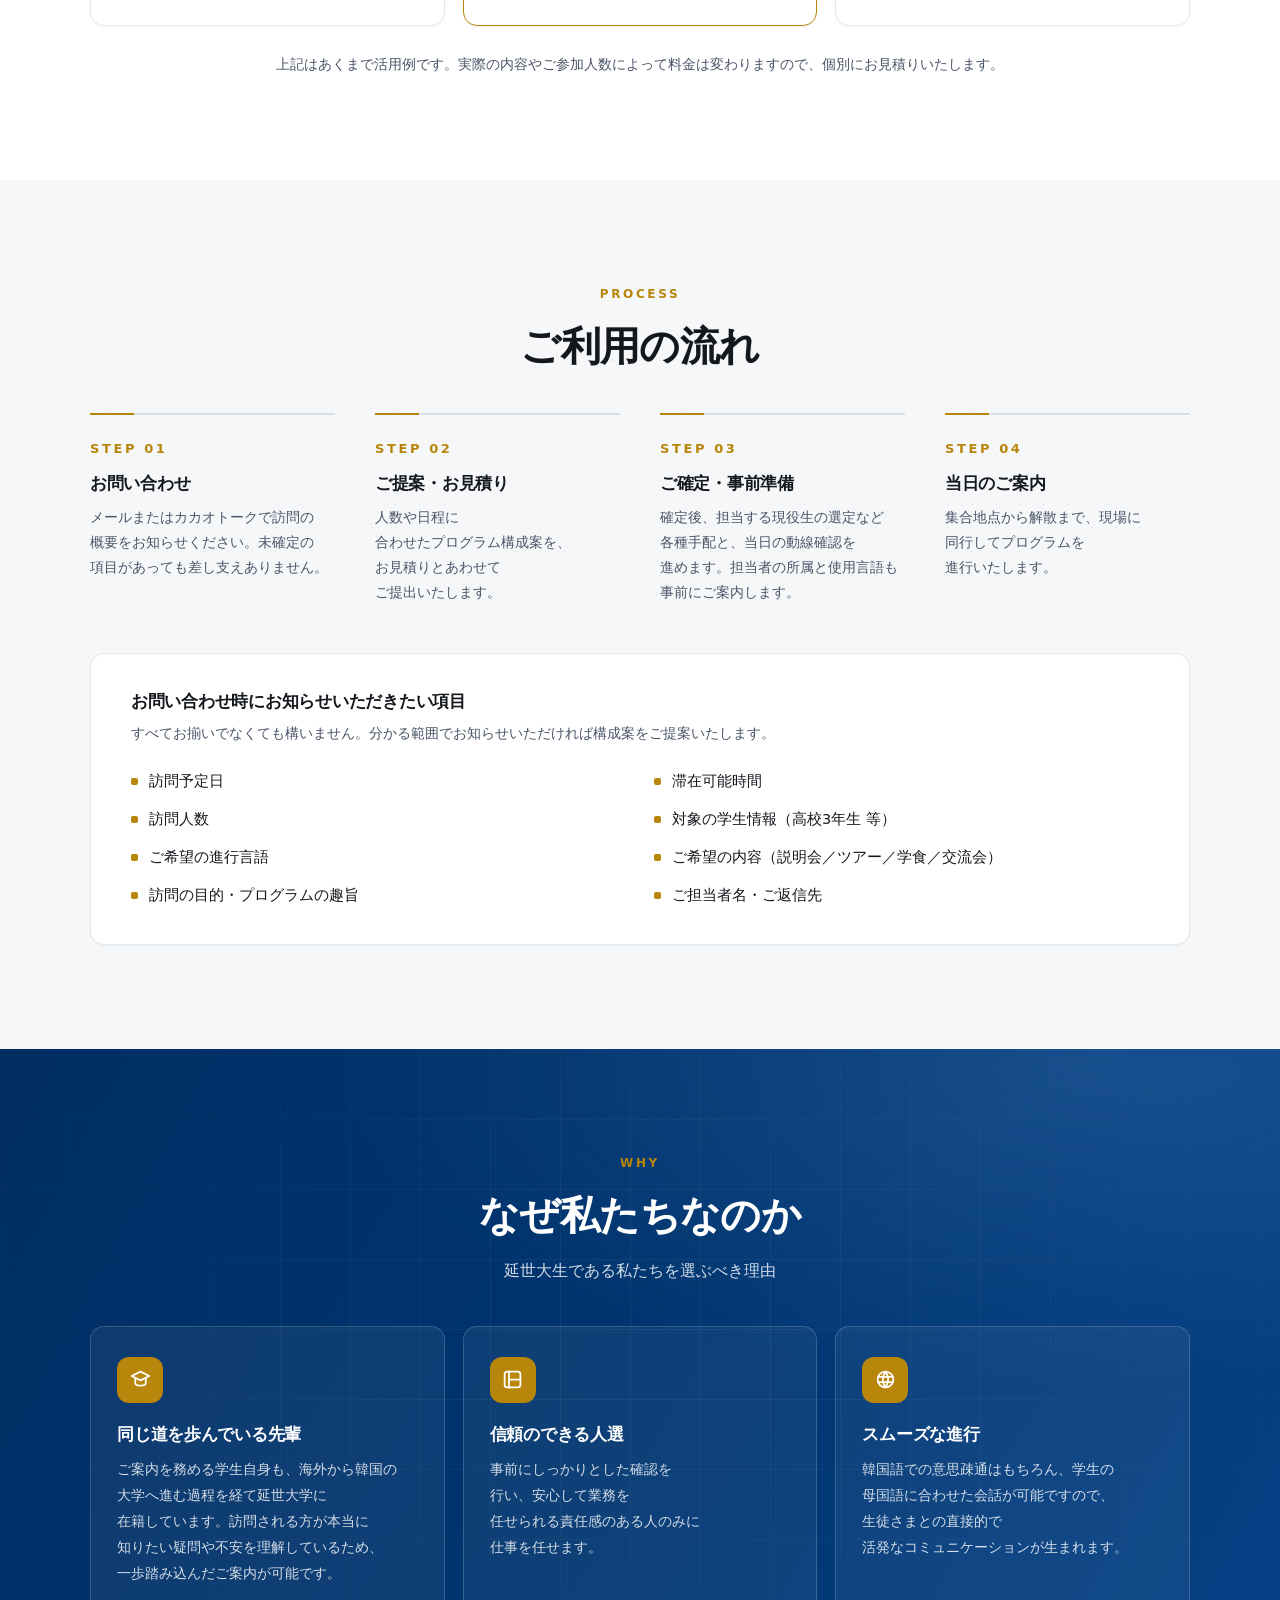
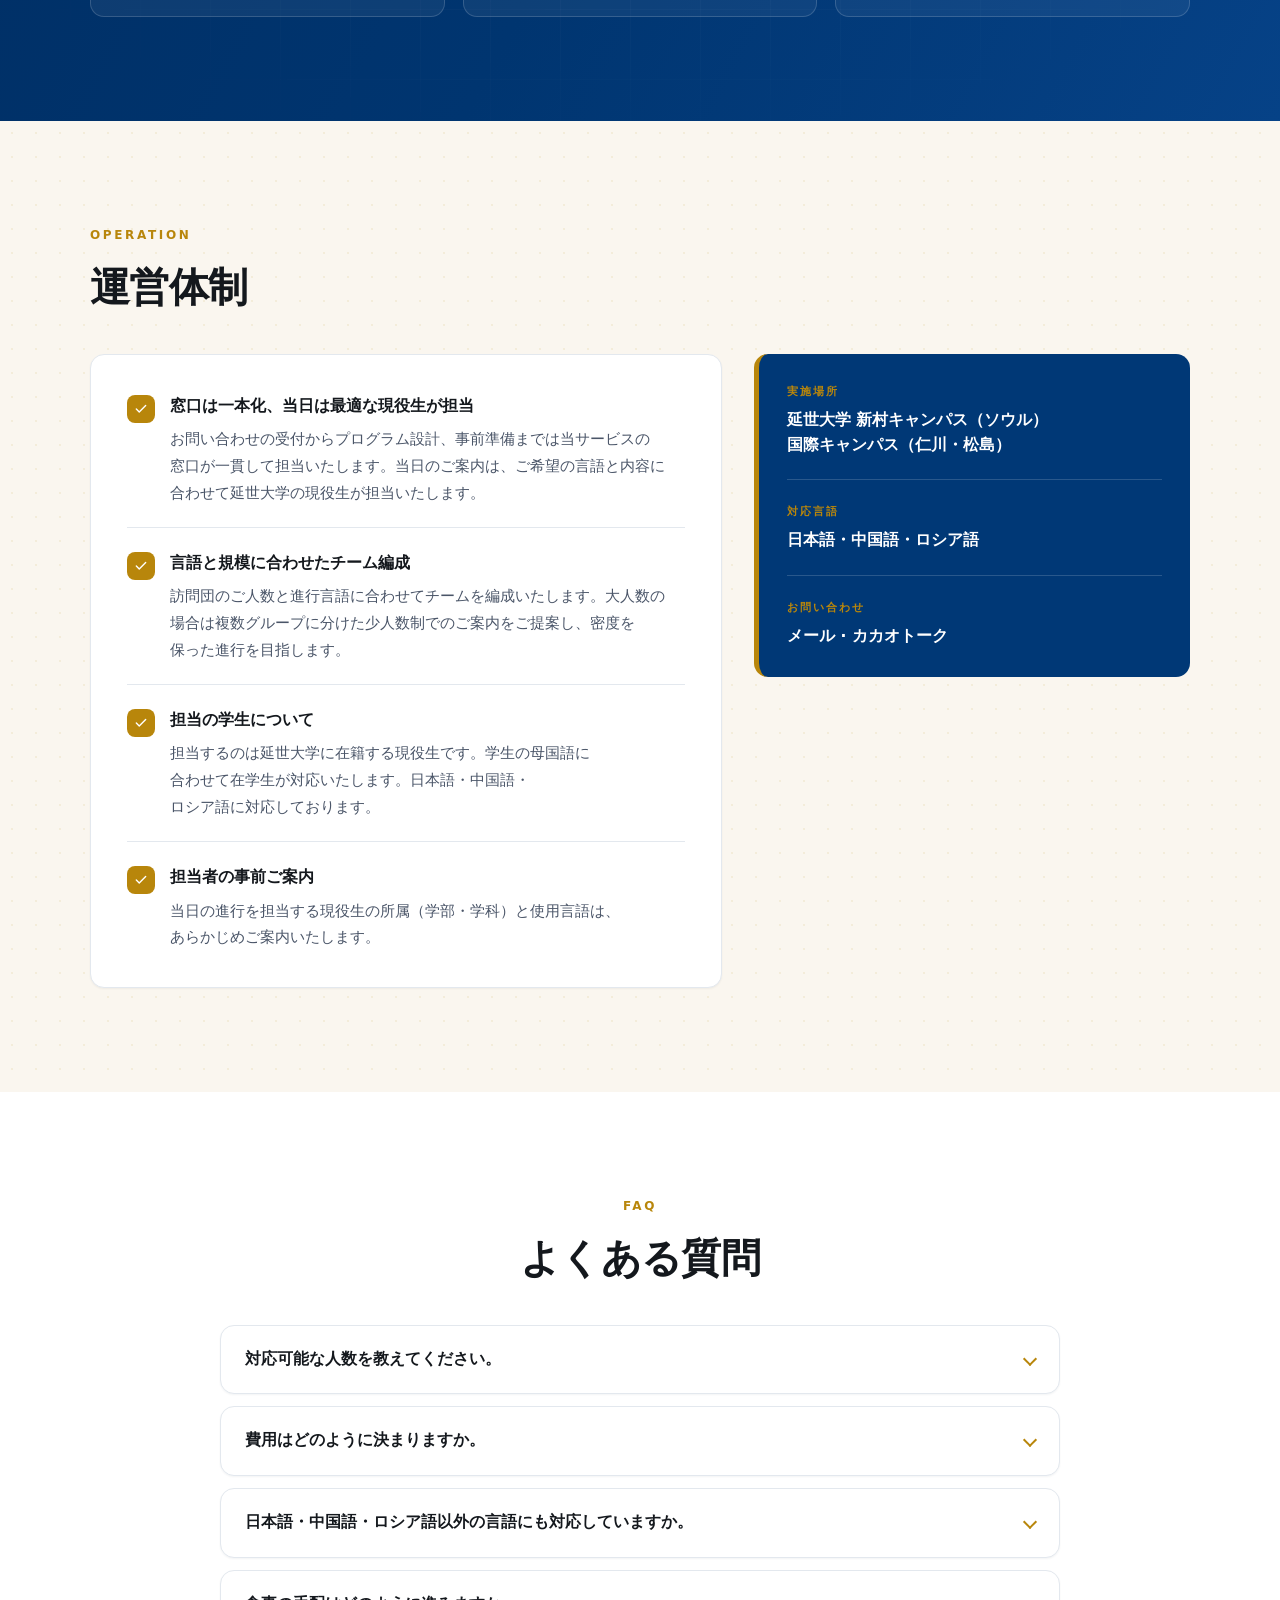
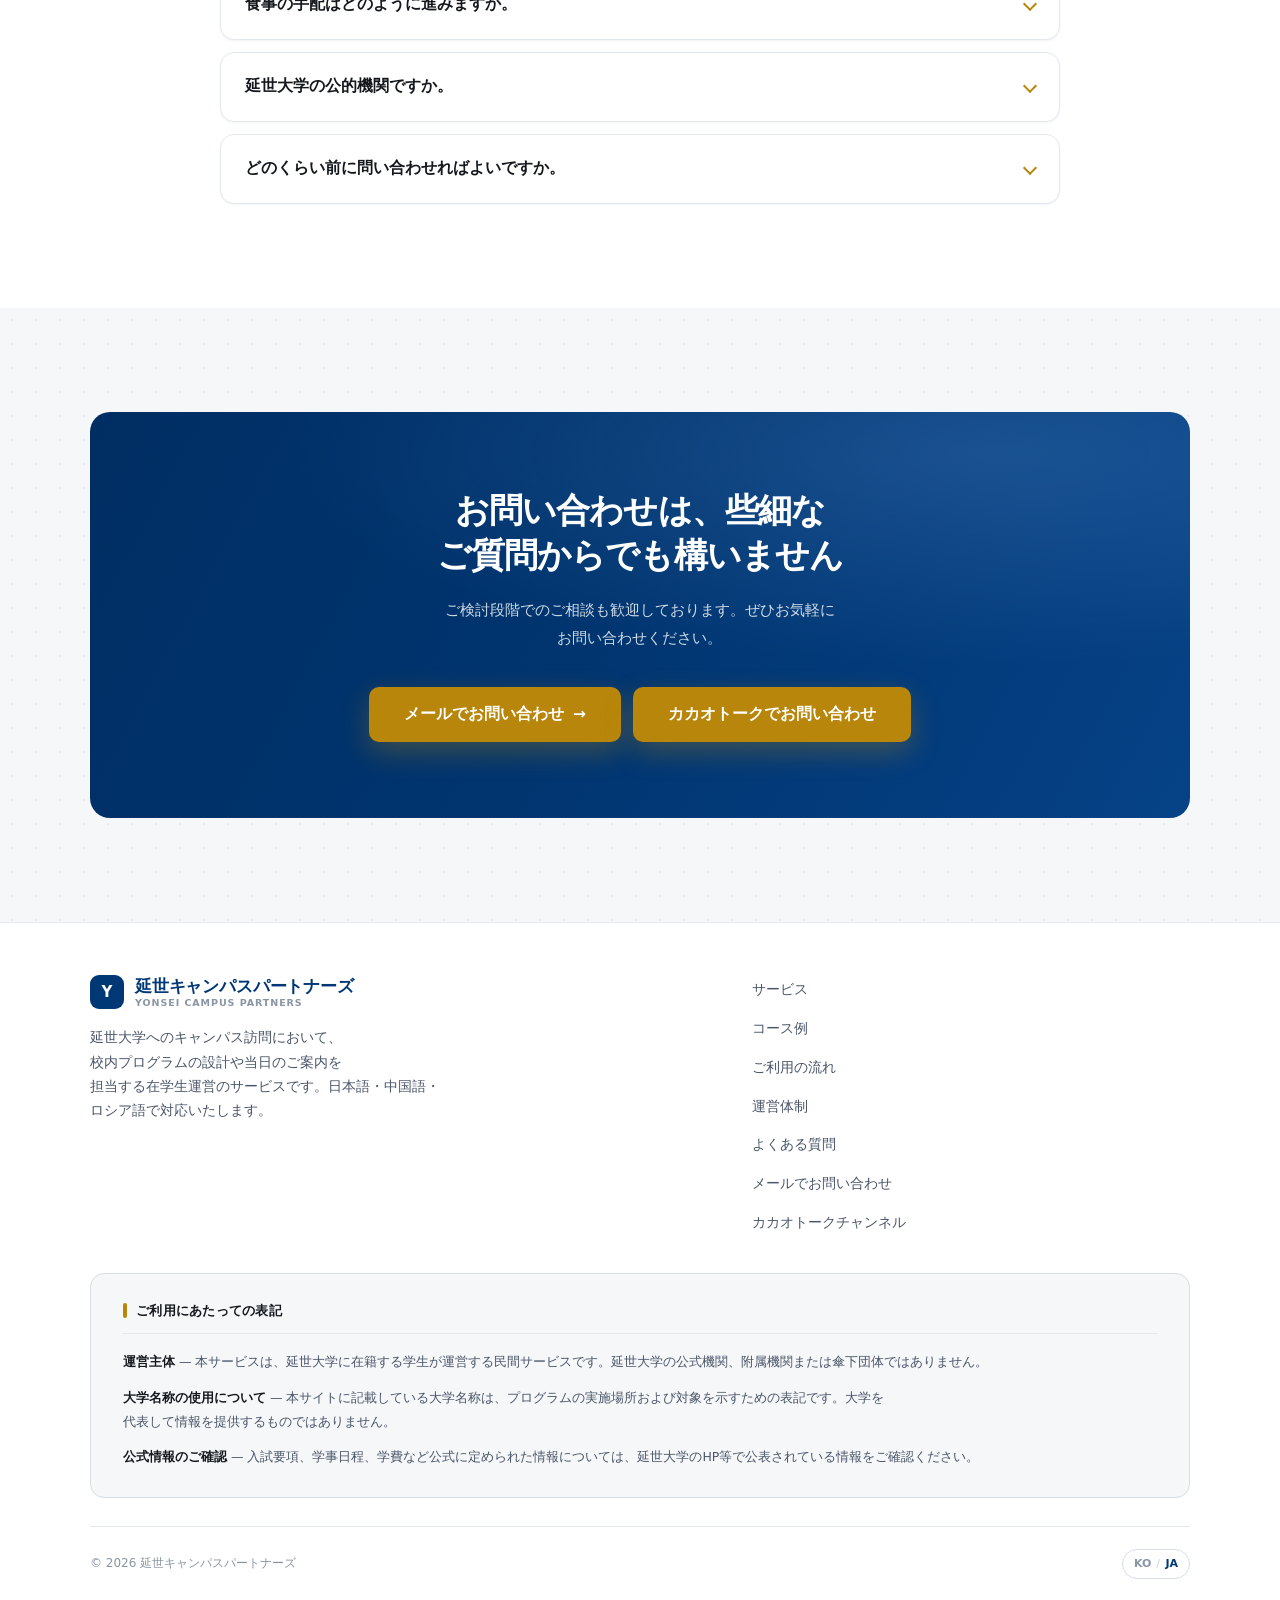
==== commit 84840de0: "update files" ====
--- a/ja.html
+++ b/ja.html
@@ -16,7 +16,7 @@
 <link rel="alternate" hreflang="ja" href="ja.html">
 <link rel="alternate" hreflang="x-default" href="index.html">
 <link rel="icon" href="data:image/svg+xml,<svg xmlns='http://www.w3.org/2000/svg' viewBox='0 0 32 32'><rect width='32' height='32' rx='7' fill='%23003876'/><text x='16' y='23' font-family='Helvetica,Arial,sans-serif' font-size='19' font-weight='700' fill='%23ffffff' text-anchor='middle'>Y</text></svg>">
-<link rel="stylesheet" href="assets/style.css?v=202608281616">
+<link rel="stylesheet" href="assets/style.css?v=202608301000">
 </head>
 <body>
 
@@ -46,7 +46,7 @@
         <a href="ja.html" aria-current="true">JA</a>
       </span>
 
-      <a class="btn btn--gold btn--sm" href="mailto:contact@example.com?subject=%E5%BB%B6%E4%B8%96%E5%A4%A7%E5%AD%A6%20%E8%A8%AA%E5%95%8F%E3%83%97%E3%83%AD%E3%82%B0%E3%83%A9%E3%83%A0%E3%81%AE%E3%81%8A%E5%95%8F%E3%81%84%E5%90%88%E3%82%8F%E3%81%9B">お問い合わせ</a>
+      <a class="btn btn--gold btn--sm" href="#" data-mailto data-subject="%E5%BB%B6%E4%B8%96%E5%A4%A7%E5%AD%A6%20%E8%A8%AA%E5%95%8F%E3%83%97%E3%83%AD%E3%82%B0%E3%83%A9%E3%83%A0%E3%81%AE%E3%81%8A%E5%95%8F%E3%81%84%E5%90%88%E3%82%8F%E3%81%9B">お問い合わせ</a>
 
       <button class="burger" type="button" data-burger aria-expanded="false" aria-controls="mobilenav" aria-label="メニューを開く">
         <span></span><span></span><span></span>
@@ -65,13 +65,8 @@
         <li><a href="#faq">よくある質問</a></li>
       </ul>
       <div class="mobilenav__foot">
-        <a class="btn btn--gold" href="mailto:contact@example.com?subject=%E5%BB%B6%E4%B8%96%E5%A4%A7%E5%AD%A6%20%E8%A8%AA%E5%95%8F%E3%83%97%E3%83%AD%E3%82%B0%E3%83%A9%E3%83%A0%E3%81%AE%E3%81%8A%E5%95%8F%E3%81%84%E5%90%88%E3%82%8F%E3%81%9B">メール</a>
-        <a class="btn btn--outline" href="https://pf.kakao.com/_XXXXXXX" target="_blank" rel="noopener">カカオトーク</a>
-        <span class="langswitch">
-          <a href="index.html" lang="ko" hreflang="ko">KO</a>
-          <span aria-hidden="true">/</span>
-          <a href="ja.html" aria-current="true">JA</a>
-        </span>
+        <a class="btn btn--gold" href="#" data-mailto data-subject="%E5%BB%B6%E4%B8%96%E5%A4%A7%E5%AD%A6%20%E8%A8%AA%E5%95%8F%E3%83%97%E3%83%AD%E3%82%B0%E3%83%A9%E3%83%A0%E3%81%AE%E3%81%8A%E5%95%8F%E3%81%84%E5%90%88%E3%82%8F%E3%81%9B">メール</a>
+        <a class="btn btn--outline" href="https://open.kakao.com/o/s81088Ki" target="_blank" rel="noopener">カカオトーク</a>
       </div>
     </div>
   </div>
@@ -94,7 +89,7 @@
         </p>
 
         <div class="hero__actions">
-          <a class="btn btn--gold btn--lg" href="mailto:contact@example.com?subject=%E5%BB%B6%E4%B8%96%E5%A4%A7%E5%AD%A6%20%E8%A8%AA%E5%95%8F%E3%83%97%E3%83%AD%E3%82%B0%E3%83%A9%E3%83%A0%E3%81%AE%E3%81%8A%E5%95%8F%E3%81%84%E5%90%88%E3%82%8F%E3%81%9B">お問い合わせ・お見積り <span class="btn__arrow" aria-hidden="true">→</span></a>
+          <a class="btn btn--gold btn--lg" href="#" data-mailto data-subject="%E5%BB%B6%E4%B8%96%E5%A4%A7%E5%AD%A6%20%E8%A8%AA%E5%95%8F%E3%83%97%E3%83%AD%E3%82%B0%E3%83%A9%E3%83%A0%E3%81%AE%E3%81%8A%E5%95%8F%E3%81%84%E5%90%88%E3%82%8F%E3%81%9B">お問い合わせ・お見積り <span class="btn__arrow" aria-hidden="true">→</span></a>
           <a class="btn btn--outline-light btn--lg" href="#plans">コース例を見る</a>
         </div>
 
@@ -476,8 +471,8 @@
 
         <article class="reason">
           <span class="reason__icon" aria-hidden="true"><svg viewBox="0 0 24 24" fill="none" stroke="currentColor" stroke-width="2" stroke-linecap="round" stroke-linejoin="round"><rect x="3" y="3" width="18" height="18" rx="3"/><path d="M8 3v18"/><path d="M8 12h13"/></svg></span>
-          <h3>現役生ならではの情報力</h3>
-          <p>学校の基礎知識はもちろん、各講義棟の位置関係や日常のキャンパスの状況を詳しく把握しています。そのため、無駄のない当日の動線を設計できます。</p>
+          <h3>信頼のできる人選</h3>
+          <p>事前にしっかりとした確認を行い、安心して業務を任せられる責任感のある人のみに仕事を任せます。</p>
         </article>
 
         <article class="reason">
@@ -600,14 +595,10 @@
         <p>ご検討段階でのご相談も歓迎しております。ぜひお気軽にお問い合わせください。</p>
 
         <div class="cta__actions">
-          <a class="btn btn--gold btn--lg" href="mailto:contact@example.com?subject=%E5%BB%B6%E4%B8%96%E5%A4%A7%E5%AD%A6%20%E8%A8%AA%E5%95%8F%E3%83%97%E3%83%AD%E3%82%B0%E3%83%A9%E3%83%A0%E3%81%AE%E3%81%8A%E5%95%8F%E3%81%84%E5%90%88%E3%82%8F%E3%81%9B">メールでお問い合わせ <span class="btn__arrow" aria-hidden="true">→</span></a>
-          <a class="btn btn--gold btn--lg" href="https://pf.kakao.com/_XXXXXXX" target="_blank" rel="noopener">カカオトークでお問い合わせ</a>
+          <a class="btn btn--gold btn--lg" href="#" data-mailto data-subject="%E5%BB%B6%E4%B8%96%E5%A4%A7%E5%AD%A6%20%E8%A8%AA%E5%95%8F%E3%83%97%E3%83%AD%E3%82%B0%E3%83%A9%E3%83%A0%E3%81%AE%E3%81%8A%E5%95%8F%E3%81%84%E5%90%88%E3%82%8F%E3%81%9B">メールでお問い合わせ <span class="btn__arrow" aria-hidden="true">→</span></a>
+          <a class="btn btn--gold btn--lg" href="https://open.kakao.com/o/s81088Ki" target="_blank" rel="noopener">カカオトークでお問い合わせ</a>
         </div>
 
-        <div class="mailrow">
-          <code>contact@example.com</code>
-          <button class="copybtn" type="button" data-copy="contact@example.com" data-copy-done="コピーしました">アドレスをコピー</button>
-        </div>
 
       </div>
     </div>
@@ -640,8 +631,8 @@
           <li><a href="#process">ご利用の流れ</a></li>
           <li><a href="#operation">運営体制</a></li>
           <li><a href="#faq">よくある質問</a></li>
-          <li><a href="mailto:contact@example.com?subject=%E5%BB%B6%E4%B8%96%E5%A4%A7%E5%AD%A6%20%E8%A8%AA%E5%95%8F%E3%83%97%E3%83%AD%E3%82%B0%E3%83%A9%E3%83%A0%E3%81%AE%E3%81%8A%E5%95%8F%E3%81%84%E5%90%88%E3%82%8F%E3%81%9B">contact@example.com</a></li>
-          <li><a href="https://pf.kakao.com/_XXXXXXX" target="_blank" rel="noopener">カカオトークチャンネル</a></li>
+          <li><a href="#" data-mailto data-subject="%E5%BB%B6%E4%B8%96%E5%A4%A7%E5%AD%A6%20%E8%A8%AA%E5%95%8F%E3%83%97%E3%83%AD%E3%82%B0%E3%83%A9%E3%83%A0%E3%81%AE%E3%81%8A%E5%95%8F%E3%81%84%E5%90%88%E3%82%8F%E3%81%9B">メールでお問い合わせ</a></li>
+          <li><a href="https://open.kakao.com/o/s81088Ki" target="_blank" rel="noopener">カカオトークチャンネル</a></li>
         </ul>
       </nav>
     </div>
@@ -675,6 +666,6 @@
   </div>
 </footer>
 
-<script src="assets/script.js?v=202608281616"></script>
+<script src="assets/script.js?v=202608301000"></script>
 </body>
 </html>
--- a/assets/style.css
+++ b/assets/style.css
@@ -1082,7 +1082,11 @@
 
 /* ============ narrow-screen header ============ */
 
-@media (max-width: 1023.98px) { .header__right > .langswitch { display: none; } }
+/* below 1024px the language switch stays in the header, immediately left of the burger */
+@media (max-width: 1023.98px) {
+  .header__right { gap: 10px; }
+  .header__right > .btn { order: -1; }
+}
 
 @media (max-width: 639.98px) {
   .header__right > .btn { display: none; }
@@ -1360,3 +1364,19 @@
 .oper__body li, .legal__body p, .checkbox-panel > p, .step p, .pcard span, .stat > span {
   text-wrap: pretty;
 }
+
+/* very narrow header: keep brand, language switch and burger on one row */
+@media (max-width: 479.98px) {
+  .header__inner { gap: 8px; }
+  .header__right { gap: 8px; }
+  .logo { gap: 8px; }
+  .logo__mark { width: 30px; height: 30px; border-radius: 8px; font-size: 13px; }
+  .logo__text { font-size: 13.5px; }
+  .logo__text small { font-size: 8px; letter-spacing: .06em; }
+  .langswitch { padding: 3px 8px; font-size: 10.5px; }
+  .burger { width: 38px; height: 38px; }
+}
+html[lang="ja"] .logo__text { overflow-wrap: normal; }
+@media (max-width: 479.98px) {
+  html[lang="ja"] .logo__text { font-size: 12.5px; }
+}
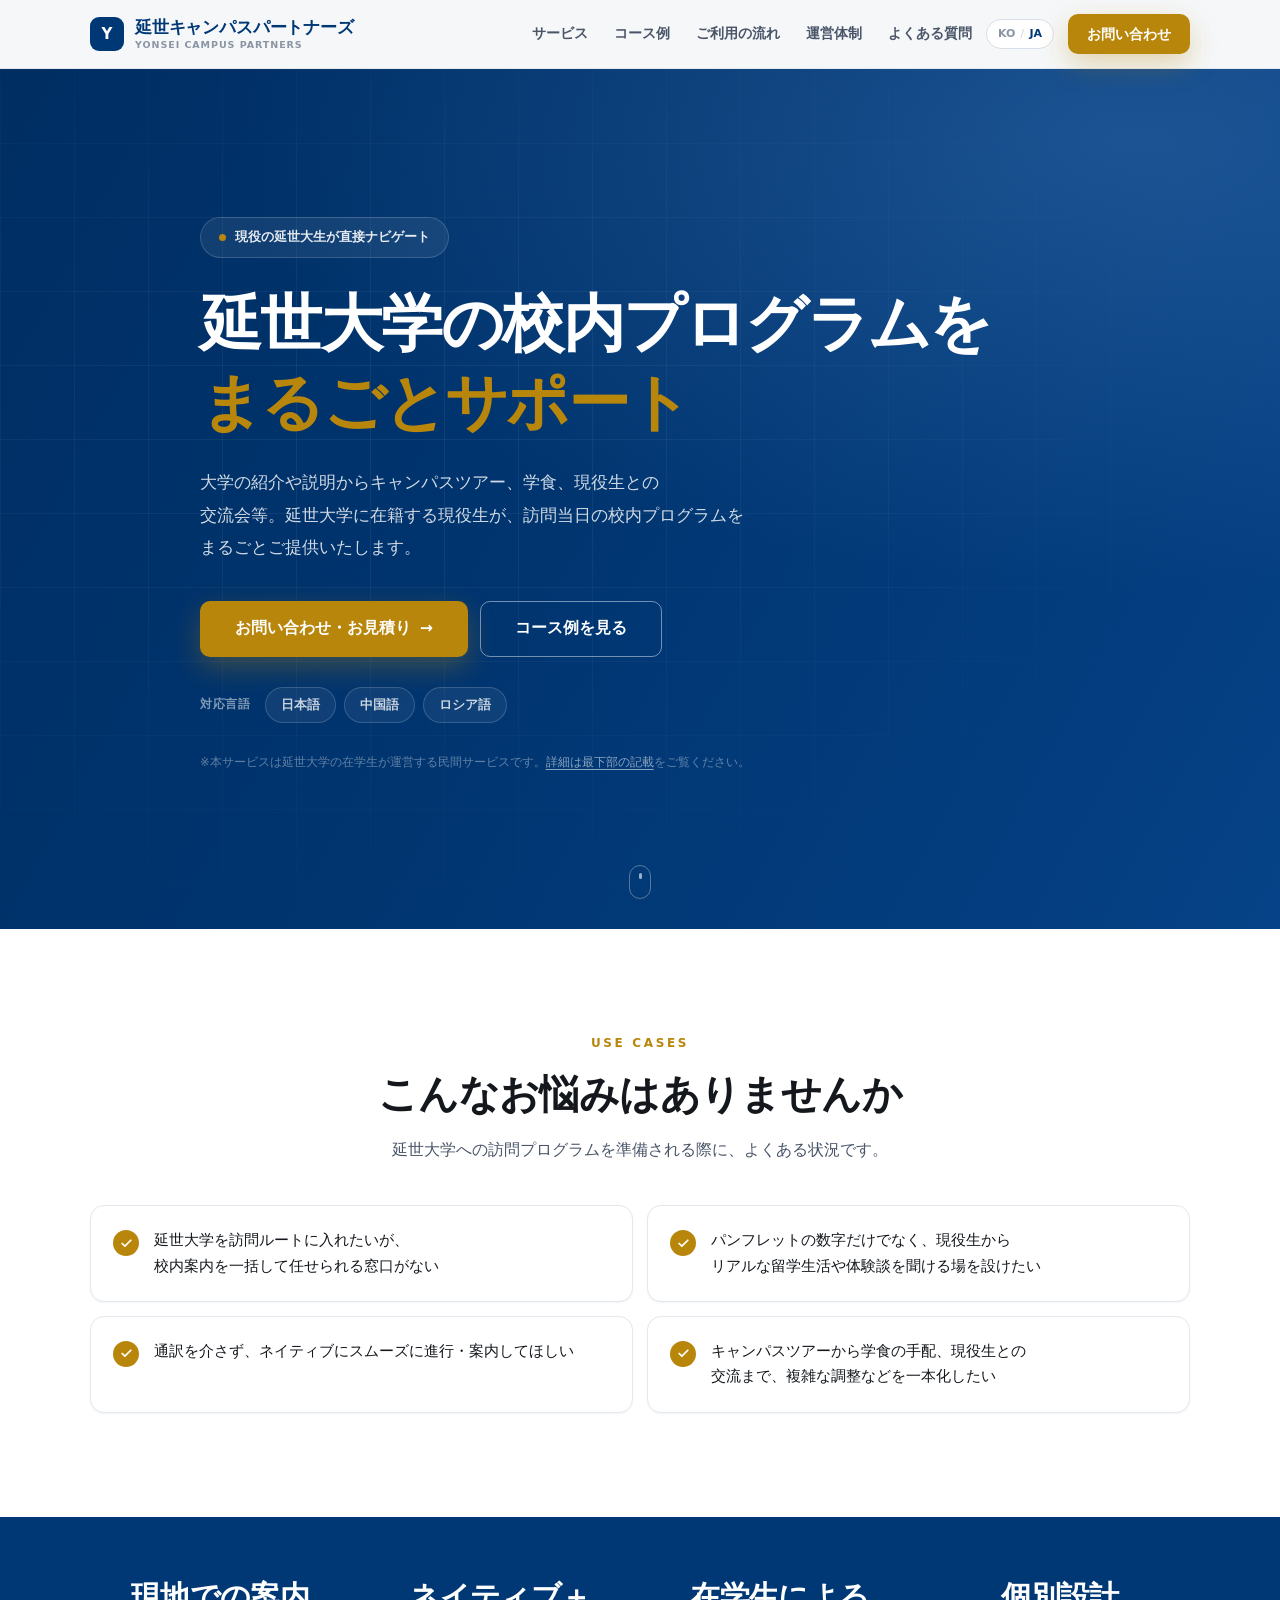
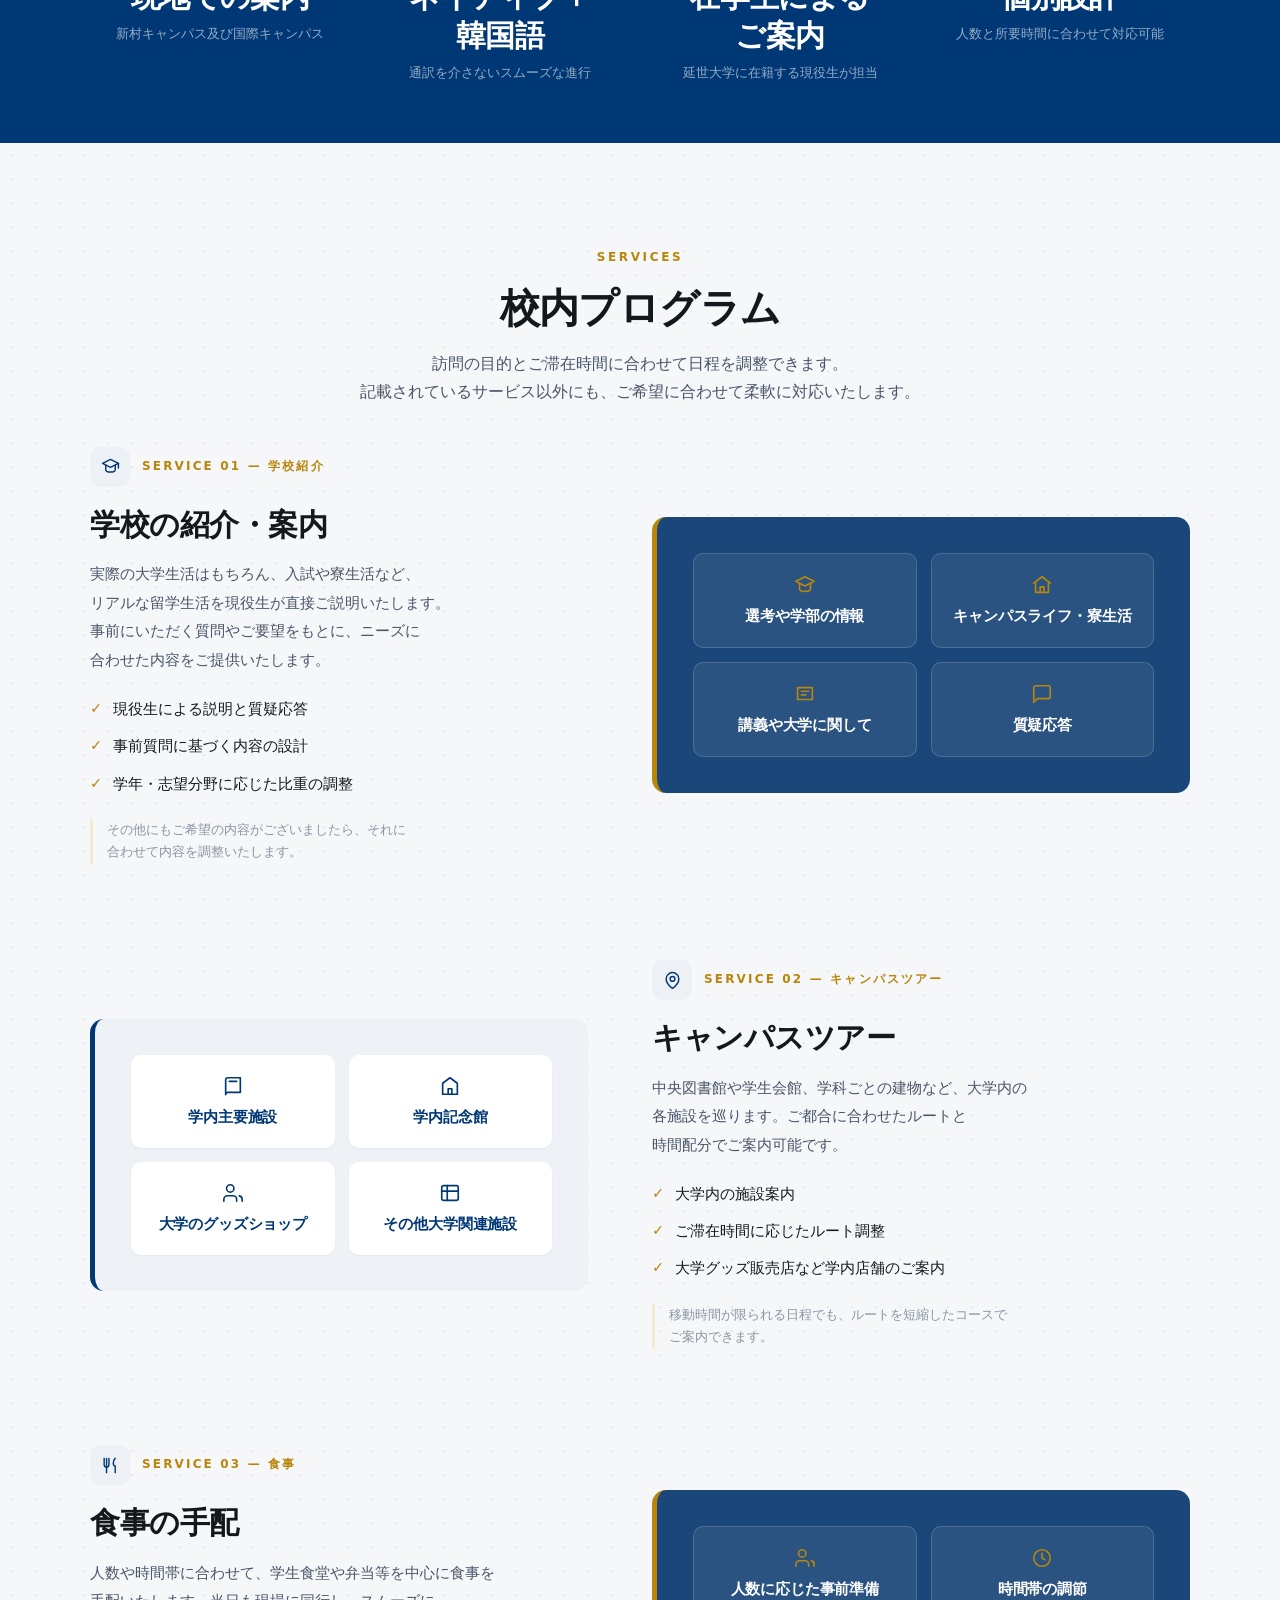
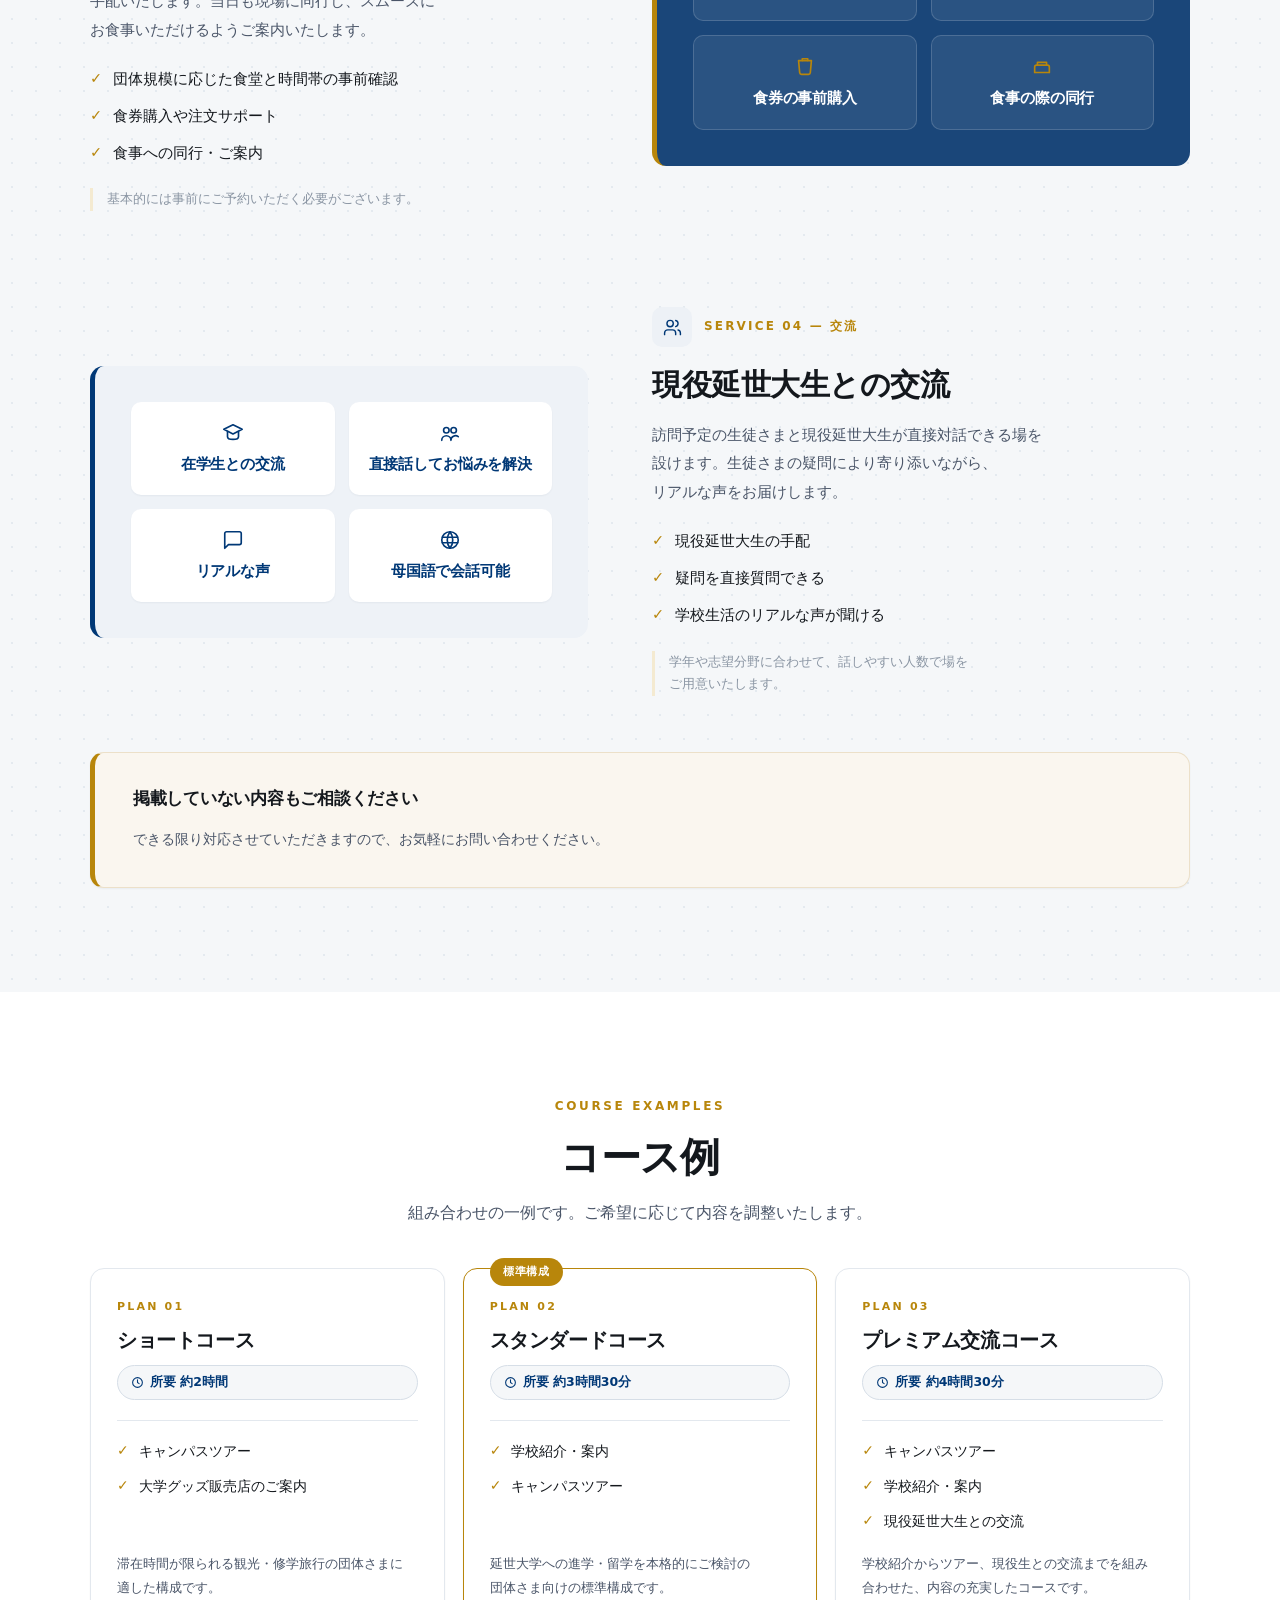
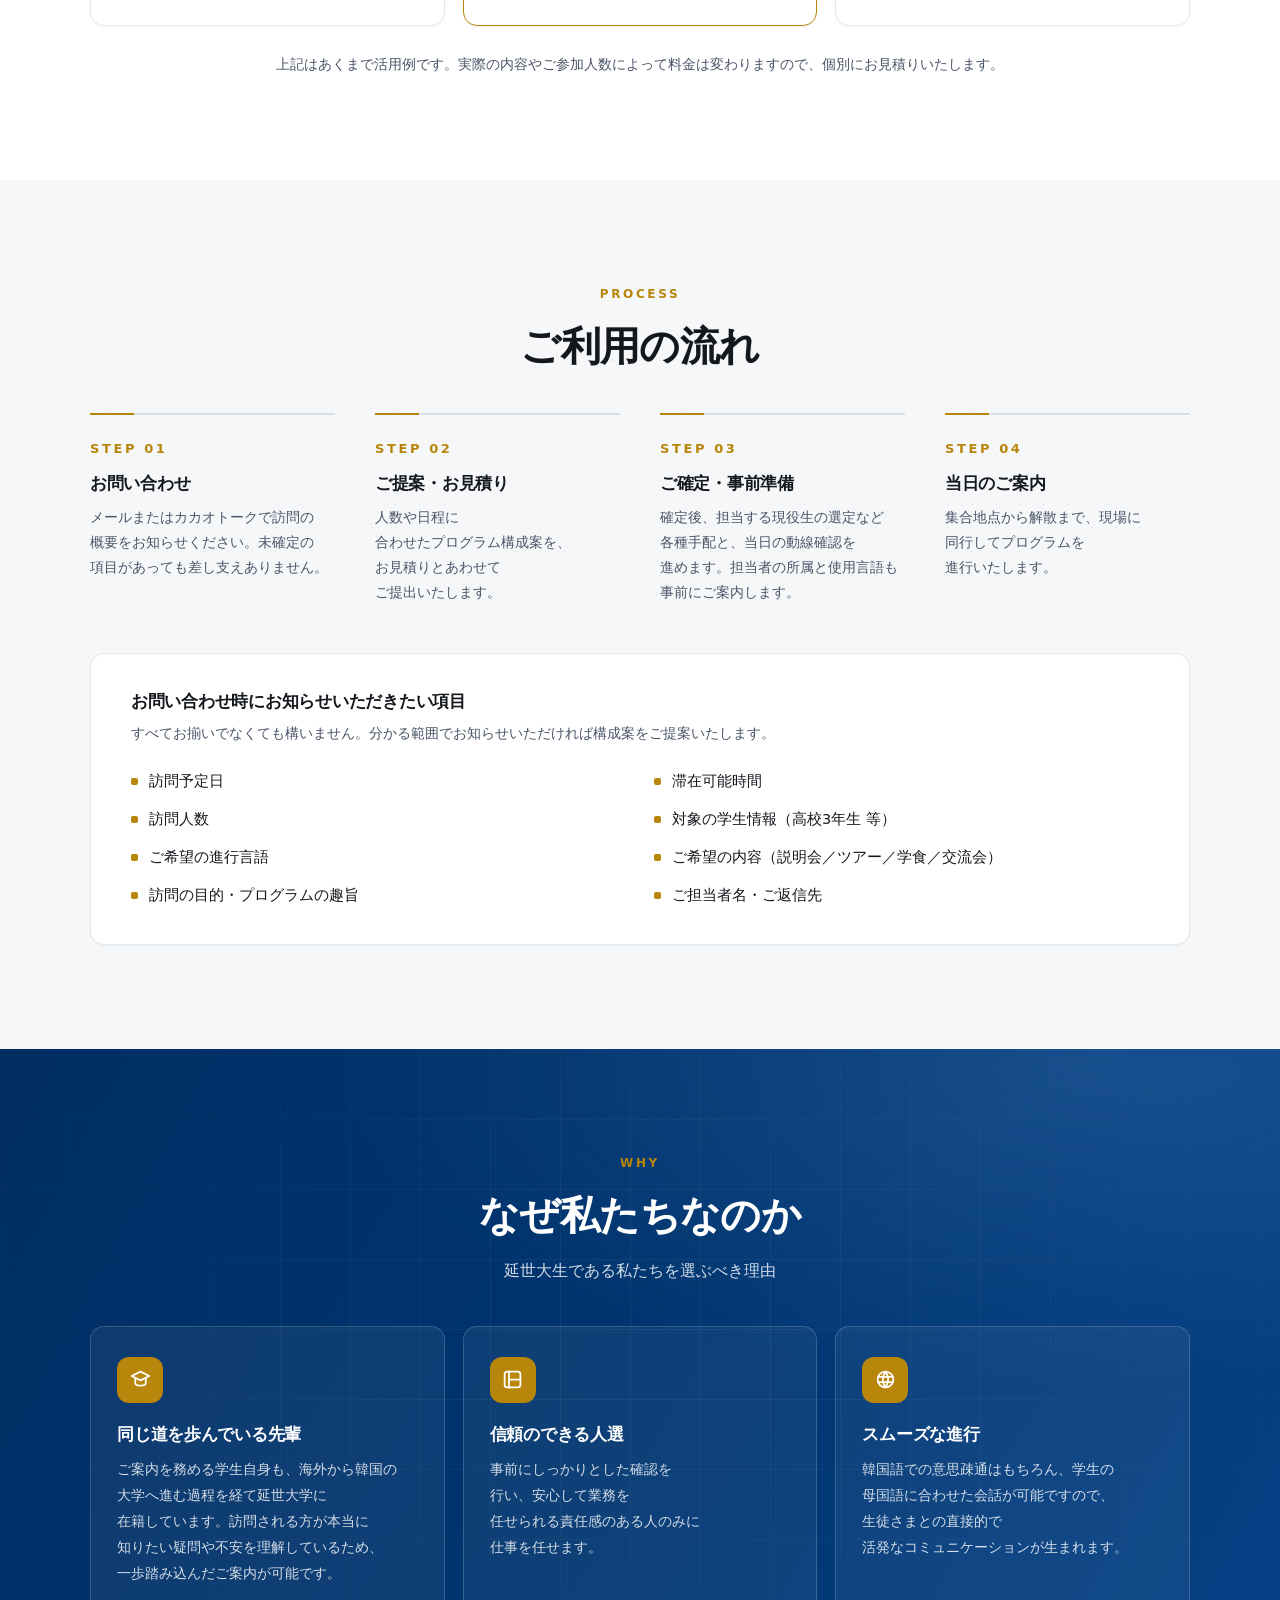
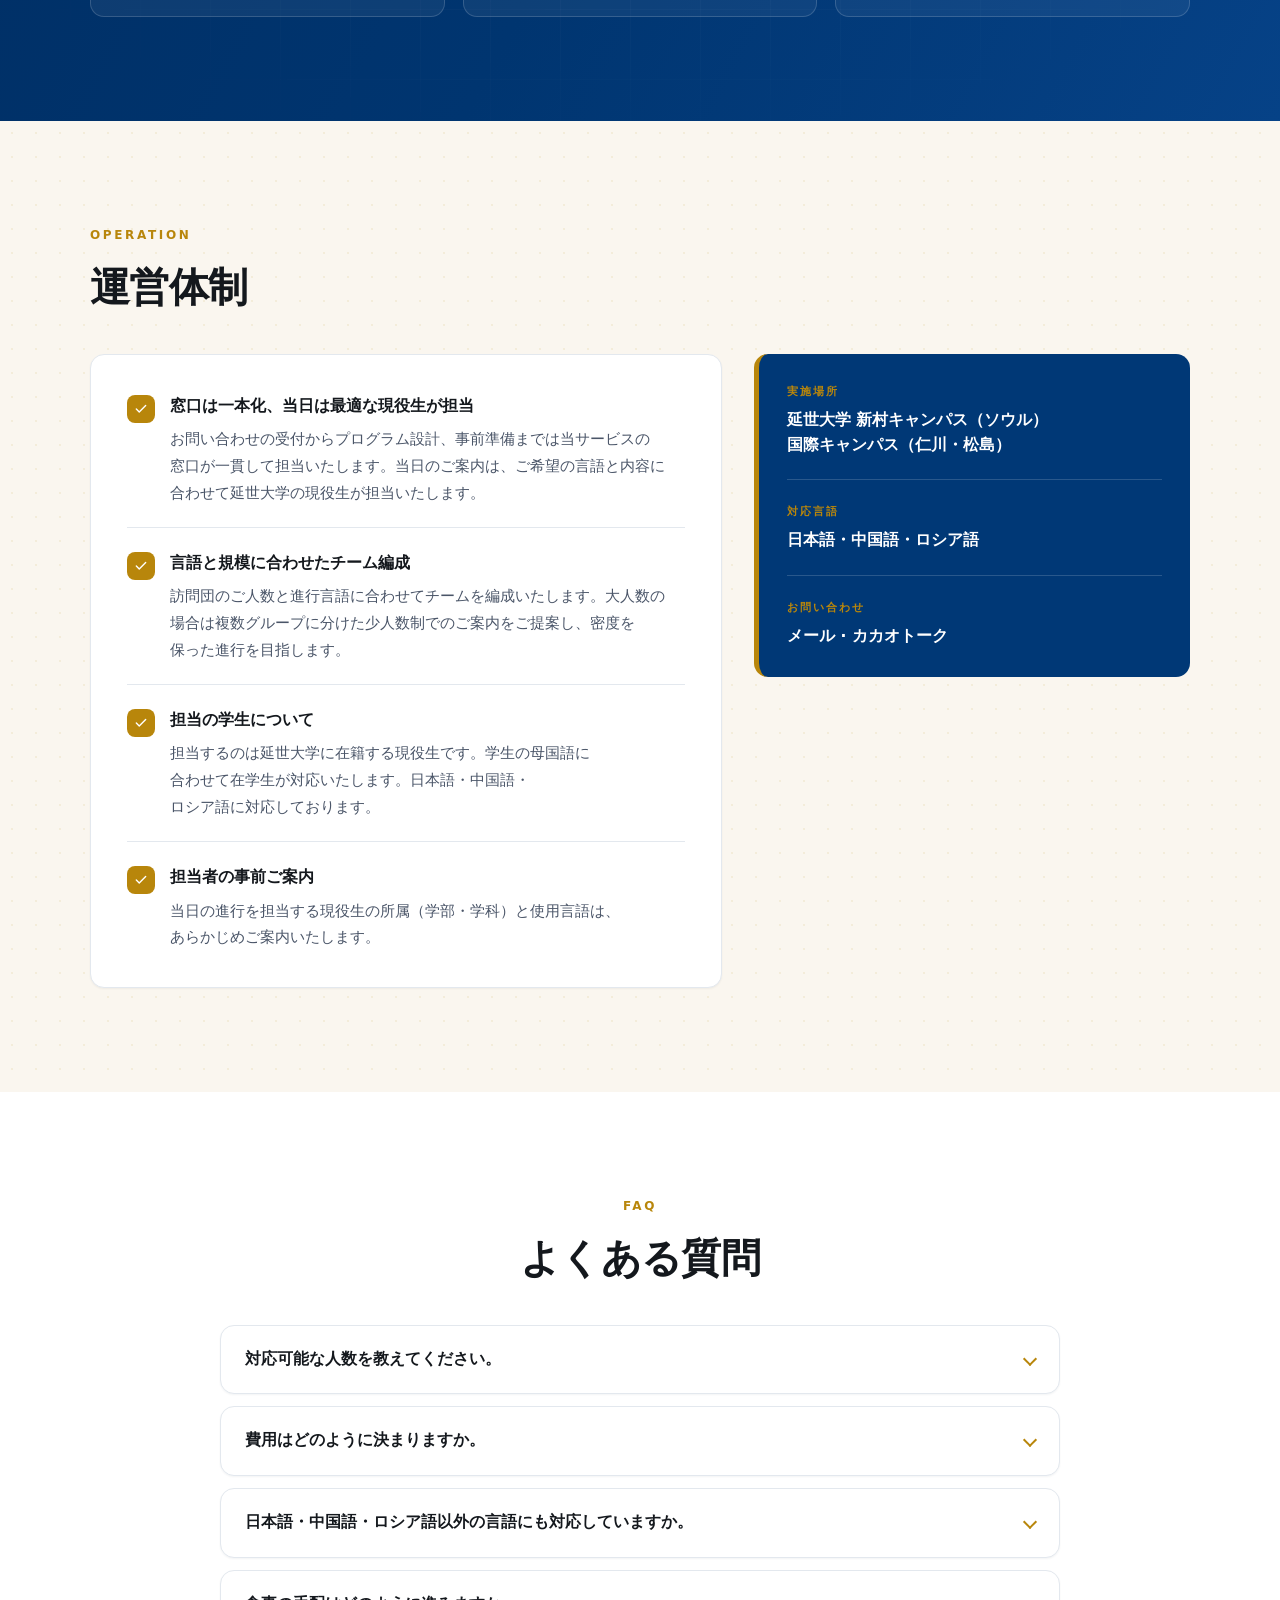
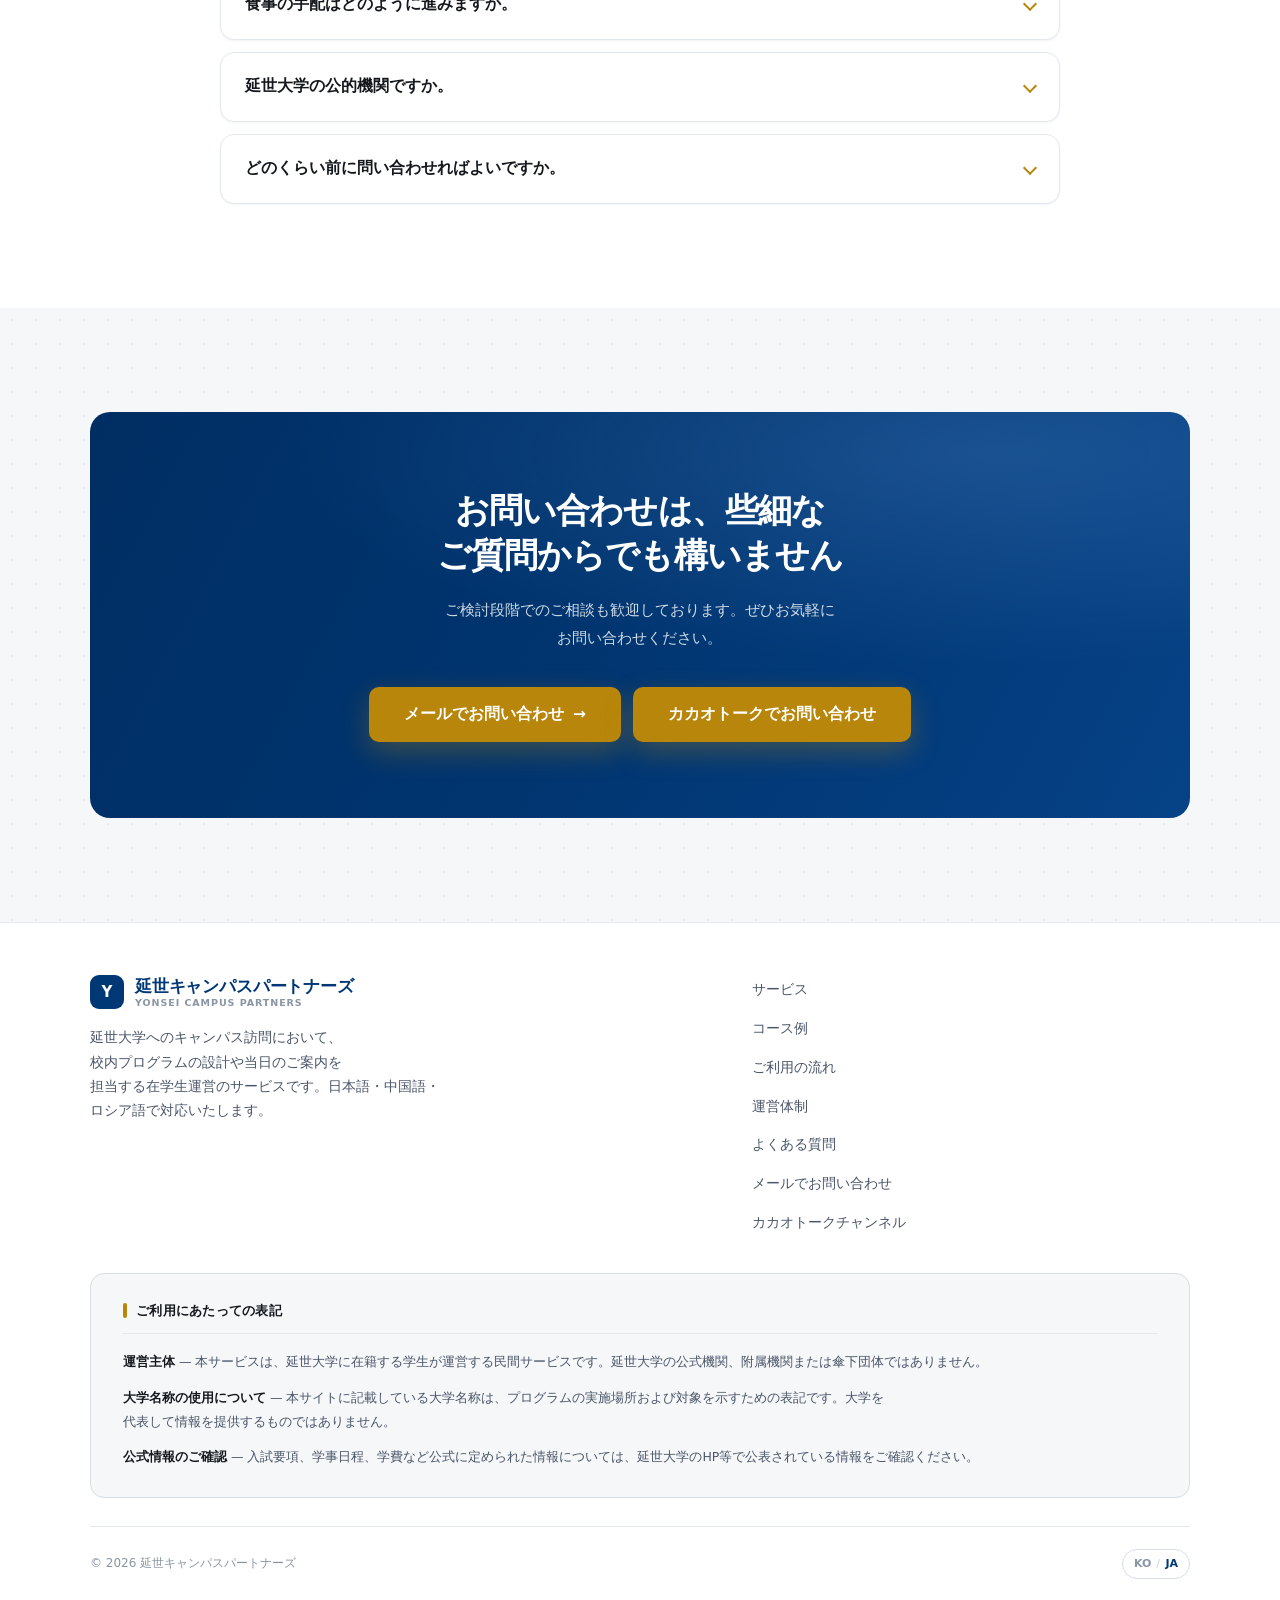
==== commit b3ff0bcd: "update files" ====
--- a/ja.html
+++ b/ja.html
@@ -16,7 +16,7 @@
 <link rel="alternate" hreflang="ja" href="ja.html">
 <link rel="alternate" hreflang="x-default" href="index.html">
 <link rel="icon" href="data:image/svg+xml,<svg xmlns='http://www.w3.org/2000/svg' viewBox='0 0 32 32'><rect width='32' height='32' rx='7' fill='%23003876'/><text x='16' y='23' font-family='Helvetica,Arial,sans-serif' font-size='19' font-weight='700' fill='%23ffffff' text-anchor='middle'>Y</text></svg>">
-<link rel="stylesheet" href="assets/style.css?v=202608301000">
+<link rel="stylesheet" href="assets/style.css?v=202608301120">
 </head>
 <body>
 
@@ -185,19 +185,19 @@
               <div class="panel__grid">
                 <div class="pcard">
                   <svg class="pcard__icon" viewBox="0 0 24 24" fill="none" stroke="currentColor" stroke-width="1.8" stroke-linecap="round" stroke-linejoin="round"><path d="M12 3 2 8l10 5 10-5-10-5Z"/><path d="M6 10.5V16c0 1.7 2.7 3 6 3s6-1.3 6-3v-5.5"/></svg>
-                  <b>学部・入試情報</b><span>学部構成と外国人向け入試</span>
+                  <b>選考や学部の情報</b>
                 </div>
                 <div class="pcard">
                   <svg class="pcard__icon" viewBox="0 0 24 24" fill="none" stroke="currentColor" stroke-width="1.8" stroke-linecap="round" stroke-linejoin="round"><path d="M3 10 12 3l9 7"/><path d="M5 10v10h14V10"/><path d="M10 20v-6h4v6"/></svg>
-                  <b>宿舎・キャンパスライフ</b><span>宿舎の環境と生活費の実態</span>
+                  <b>キャンパスライフ・寮生活</b>
                 </div>
                 <div class="pcard">
                   <svg class="pcard__icon" viewBox="0 0 24 24" fill="none" stroke="currentColor" stroke-width="1.8" stroke-linecap="round" stroke-linejoin="round"><path d="M4 5h16v13H4z"/><path d="M8 9h8M8 13h5"/></svg>
-                  <b>カリキュラム・授業</b><span>講義スタイルと学事運営</span>
+                  <b>講義や大学に関して</b>
                 </div>
                 <div class="pcard">
                   <svg class="pcard__icon" viewBox="0 0 24 24" fill="none" stroke="currentColor" stroke-width="1.8" stroke-linecap="round" stroke-linejoin="round"><path d="M21 15a2 2 0 0 1-2 2H7l-4 4V5a2 2 0 0 1 2-2h14a2 2 0 0 1 2 2Z"/></svg>
-                  <b>質疑応答セッション</b><span>その場で疑問を解消</span>
+                  <b>質疑応答</b>
                 </div>
               </div>
             </div>
@@ -228,19 +228,19 @@
               <div class="panel__grid">
                 <div class="pcard">
                   <svg class="pcard__icon" viewBox="0 0 24 24" fill="none" stroke="currentColor" stroke-width="1.8" stroke-linecap="round" stroke-linejoin="round"><path d="M4 5.5A2.5 2.5 0 0 1 6.5 3H20v16H6.5A2.5 2.5 0 0 0 4 21.5Z"/><path d="M8 7h8"/></svg>
-                  <b>中央図書館</b><span>学びが集まるキャンパスの中心</span>
+                  <b>学内主要施設</b>
                 </div>
                 <div class="pcard">
                   <svg class="pcard__icon" viewBox="0 0 24 24" fill="none" stroke="currentColor" stroke-width="1.8" stroke-linecap="round" stroke-linejoin="round"><path d="M4 21V9l8-6 8 6v12"/><path d="M4 21h16"/><path d="M10 21v-6h4v6"/></svg>
-                  <b>白楊路（ペギャンノ）</b><span>延世大学を象徴するメインストリート</span>
+                  <b>学内記念館</b>
                 </div>
                 <div class="pcard">
                   <svg class="pcard__icon" viewBox="0 0 24 24" fill="none" stroke="currentColor" stroke-width="1.8" stroke-linecap="round" stroke-linejoin="round"><path d="M16 21v-2a4 4 0 0 0-4-4H6a4 4 0 0 0-4 4v2"/><circle cx="9" cy="7" r="4"/><path d="M22 21v-2a4 4 0 0 0-3-3.87"/></svg>
-                  <b>学生会館</b><span>学生の活動と憩いの空間</span>
+                  <b>大学のグッズショップ</b>
                 </div>
                 <div class="pcard">
                   <svg class="pcard__icon" viewBox="0 0 24 24" fill="none" stroke="currentColor" stroke-width="1.8" stroke-linecap="round" stroke-linejoin="round"><rect x="3" y="4" width="18" height="16" rx="2"/><path d="M3 10h18M9 4v16"/></svg>
-                  <b>主要講義棟</b><span>実際に授業が行われる学舎</span>
+                  <b>その他大学関連施設</b>
                 </div>
               </div>
             </div>
@@ -271,19 +271,19 @@
               <div class="panel__grid">
                 <div class="pcard">
                   <svg class="pcard__icon" viewBox="0 0 24 24" fill="none" stroke="currentColor" stroke-width="1.8" stroke-linecap="round" stroke-linejoin="round"><path d="M16 21v-2a4 4 0 0 0-4-4H6a4 4 0 0 0-4 4v2"/><circle cx="9" cy="7" r="4"/><path d="M22 21v-2a4 4 0 0 0-3-3.87"/></svg>
-                  <b>団体規模の把握</b><span>ご人数に応じた手配</span>
+                  <b>人数に応じた事前準備</b>
                 </div>
                 <div class="pcard">
                   <svg class="pcard__icon" viewBox="0 0 24 24" fill="none" stroke="currentColor" stroke-width="1.8" stroke-linecap="round" stroke-linejoin="round"><circle cx="12" cy="12" r="9"/><path d="M12 7v5l3 2"/></svg>
-                  <b>時間帯の調整</b><span>混雑時間を避けた設計</span>
+                  <b>時間帯の調節</b>
                 </div>
                 <div class="pcard">
                   <svg class="pcard__icon" viewBox="0 0 24 24" fill="none" stroke="currentColor" stroke-width="1.8" stroke-linecap="round" stroke-linejoin="round"><path d="M5 5h14l-1.2 13.2a2 2 0 0 1-2 1.8H8.2a2 2 0 0 1-2-1.8Z"/><path d="M9 5V3h6v2"/></svg>
-                  <b>食券購入サポート</b><span>注文手順のご案内</span>
+                  <b>食券の事前購入</b>
                 </div>
                 <div class="pcard">
                   <svg class="pcard__icon" viewBox="0 0 24 24" fill="none" stroke="currentColor" stroke-width="1.8" stroke-linecap="round" stroke-linejoin="round"><path d="M4 18v-6a2 2 0 0 1 2-2h12a2 2 0 0 1 2 2v6"/><path d="M4 18h16M7 10V7h10v3"/></svg>
-                  <b>座席へのご案内</b><span>着席まで同行</span>
+                  <b>食事の際の同行</b>
                 </div>
               </div>
             </div>
@@ -314,19 +314,19 @@
               <div class="panel__grid">
                 <div class="pcard">
                   <svg class="pcard__icon" viewBox="0 0 24 24" fill="none" stroke="currentColor" stroke-width="1.8" stroke-linecap="round" stroke-linejoin="round"><path d="M12 3 2 8l10 5 10-5-10-5Z"/><path d="M6 10.5V16c0 1.7 2.7 3 6 3s6-1.3 6-3v-5.5"/></svg>
-                  <b>専攻別のマッチング</b><span>志望分野に合わせて</span>
+                  <b>在学生との交流</b>
                 </div>
                 <div class="pcard">
                   <svg class="pcard__icon" viewBox="0 0 24 24" fill="none" stroke="currentColor" stroke-width="1.8" stroke-linecap="round" stroke-linejoin="round"><circle cx="8" cy="9" r="3"/><circle cx="16" cy="9" r="3"/><path d="M3 20a5 5 0 0 1 10 0M13 20a5 5 0 0 1 8-4"/></svg>
-                  <b>少人数グループ</b><span>話しやすい規模で</span>
+                  <b>直接話してお悩みを解決</b>
                 </div>
                 <div class="pcard">
                   <svg class="pcard__icon" viewBox="0 0 24 24" fill="none" stroke="currentColor" stroke-width="1.8" stroke-linecap="round" stroke-linejoin="round"><path d="M21 15a2 2 0 0 1-2 2H7l-4 4V5a2 2 0 0 1 2-2h14a2 2 0 0 1 2 2Z"/></svg>
-                  <b>台本のない対話</b><span>率直なやり取り</span>
+                  <b>リアルな声</b>
                 </div>
                 <div class="pcard">
                   <svg class="pcard__icon" viewBox="0 0 24 24" fill="none" stroke="currentColor" stroke-width="1.8" stroke-linecap="round" stroke-linejoin="round"><circle cx="12" cy="12" r="9"/><path d="M3.6 9h16.8M3.6 15h16.8"/><path d="M12 3a15 15 0 0 1 0 18a15 15 0 0 1 0-18Z"/></svg>
-                  <b>日本語での対話</b><span>通訳を介さずに</span>
+                  <b>母国語で会話可能</b>
                 </div>
               </div>
             </div>
@@ -666,6 +666,6 @@
   </div>
 </footer>
 
-<script src="assets/script.js?v=202608301000"></script>
+<script src="assets/script.js?v=202608301120"></script>
 </body>
 </html>
--- a/assets/style.css
+++ b/assets/style.css
@@ -1380,3 +1380,39 @@
 @media (max-width: 479.98px) {
   html[lang="ja"] .logo__text { font-size: 12.5px; }
 }
+
+/* ---------- copy toast ---------- */
+.toast {
+  position: fixed;
+  left: 50%;
+  bottom: 28px;
+  transform: translateX(-50%) translateY(12px);
+  z-index: 100;
+  display: inline-flex;
+  align-items: center;
+  gap: 9px;
+  background: #fff;
+  color: var(--navy-800);
+  border: 1px solid var(--border-2);
+  border-left: 4px solid var(--gold);
+  font-size: 13.5px;
+  font-weight: 700;
+  padding: 12px 22px;
+  border-radius: 12px;
+  box-shadow: 0 12px 34px rgba(0, 46, 99, .28);
+  opacity: 0;
+  pointer-events: none;
+  transition: opacity .25s ease, transform .25s ease;
+  max-width: calc(100vw - 40px);
+  text-align: center;
+  white-space: nowrap;
+}
+.toast::before {
+  content: "✓";
+  color: var(--gold);
+  font-weight: 800;
+}
+.toast.is-show {
+  opacity: 1;
+  transform: translateX(-50%) translateY(0);
+}
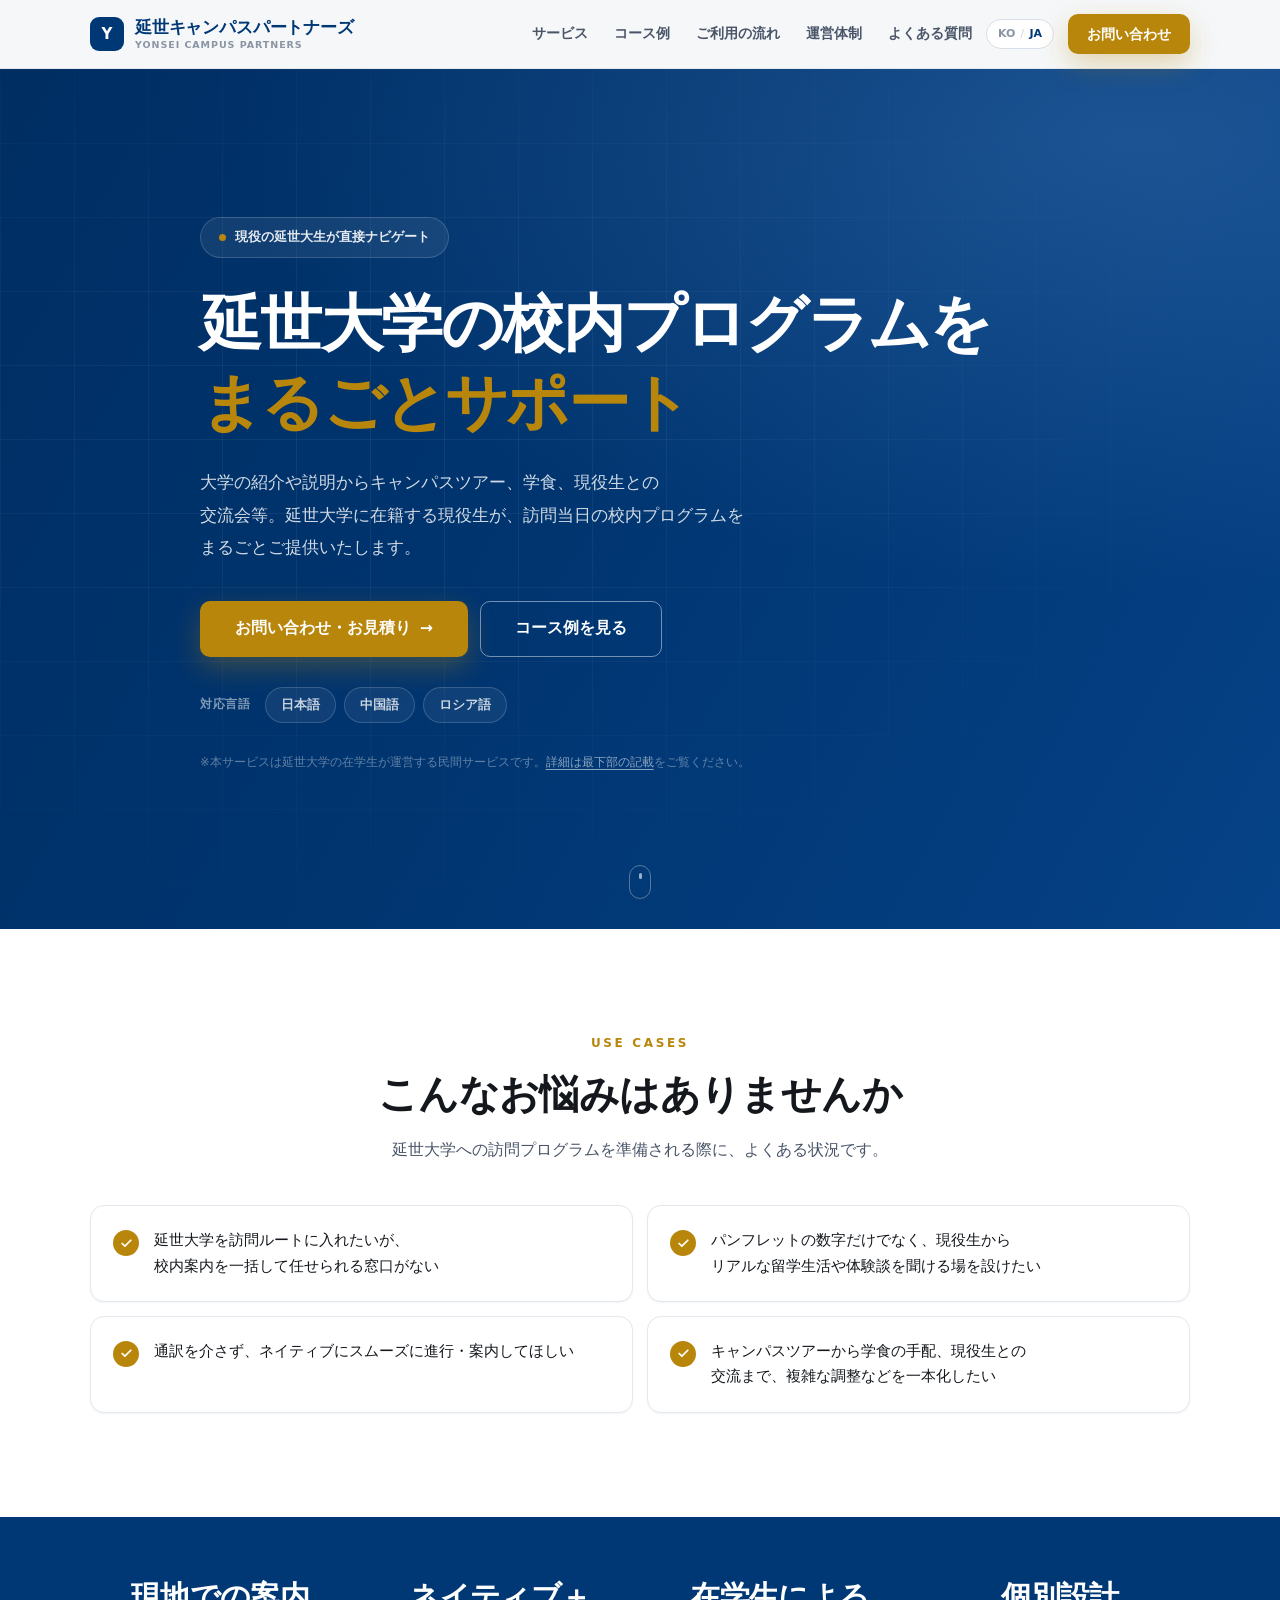
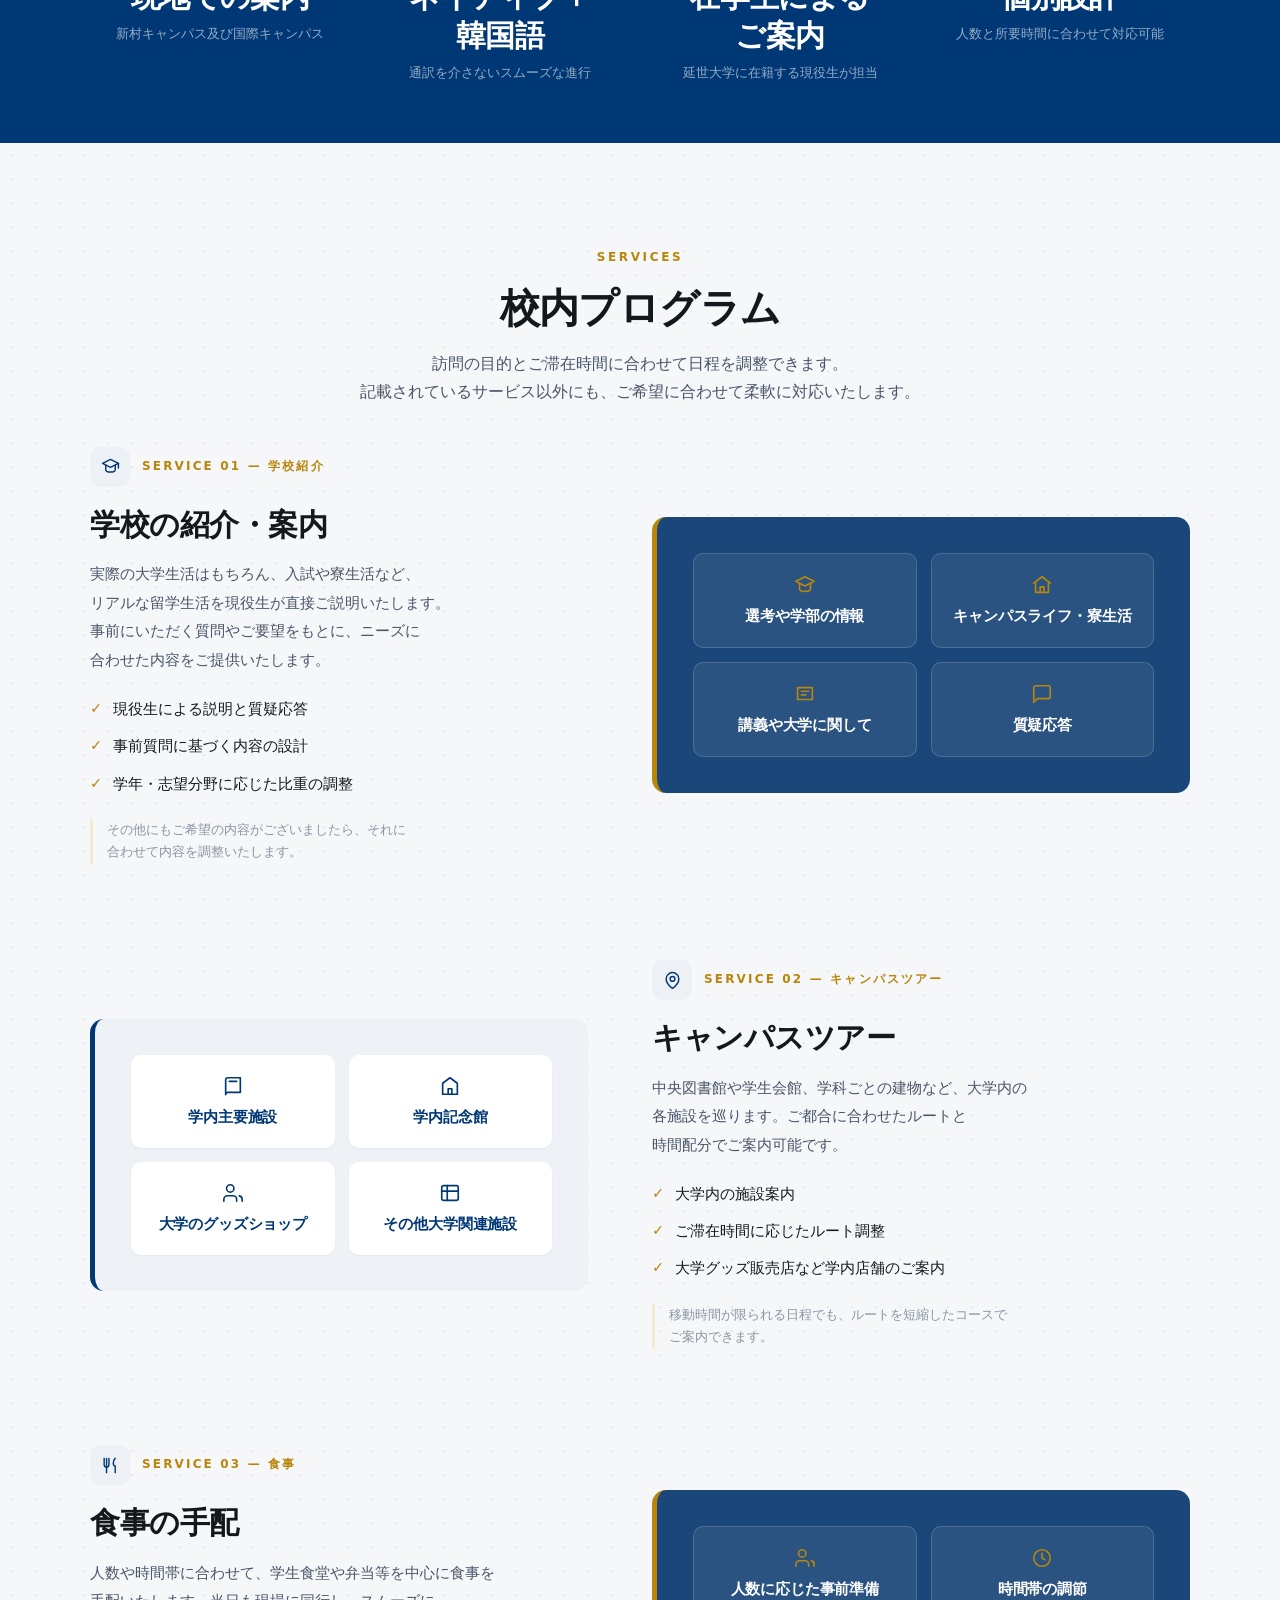
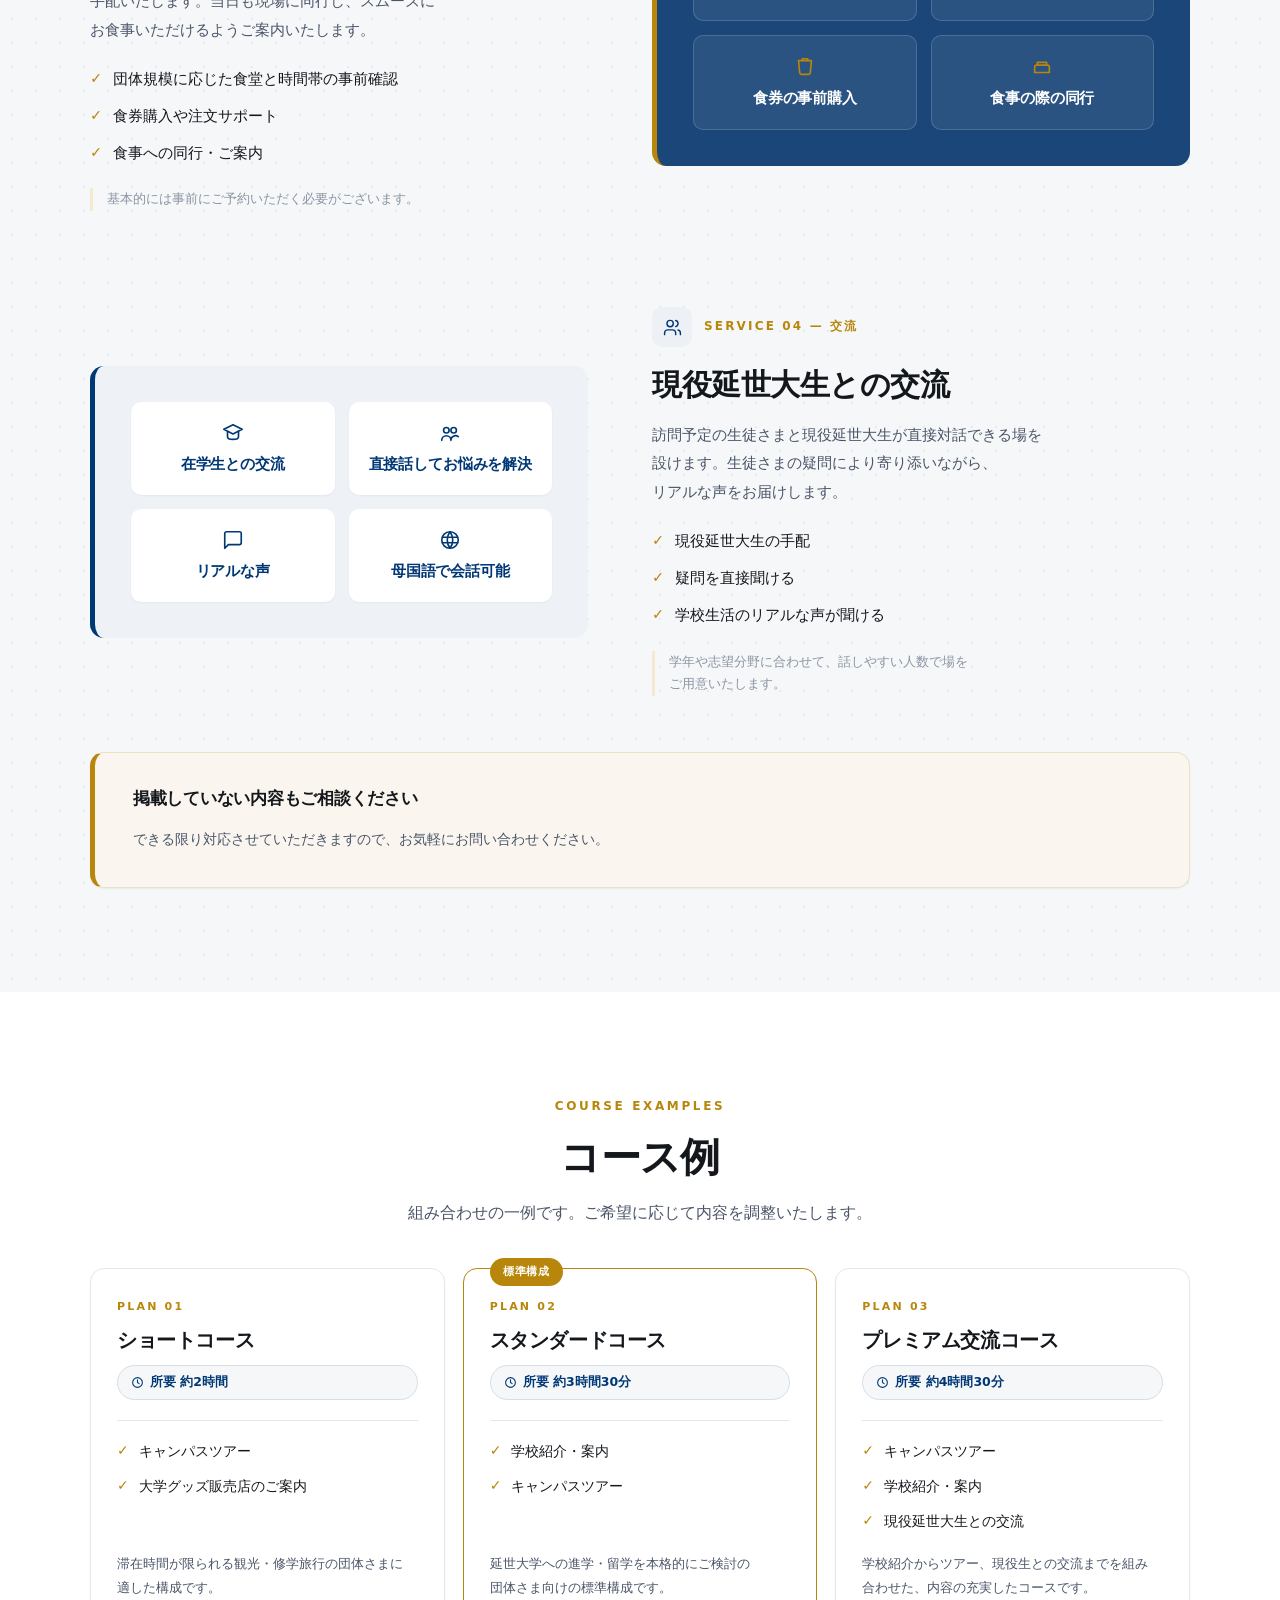
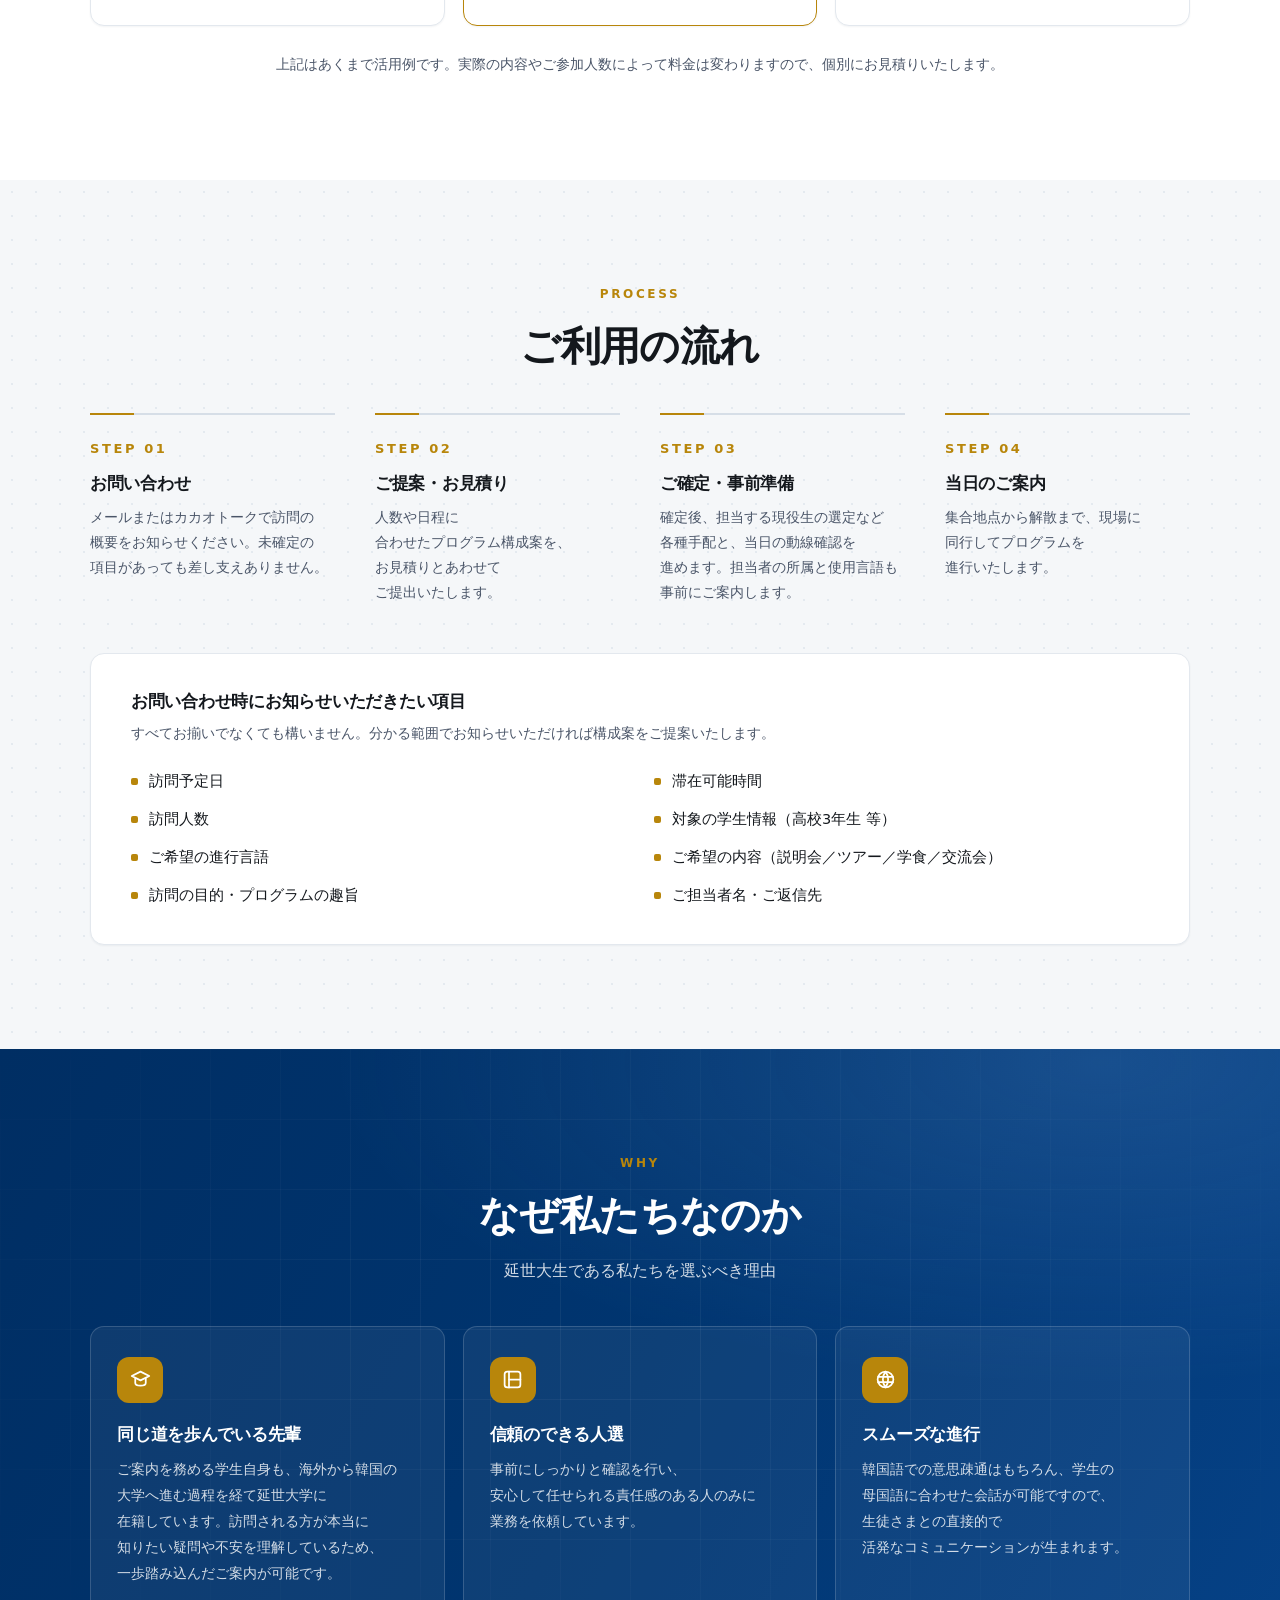
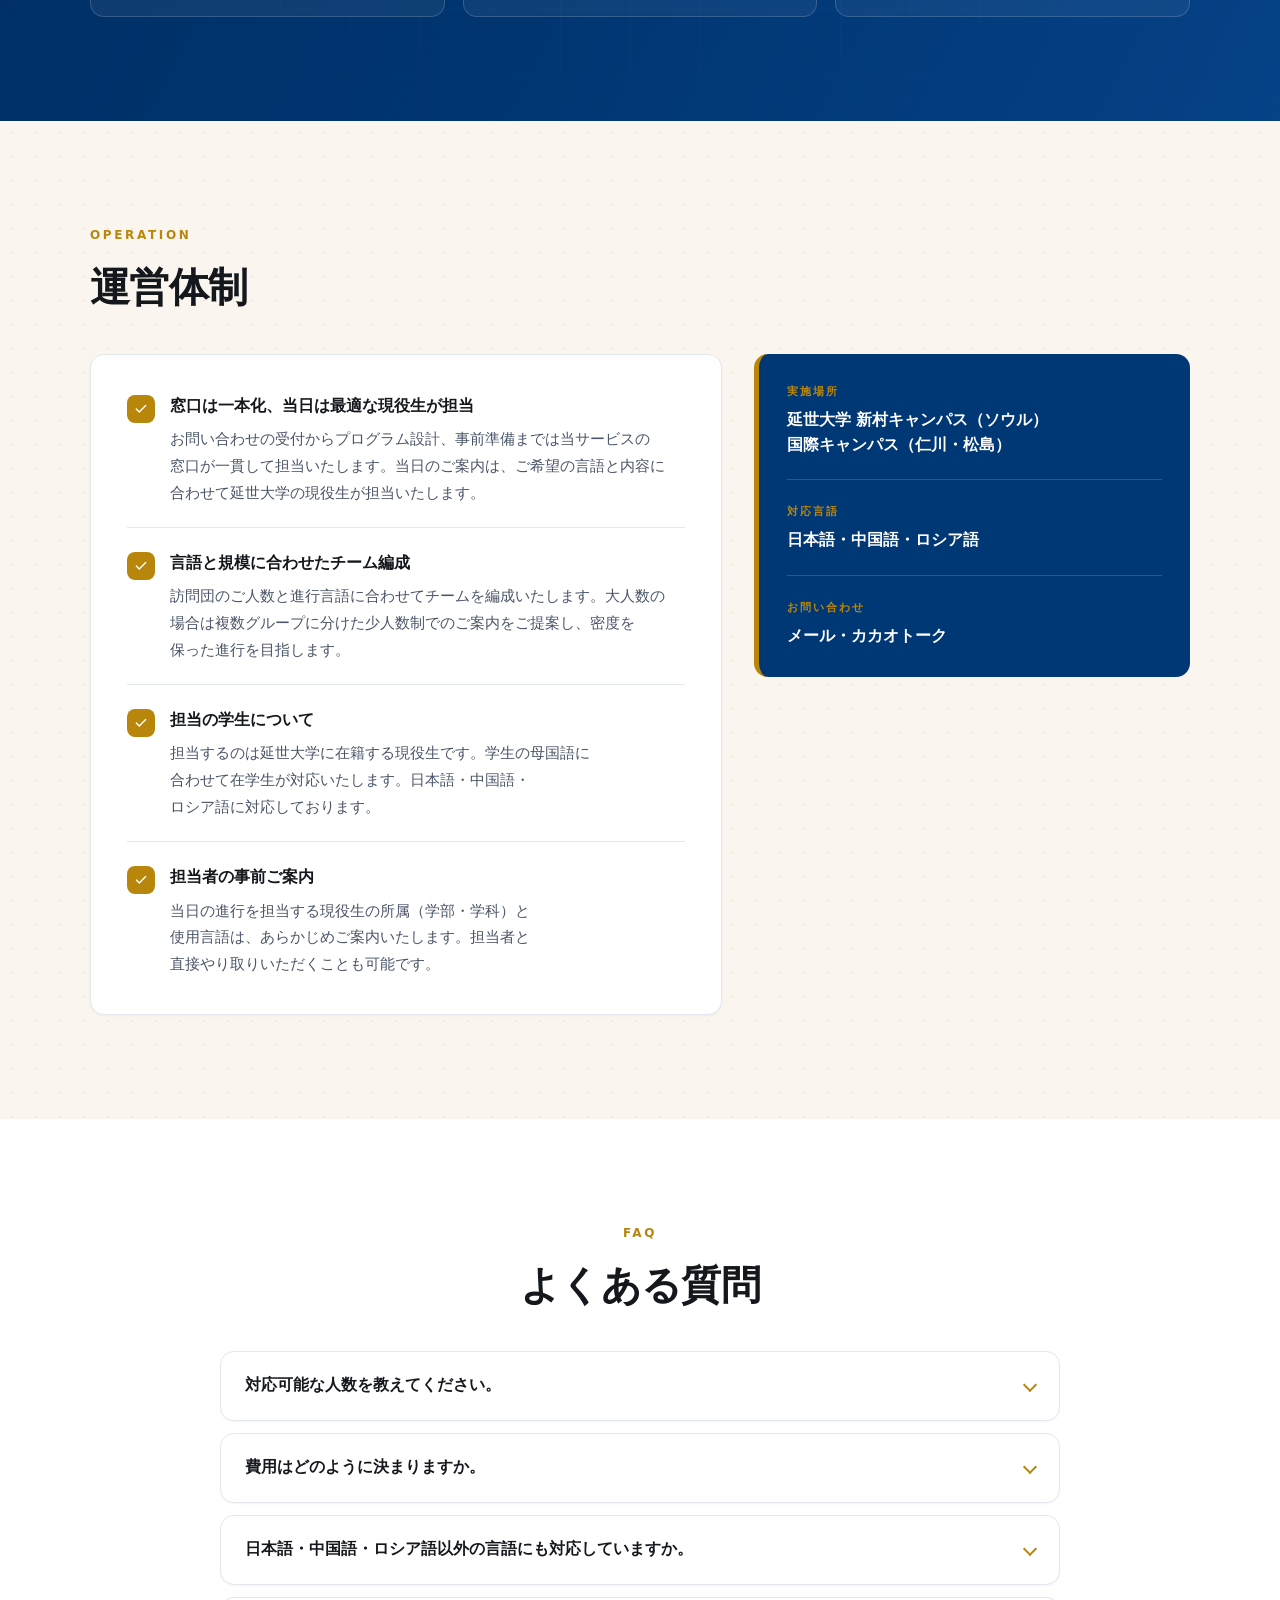
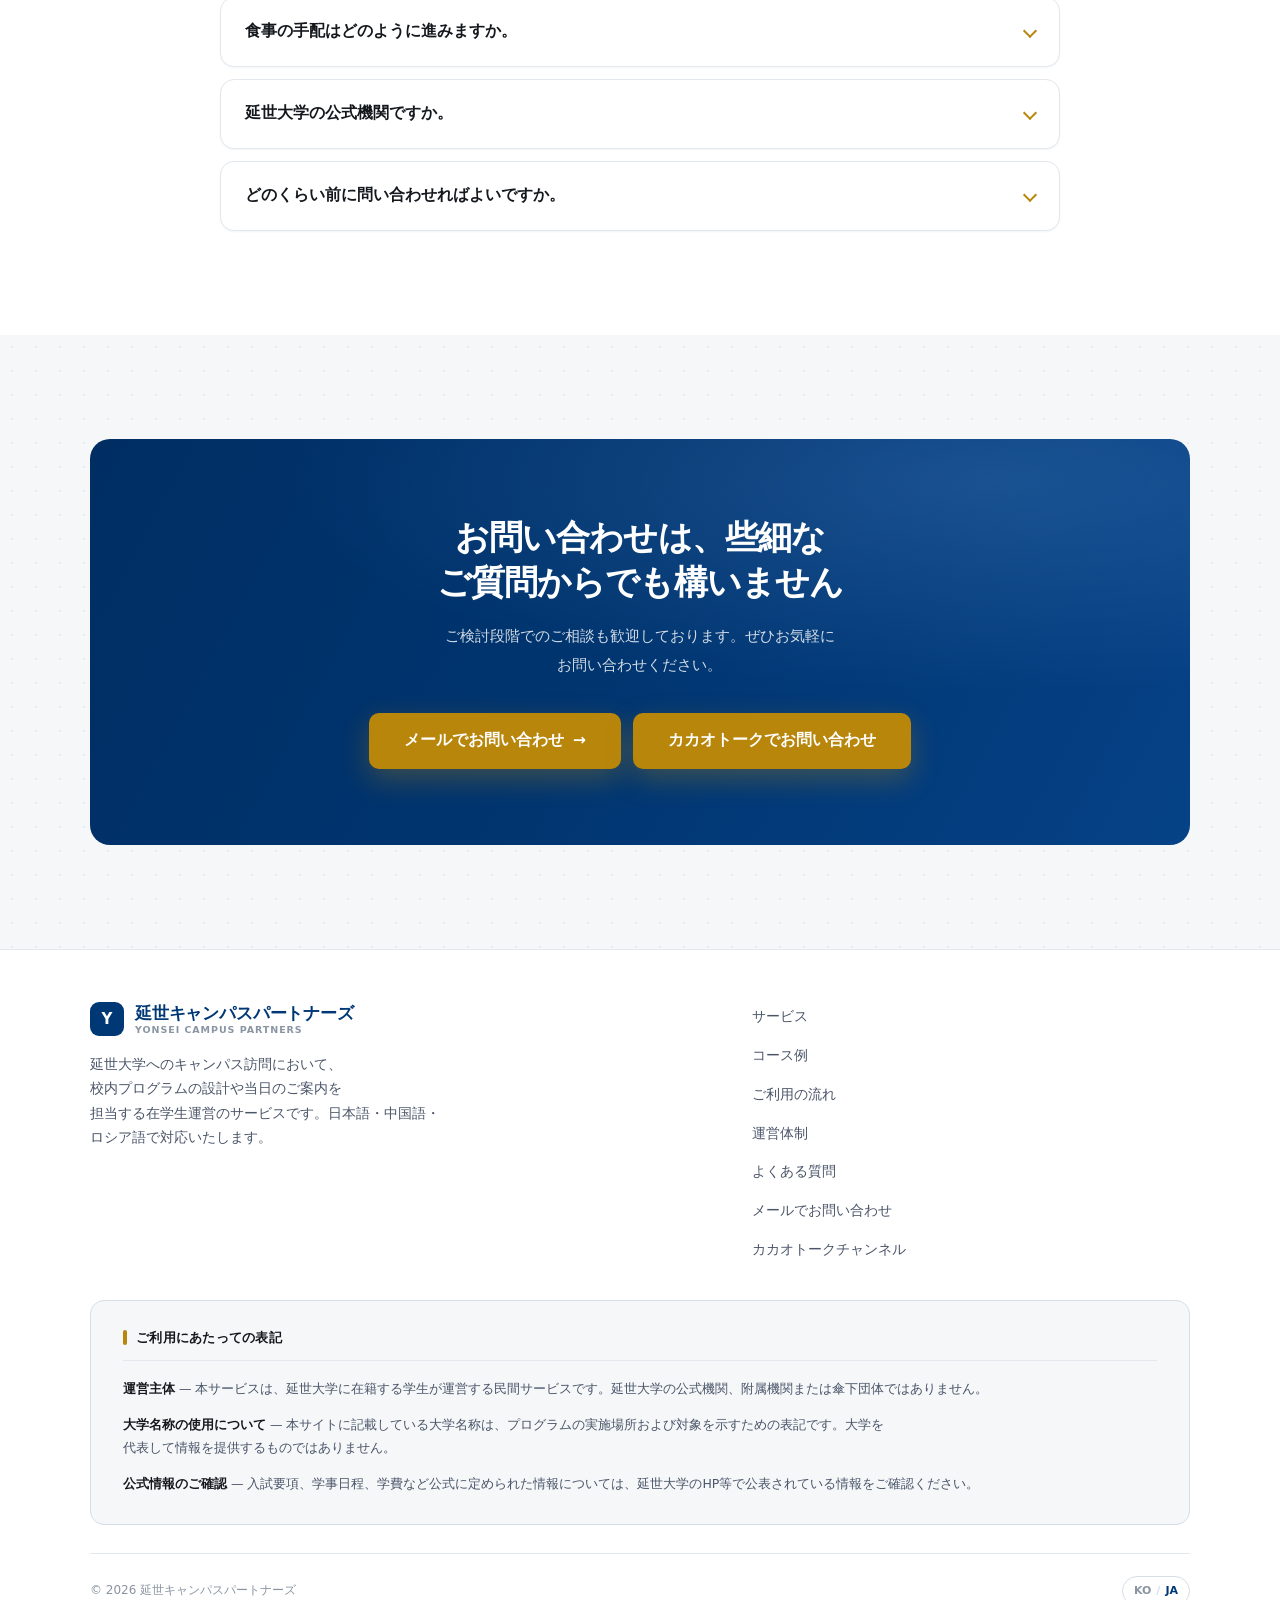
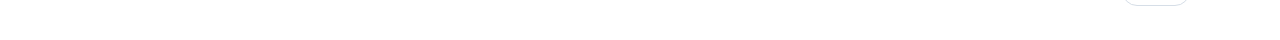
==== commit 6e61fa50: "update files" ====
--- a/ja.html
+++ b/ja.html
@@ -304,7 +304,7 @@
             </p>
             <ul class="checks">
               <li>現役延世大生の手配</li>
-              <li>疑問を直接質問できる</li>
+              <li>疑問を直接聞ける</li>
               <li>学校生活のリアルな声が聞ける</li>
             </ul>
             <p class="feature__note">学年や志望分野に合わせて、話しやすい人数で場をご用意いたします。</p>
@@ -472,7 +472,7 @@
         <article class="reason">
           <span class="reason__icon" aria-hidden="true"><svg viewBox="0 0 24 24" fill="none" stroke="currentColor" stroke-width="2" stroke-linecap="round" stroke-linejoin="round"><rect x="3" y="3" width="18" height="18" rx="3"/><path d="M8 3v18"/><path d="M8 12h13"/></svg></span>
           <h3>信頼のできる人選</h3>
-          <p>事前にしっかりとした確認を行い、安心して業務を任せられる責任感のある人のみに仕事を任せます。</p>
+          <p>事前にしっかりと確認を行い、安心して任せられる責任感のある人のみに業務を依頼しています。</p>
         </article>
 
         <article class="reason">
@@ -520,7 +520,7 @@
               <span class="oper__bullet" aria-hidden="true"><svg viewBox="0 0 24 24" fill="none" stroke="currentColor" stroke-width="2.4" stroke-linecap="round" stroke-linejoin="round"><path d="M20 6 9 17l-5-5"/></svg></span>
               <span>
                 <strong>担当者の事前ご案内</strong>
-                当日の進行を担当する現役生の所属（学部・学科）と使用言語は、あらかじめご案内いたします。
+                当日の進行を担当する現役生の所属（学部・学科）と使用言語は、あらかじめご案内いたします。担当者と直接やり取りいただくことも可能です。
               </span>
             </li>
           </ul>
@@ -537,7 +537,7 @@
           </div>
           <div>
             <dt>お問い合わせ</dt>
-            <dd>メール · カカオトーク</dd>
+            <dd>メール・カカオトーク</dd>
           </div>
         </dl>
       </div>
@@ -574,7 +574,7 @@
         </details>
 
         <details>
-          <summary>延世大学の公的機関ですか。</summary>
+          <summary>延世大学の公式機関ですか。</summary>
           <div class="faq__a">延世キャンパスパートナーズは、あくまでも延世大学に在籍する学生が運営する民間サービスです。延世大学の公式機関および傘下団体ではなく、大学を代表して情報を提供する立場にはありません。入試要項など公式情報については、延世大学が公表している資料もあわせてご確認ください。</div>
         </details>
 
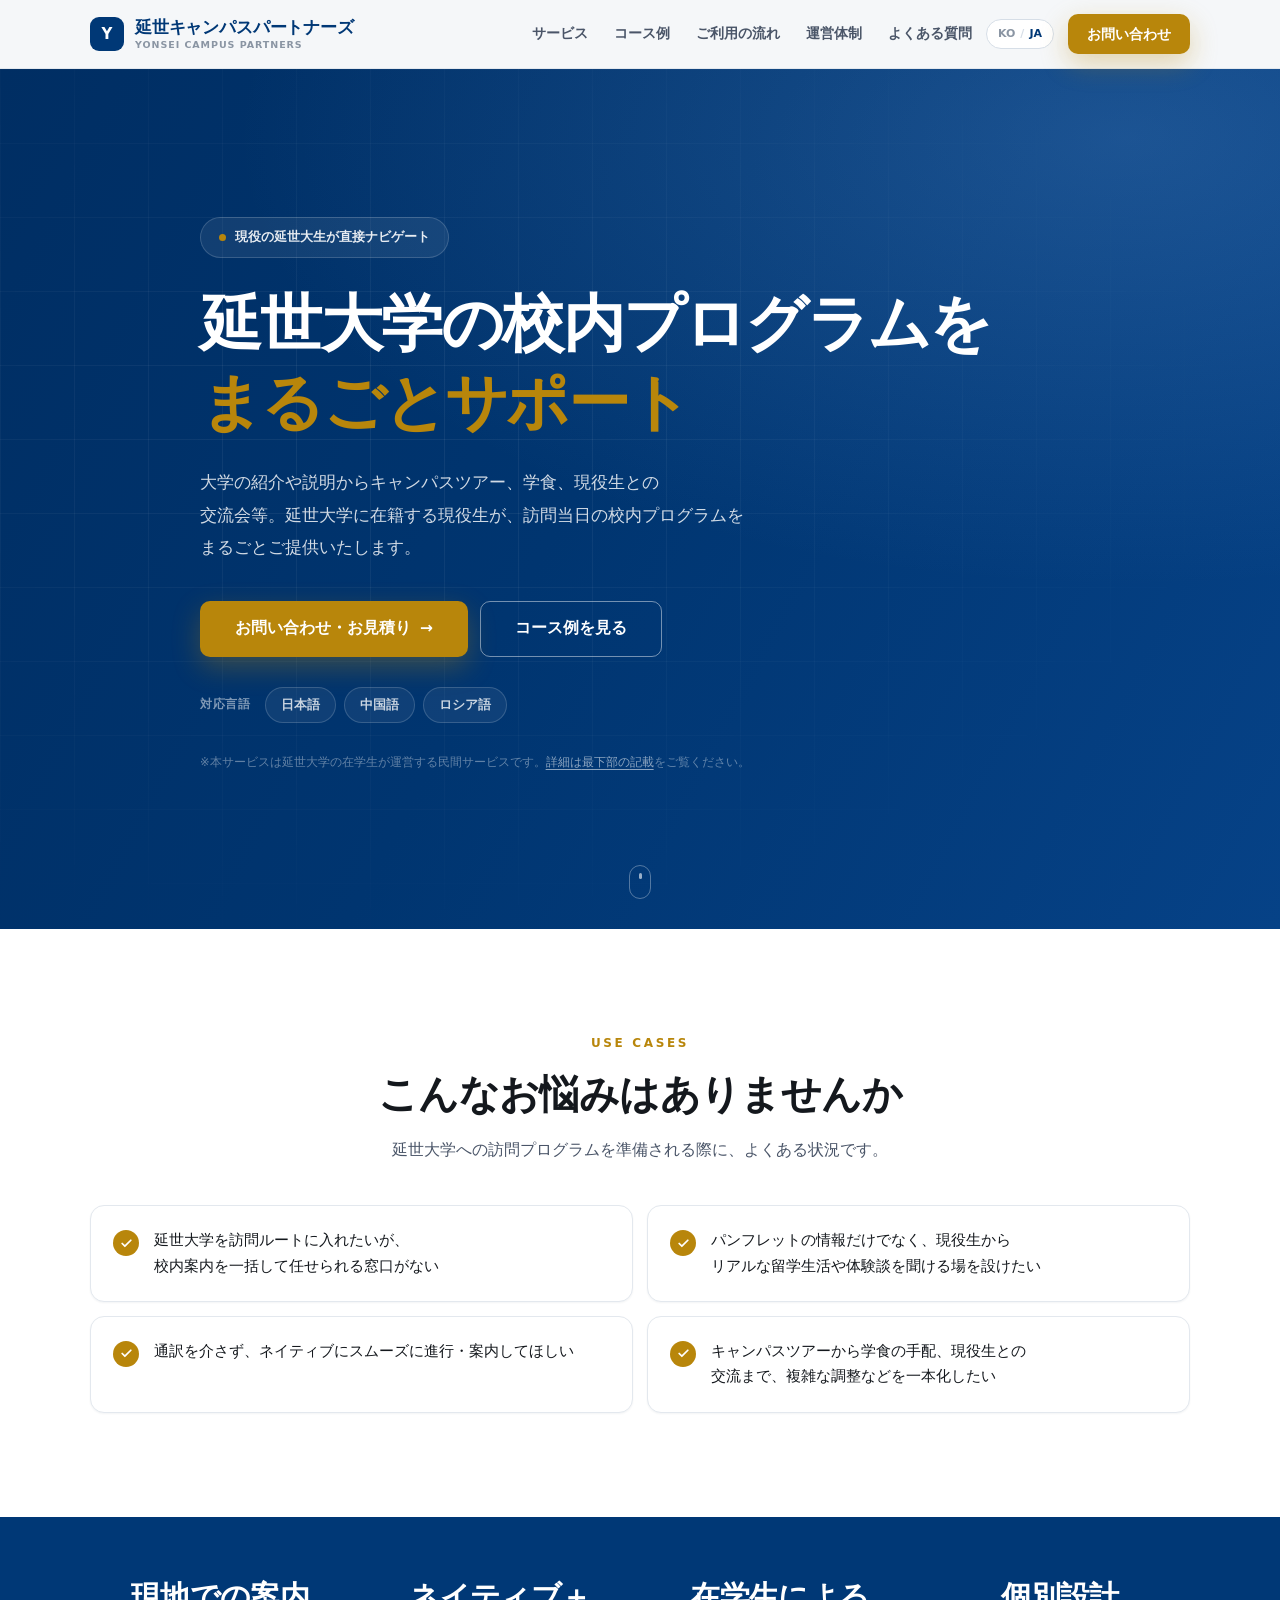
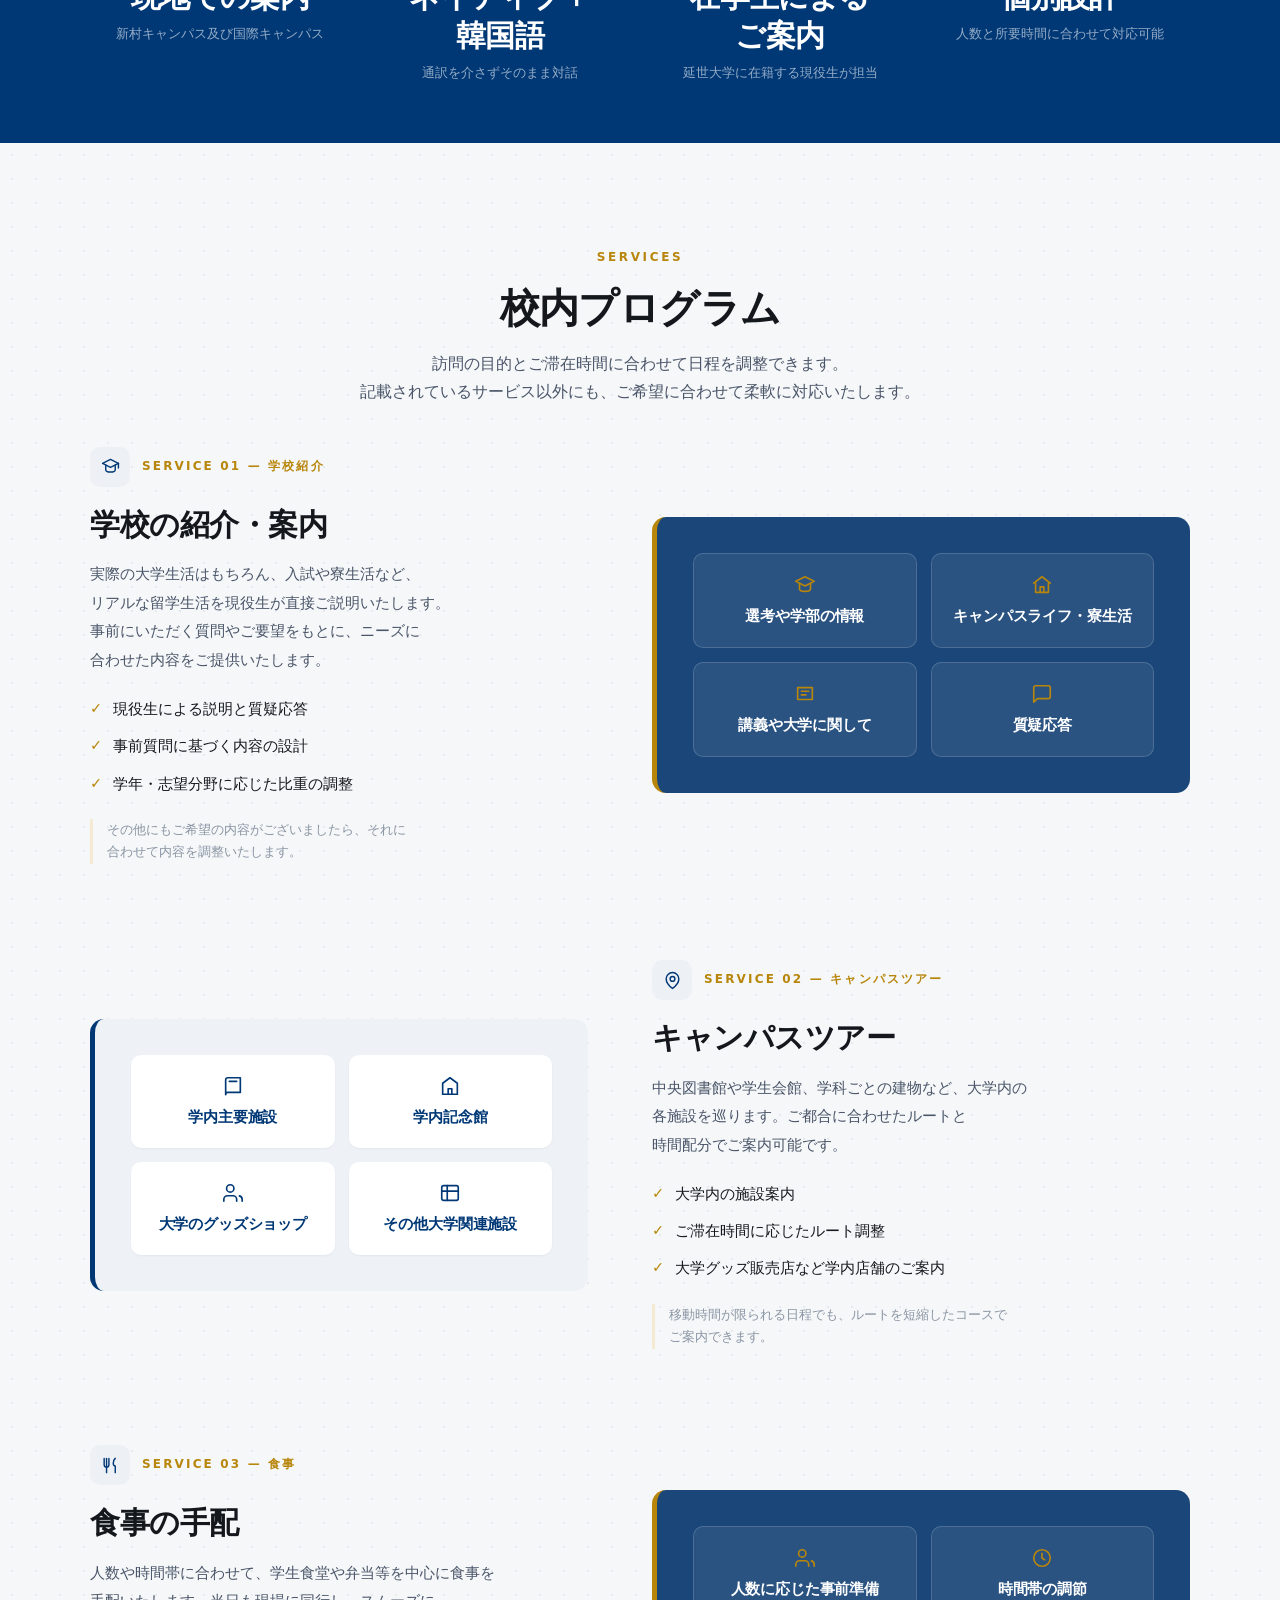
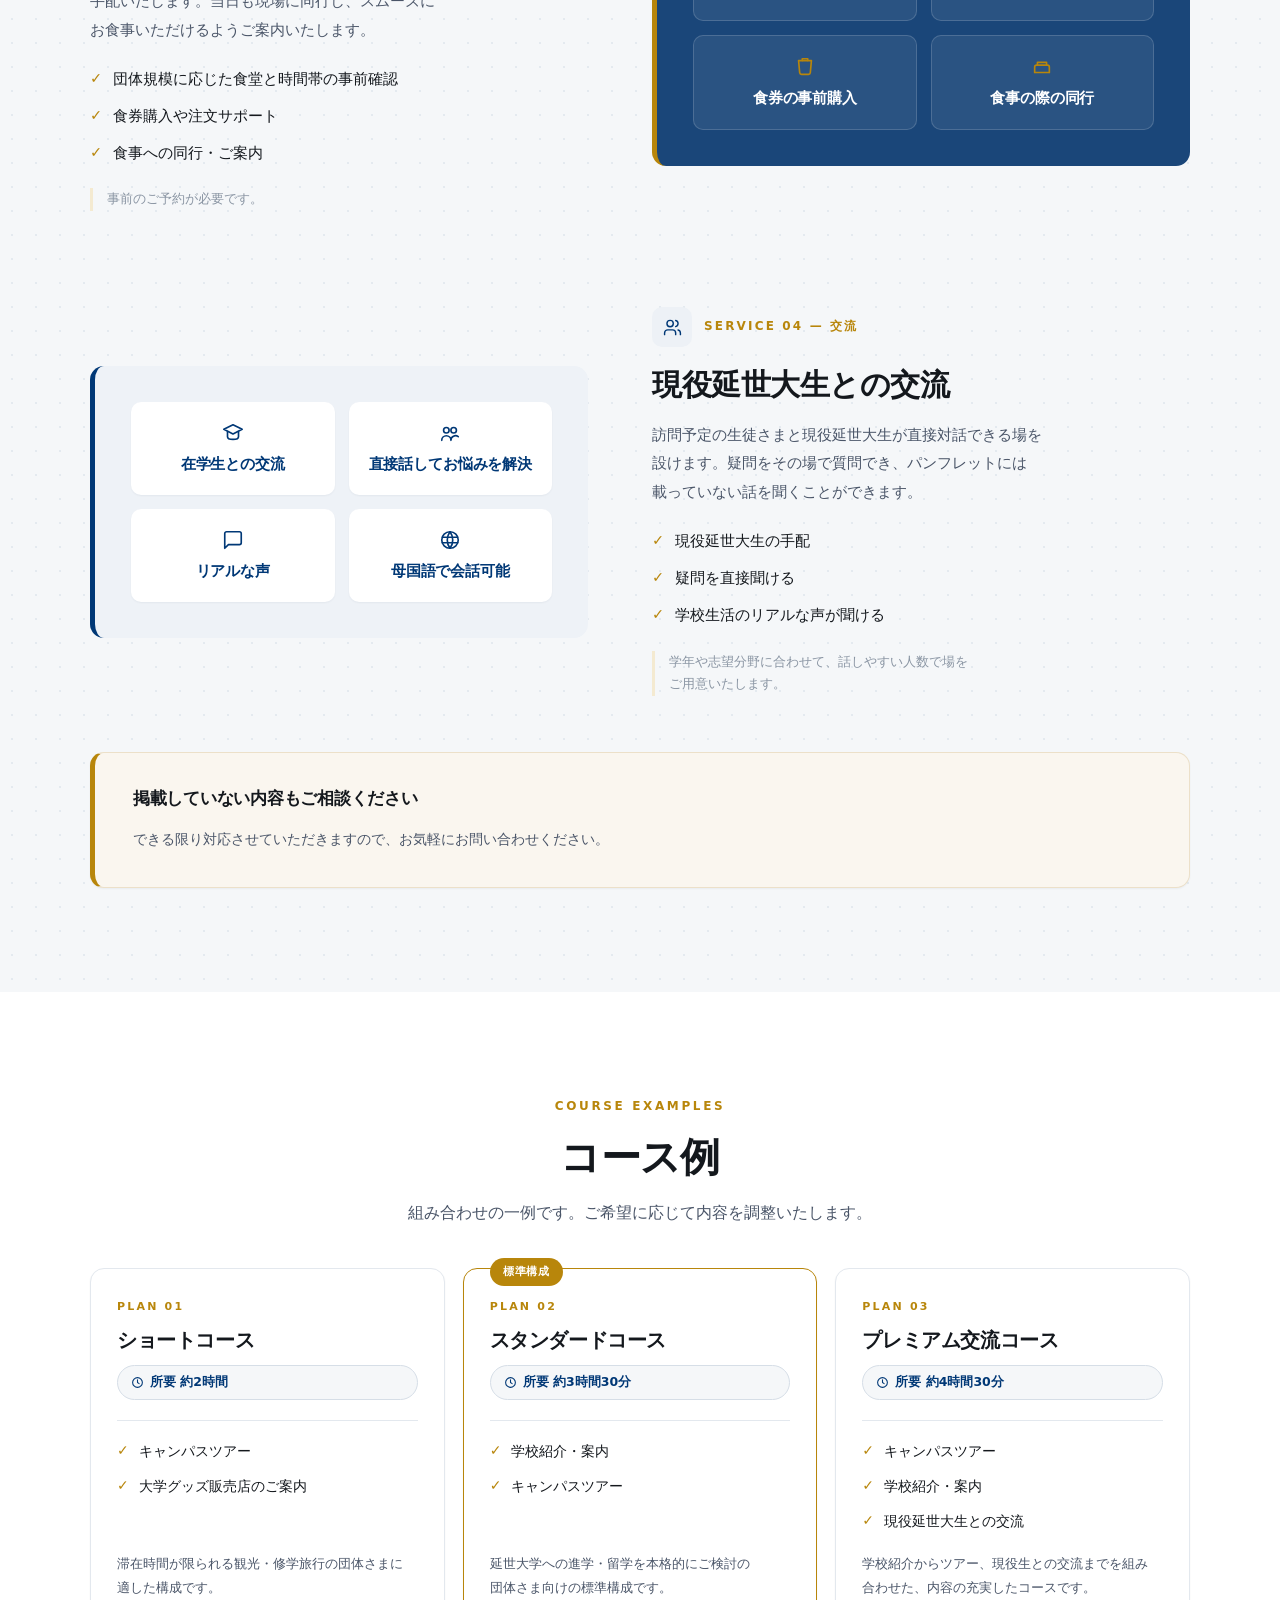
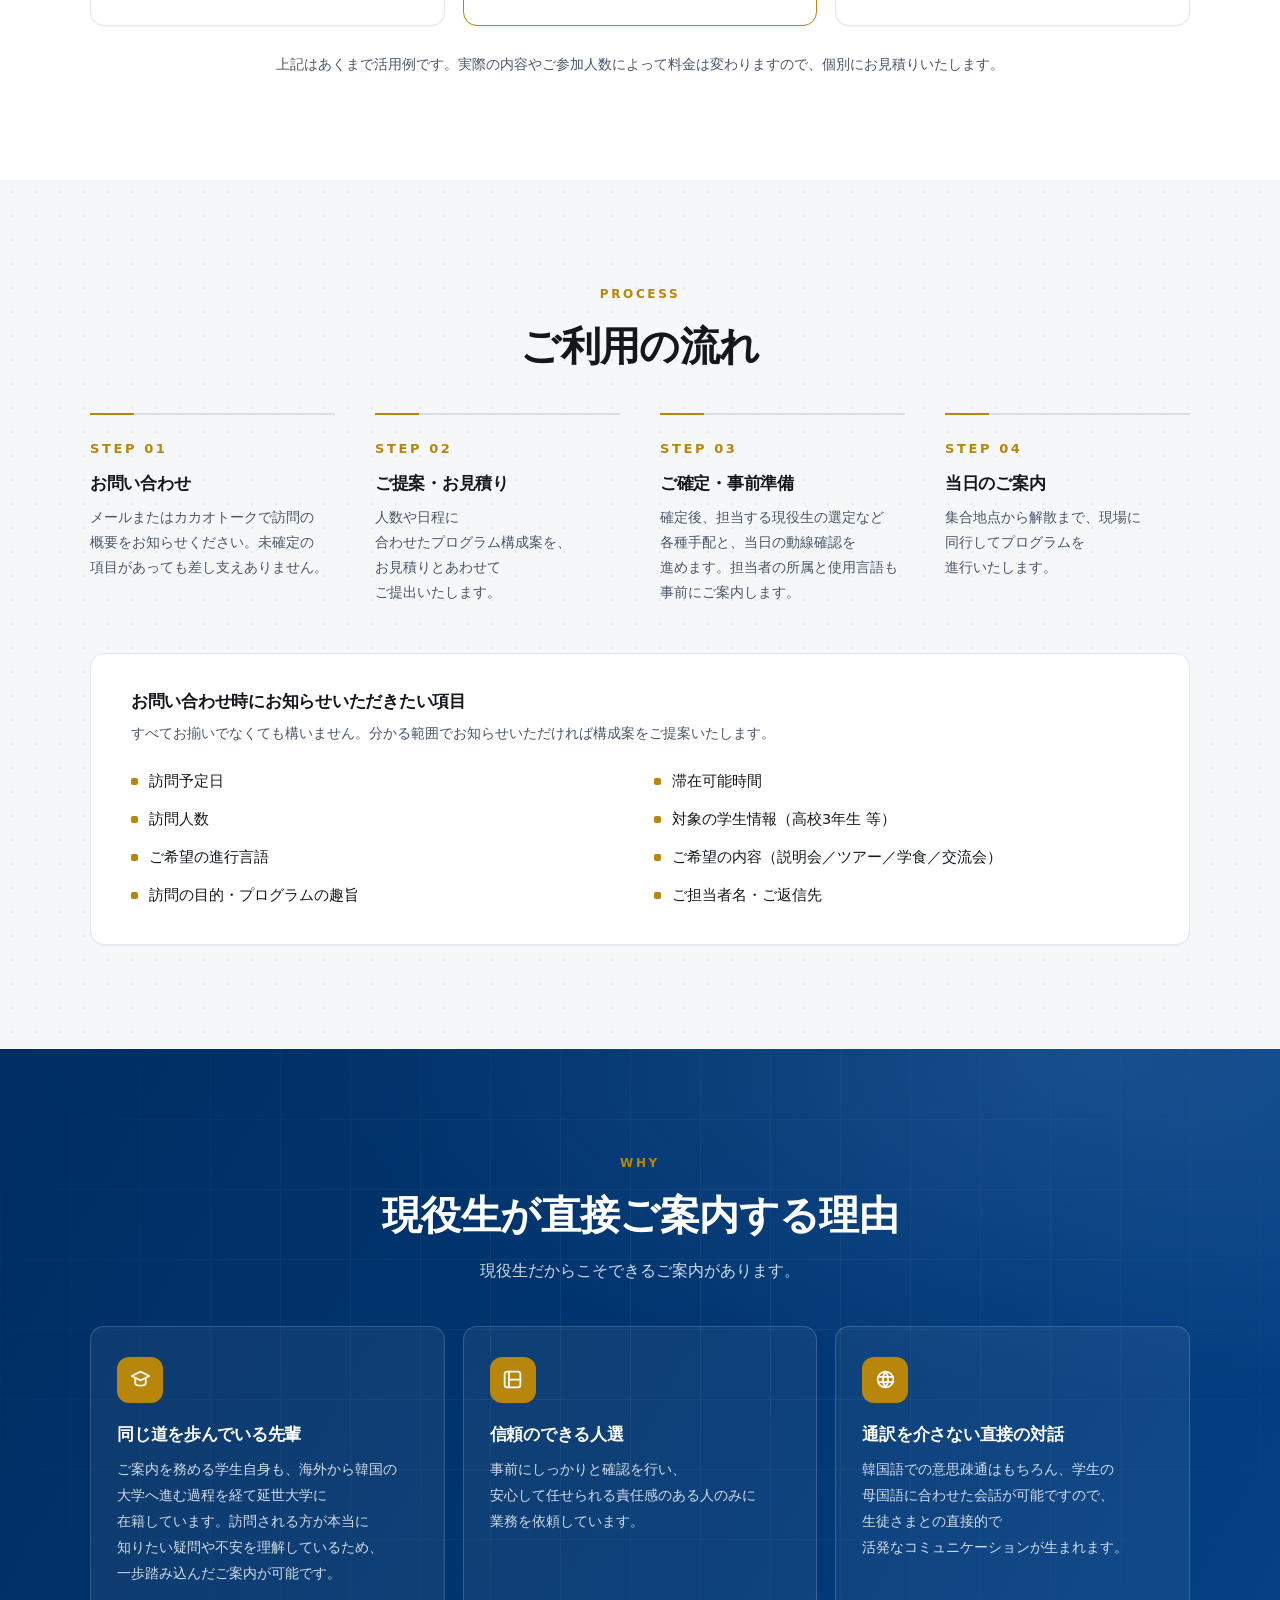
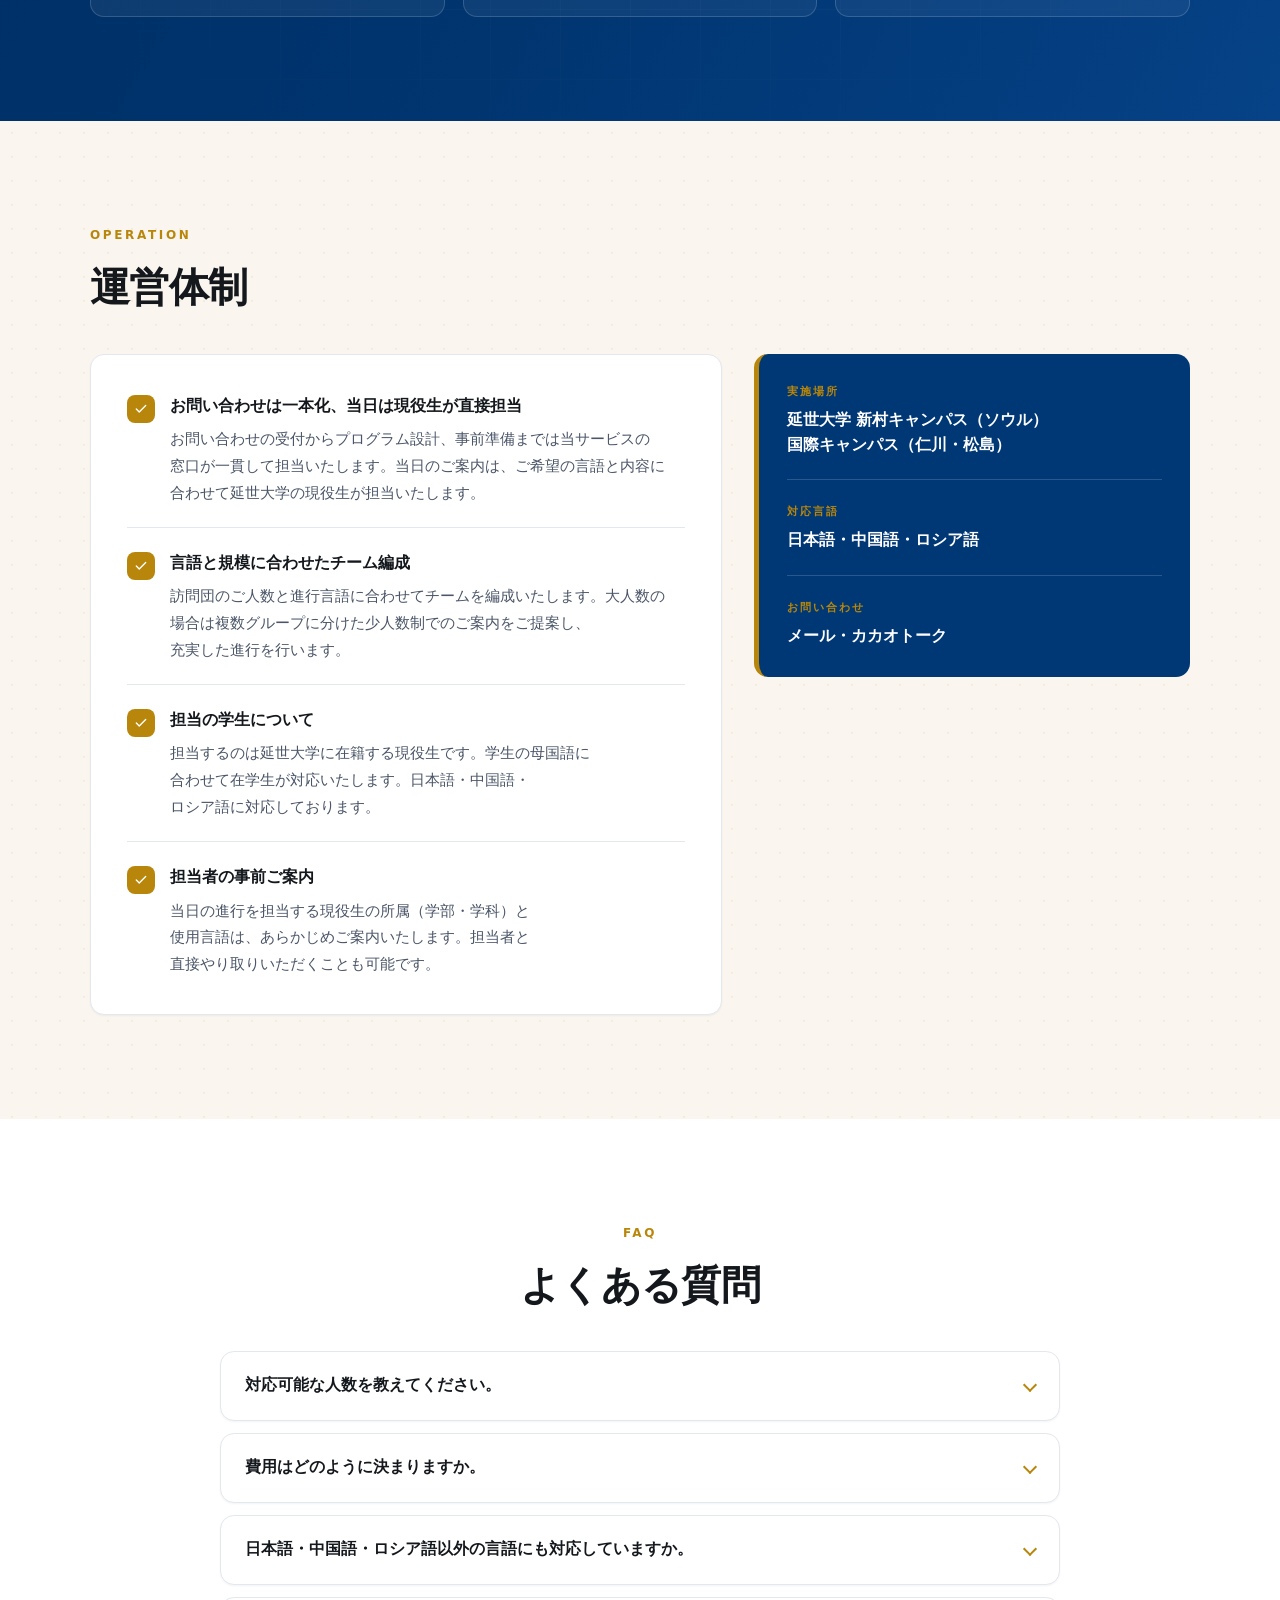
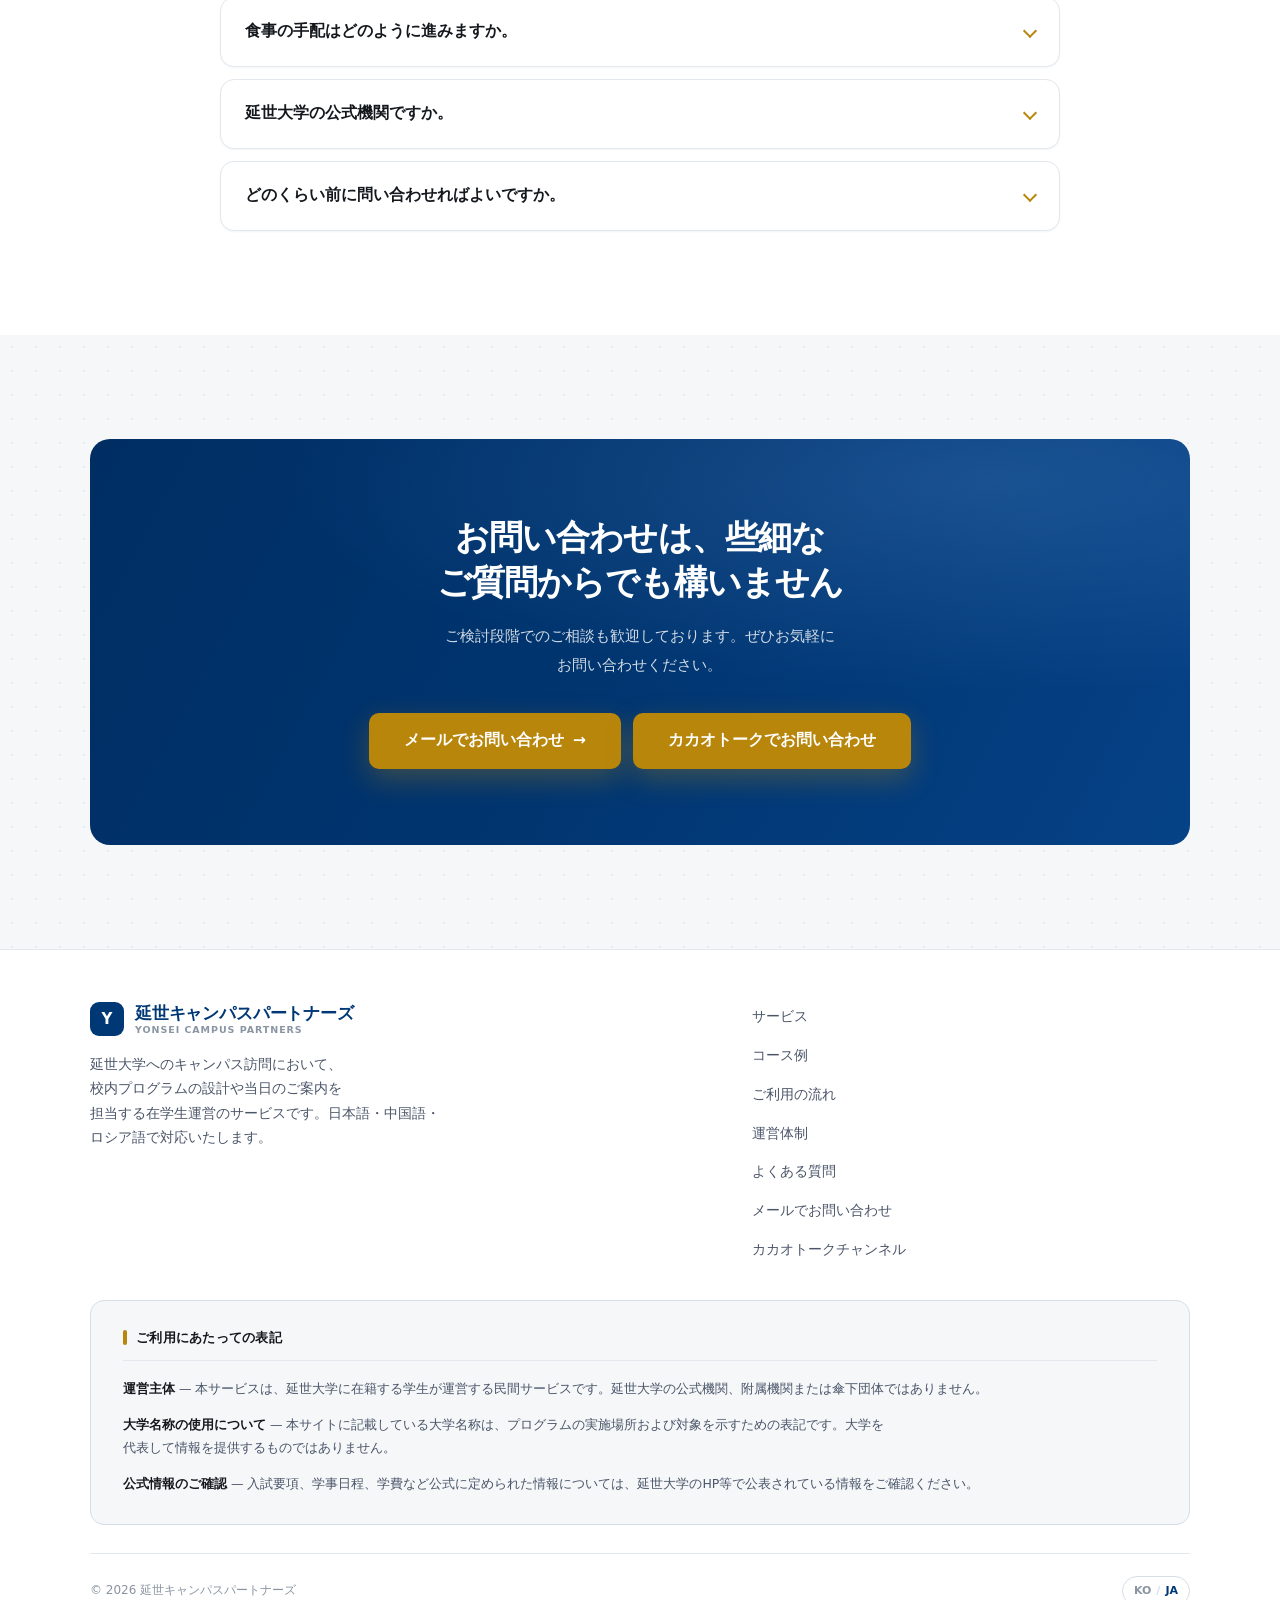
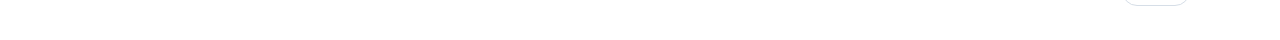
==== commit 5031b42f: "日本語版を韓国語版の内容に合わせて整合 韓国語版のコピー改善で意味が変わった箇所のみ日本語版に反映。 日本語としての自然さは維持し、文体は変更していない。  - 「延世大生である私たちを選ぶべき理由」" ====
--- a/ja.html
+++ b/ja.html
@@ -60,7 +60,7 @@
         <li><a href="#services">サービス</a></li>
         <li><a href="#plans">コース例</a></li>
         <li><a href="#process">ご利用の流れ</a></li>
-        <li><a href="#why">現役生が担当する理由</a></li>
+        <li><a href="#why">現役生が直接ご案内する理由</a></li>
         <li><a href="#operation">運営体制</a></li>
         <li><a href="#faq">よくある質問</a></li>
       </ul>
@@ -126,7 +126,7 @@
         </li>
         <li class="case">
           <span class="case__check" aria-hidden="true"><svg viewBox="0 0 24 24" fill="none" stroke="currentColor" stroke-width="3.2" stroke-linecap="round" stroke-linejoin="round"><path d="M20 6 9 17l-5-5"/></svg></span>
-          <p>パンフレットの数字だけでなく、現役生からリアルな留学生活や体験談を聞ける場を設けたい</p>
+          <p>パンフレットの情報だけでなく、現役生からリアルな留学生活や体験談を聞ける場を設けたい</p>
         </li>
         <li class="case">
           <span class="case__check" aria-hidden="true"><svg viewBox="0 0 24 24" fill="none" stroke="currentColor" stroke-width="3.2" stroke-linecap="round" stroke-linejoin="round"><path d="M20 6 9 17l-5-5"/></svg></span>
@@ -144,7 +144,7 @@
   <section class="statband" aria-label="サービス概要">
     <div class="wrap statband__inner">
       <div class="stat"><b><span>現地での</span><span>案内</span></b><span><span>新村キャンパス及び</span><span>国際キャンパス</span></span></div>
-      <div class="stat"><b><span>ネイティブ＋</span><span>韓国語</span></b><span><span>通訳を介さない</span><span>スムーズな進行</span></span></div>
+      <div class="stat"><b><span>ネイティブ＋</span><span>韓国語</span></b><span><span>通訳を介さず</span><span>そのまま対話</span></span></div>
       <div class="stat"><b><span>在学生による</span><span>ご案内</span></b><span><span>延世大学に在籍する</span><span>現役生が担当</span></span></div>
       <div class="stat"><b><span>個別</span><span>設計</span></b><span><span>人数と所要時間に</span><span>合わせて対応可能</span></span></div>
     </div>
@@ -264,7 +264,7 @@
               <li>食券購入や注文サポート</li>
               <li>食事への同行・ご案内</li>
             </ul>
-            <p class="feature__note">基本的には事前にご予約いただく必要がございます。</p>
+            <p class="feature__note">事前のご予約が必要です。</p>
           </div>
           <div class="feature__visual">
             <div class="panel panel--navy">
@@ -300,7 +300,7 @@
             <h3>現役延世大生との交流</h3>
             <p class="feature__desc">
               訪問予定の生徒さまと現役延世大生が直接対話できる場を設けます。
-              生徒さまの疑問により寄り添いながら、リアルな声をお届けします。
+              疑問をその場で質問でき、パンフレットには載っていない話を聞くことができます。
             </p>
             <ul class="checks">
               <li>現役延世大生の手配</li>
@@ -458,8 +458,8 @@
     <div class="wrap">
       <div class="section__head section__head--center reveal">
         <span class="eyebrow">Why</span>
-        <h2 class="section__title" id="why-title">なぜ私たちなのか</h2>
-        <p class="section__lead">延世大生である私たちを選ぶべき理由</p>
+        <h2 class="section__title" id="why-title">現役生が直接ご案内する理由</h2>
+        <p class="section__lead">現役生だからこそできるご案内があります。</p>
       </div>
 
       <div class="reasons reveal">
@@ -477,7 +477,7 @@
 
         <article class="reason">
           <span class="reason__icon" aria-hidden="true"><svg viewBox="0 0 24 24" fill="none" stroke="currentColor" stroke-width="2" stroke-linecap="round" stroke-linejoin="round"><circle cx="12" cy="12" r="9"/><path d="M3.6 9h16.8M3.6 15h16.8"/><path d="M12 3a15 15 0 0 1 0 18a15 15 0 0 1 0-18Z"/></svg></span>
-          <h3>スムーズな進行</h3>
+          <h3>通訳を介さない直接の対話</h3>
           <p>韓国語での意思疎通はもちろん、学生の母国語に合わせた会話が可能ですので、生徒さまとの直接的で活発なコミュニケーションが生まれます。</p>
         </article>
       </div>
@@ -498,7 +498,7 @@
             <li>
               <span class="oper__bullet" aria-hidden="true"><svg viewBox="0 0 24 24" fill="none" stroke="currentColor" stroke-width="2.4" stroke-linecap="round" stroke-linejoin="round"><path d="M20 6 9 17l-5-5"/></svg></span>
               <span>
-                <strong>窓口は一本化、当日は最適な現役生が担当</strong>
+                <strong>お問い合わせは一本化、当日は現役生が直接担当</strong>
                 お問い合わせの受付からプログラム設計、事前準備までは当サービスの窓口が一貫して担当いたします。当日のご案内は、ご希望の言語と内容に合わせて延世大学の現役生が担当いたします。
               </span>
             </li>
@@ -506,7 +506,7 @@
               <span class="oper__bullet" aria-hidden="true"><svg viewBox="0 0 24 24" fill="none" stroke="currentColor" stroke-width="2.4" stroke-linecap="round" stroke-linejoin="round"><path d="M20 6 9 17l-5-5"/></svg></span>
               <span>
                 <strong>言語と規模に合わせたチーム編成</strong>
-                訪問団のご人数と進行言語に合わせてチームを編成いたします。大人数の場合は複数グループに分けた少人数制でのご案内をご提案し、密度を保った進行を目指します。
+                訪問団のご人数と進行言語に合わせてチームを編成いたします。大人数の場合は複数グループに分けた少人数制でのご案内をご提案し、充実した進行を行います。
               </span>
             </li>
             <li>
@@ -570,7 +570,7 @@
 
         <details>
           <summary>食事の手配はどのように進みますか。</summary>
-          <div class="faq__a">訪問人数とご希望の時間帯等を事前にご共有いただければ、利用可能な食堂と時間帯を確認のうえご案内いたします。当日は食券の事前購入などの対応もいたします。なお食堂の運営は学事日程および長期休暇の影響を受けるため、日程確定の時点で改めて確認いたします。<br>※事前予約が必要でございますので、必要な場合は10日以上前にお知らせいただけますと幸いです。</div>
+          <div class="faq__a">訪問人数とご希望の時間帯等を事前にご共有いただければ、利用可能な食堂と時間帯を確認のうえご案内いたします。当日は食券の事前購入などの対応もいたします。なお食堂の運営は学事日程および長期休暇の影響を受けるため、日程確定の時点で改めて確認いたします。<br>※事前予約が必要ですので、遅くともご訪問の10日前までにお知らせいただけますと幸いです。</div>
         </details>
 
         <details>
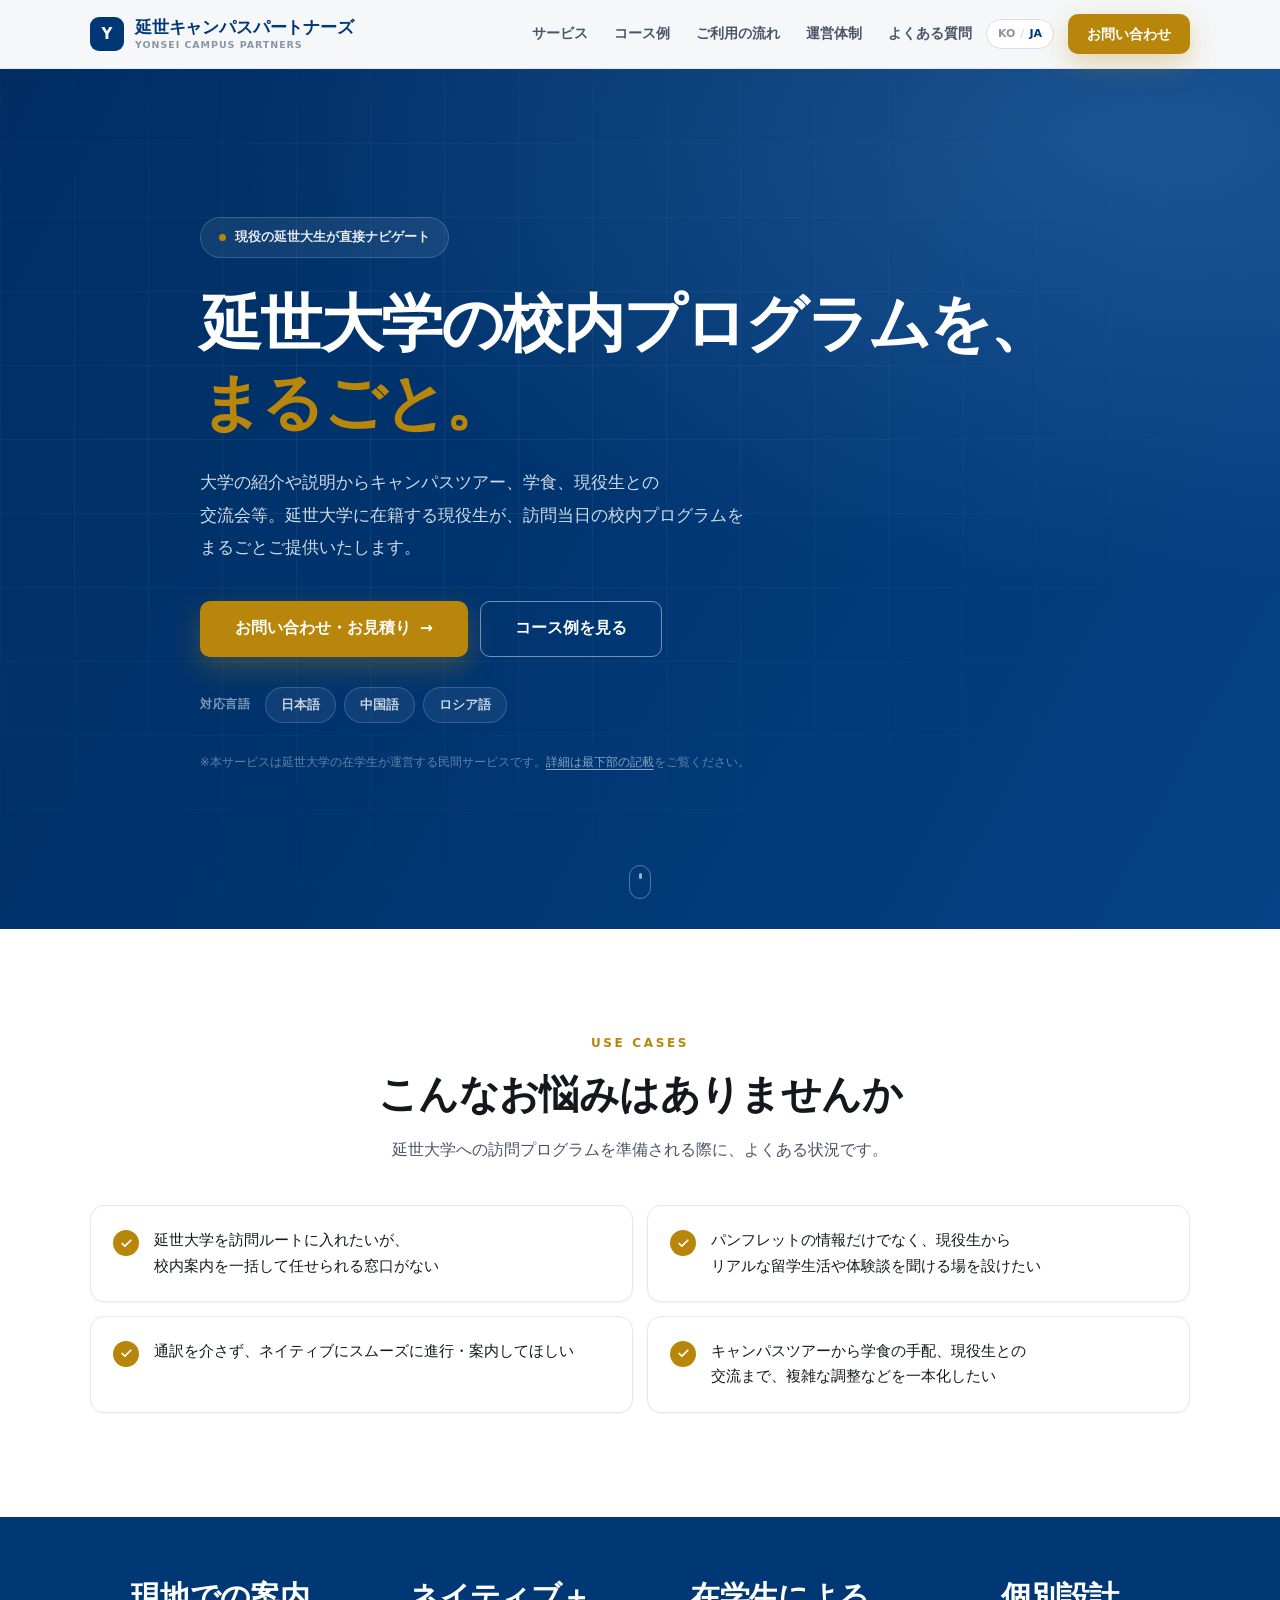
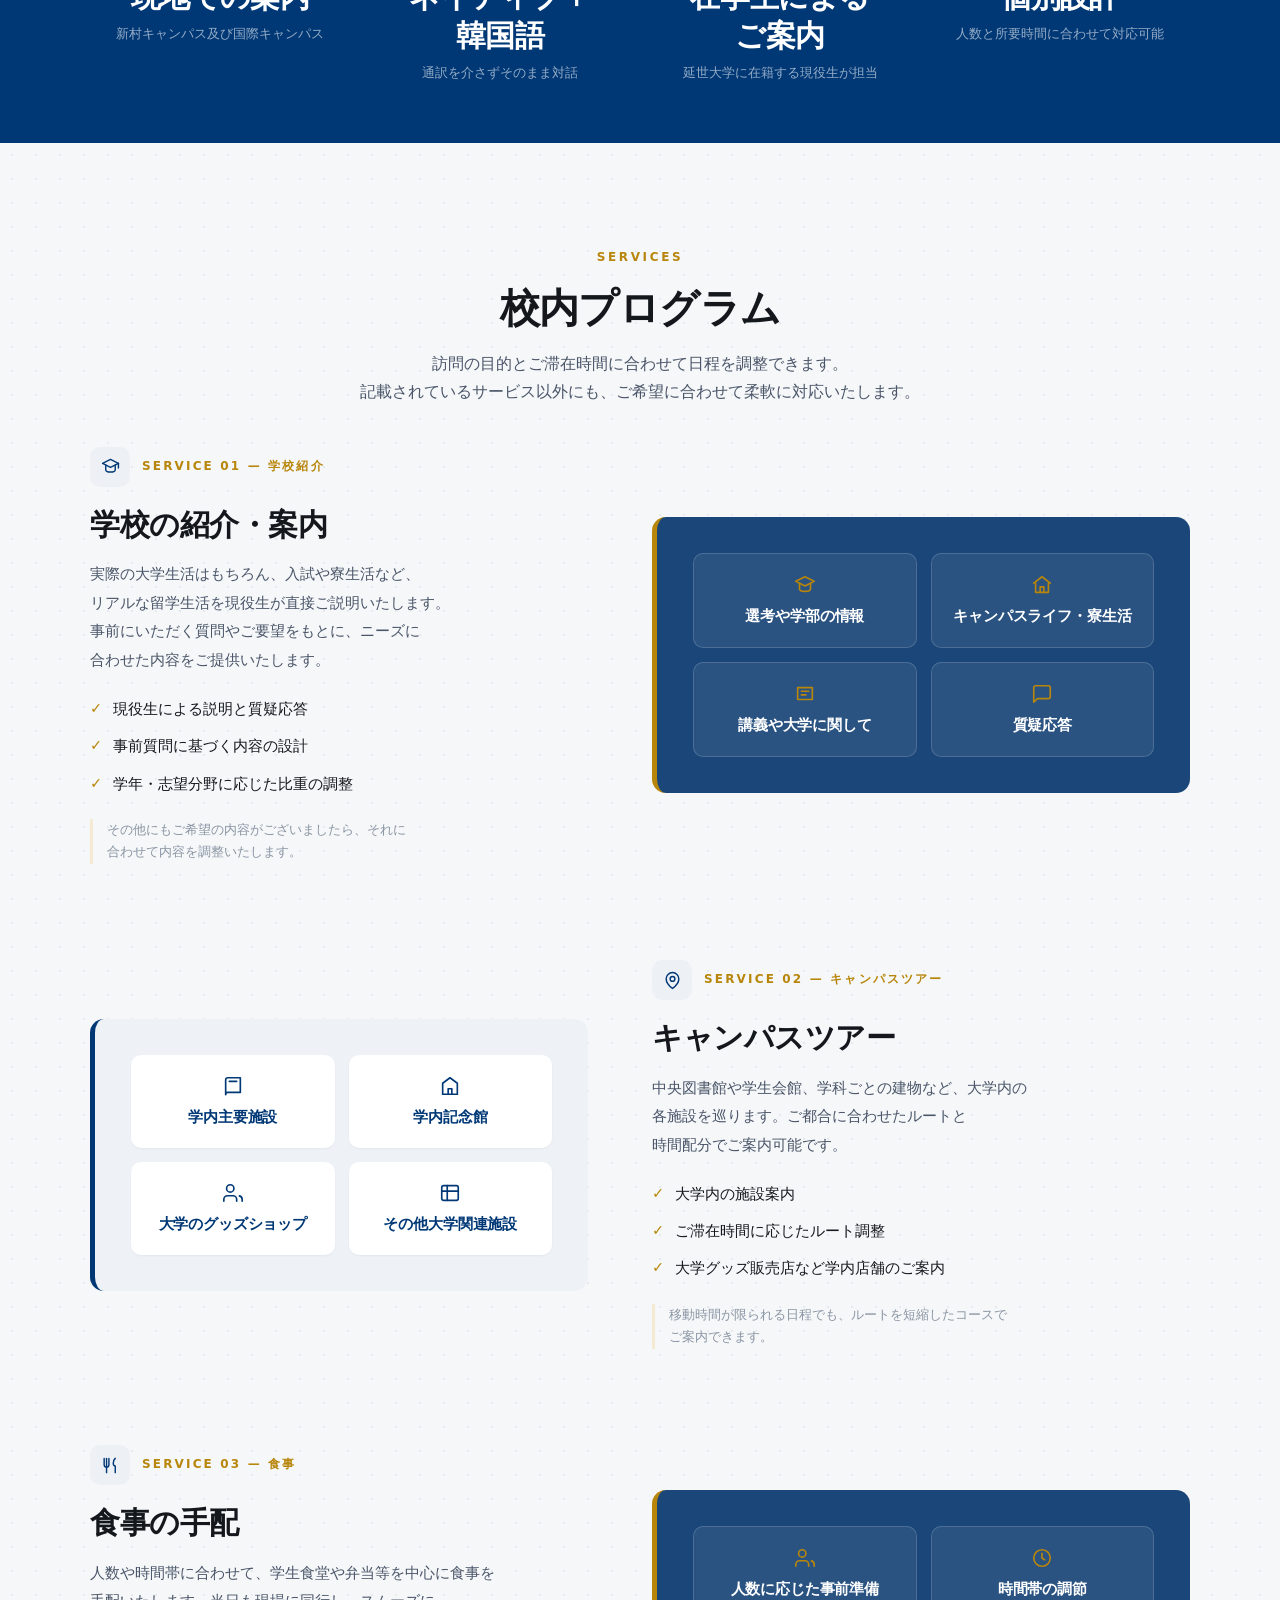
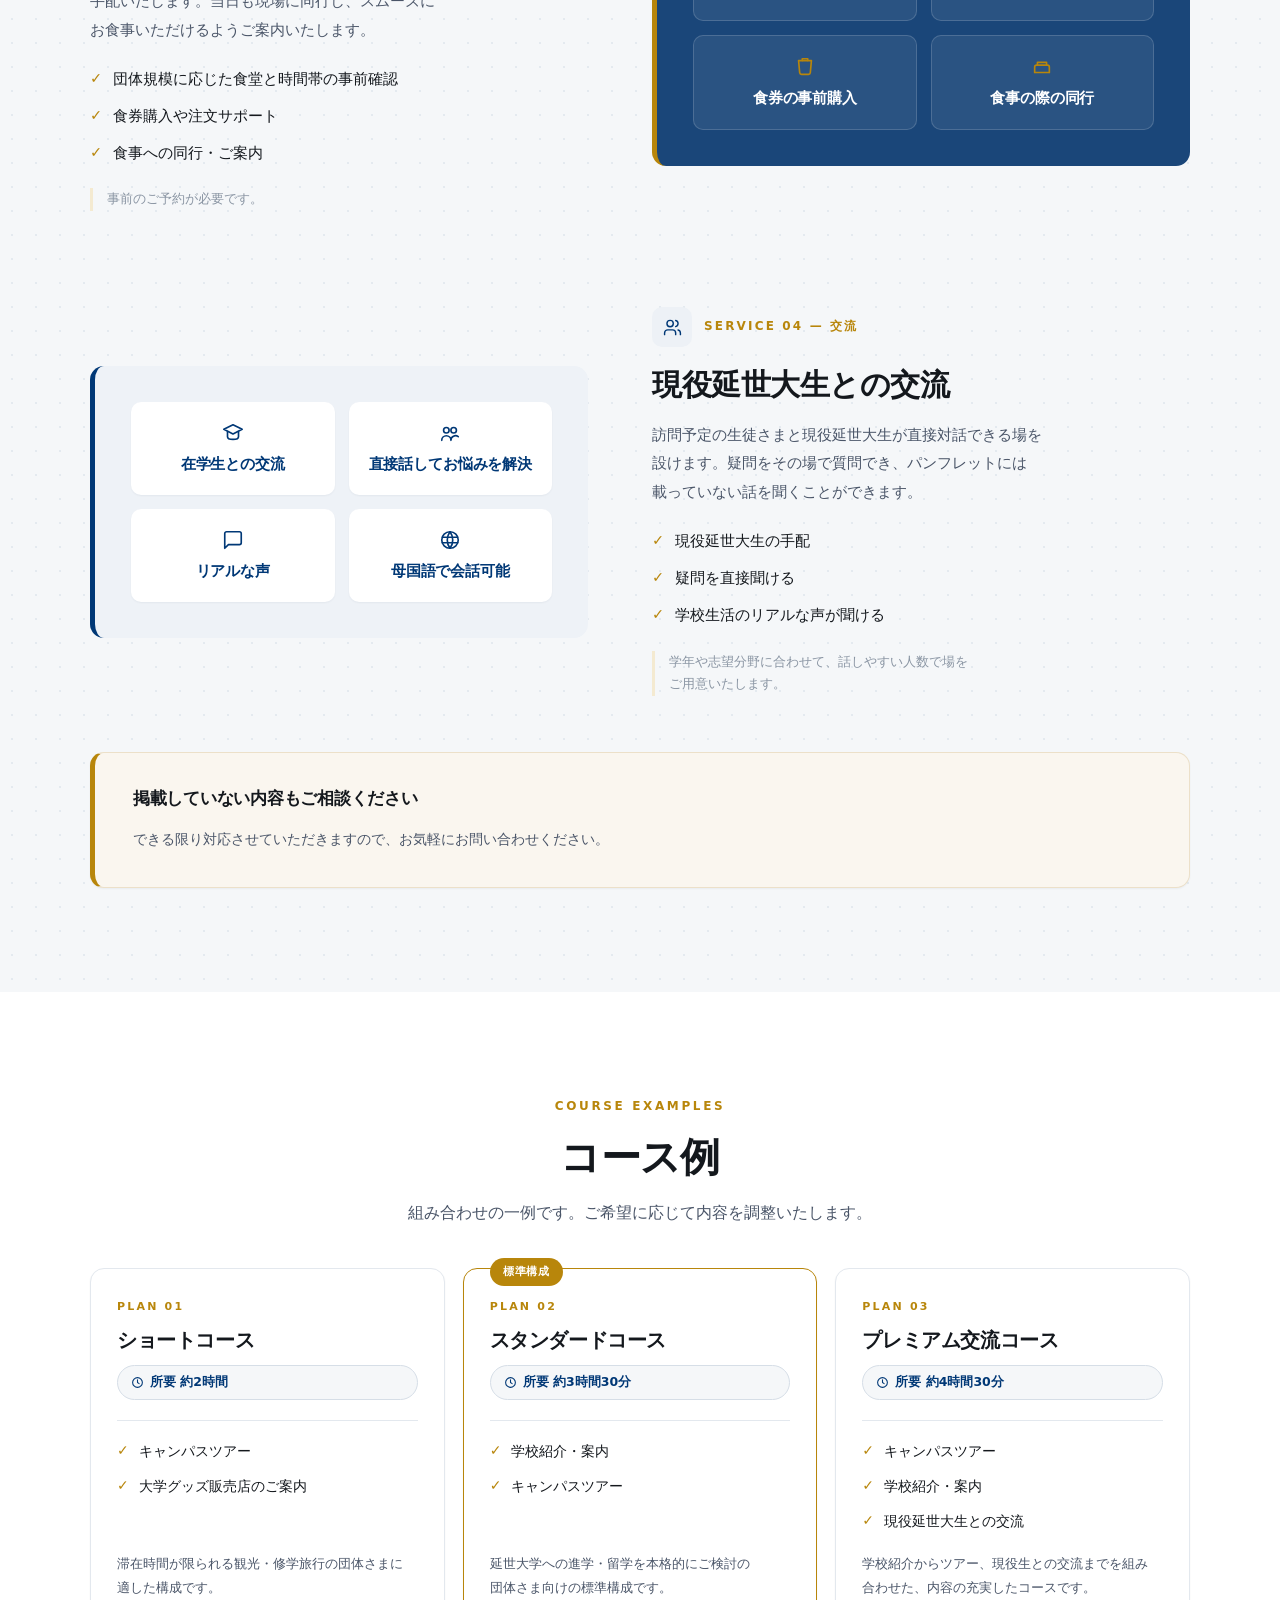
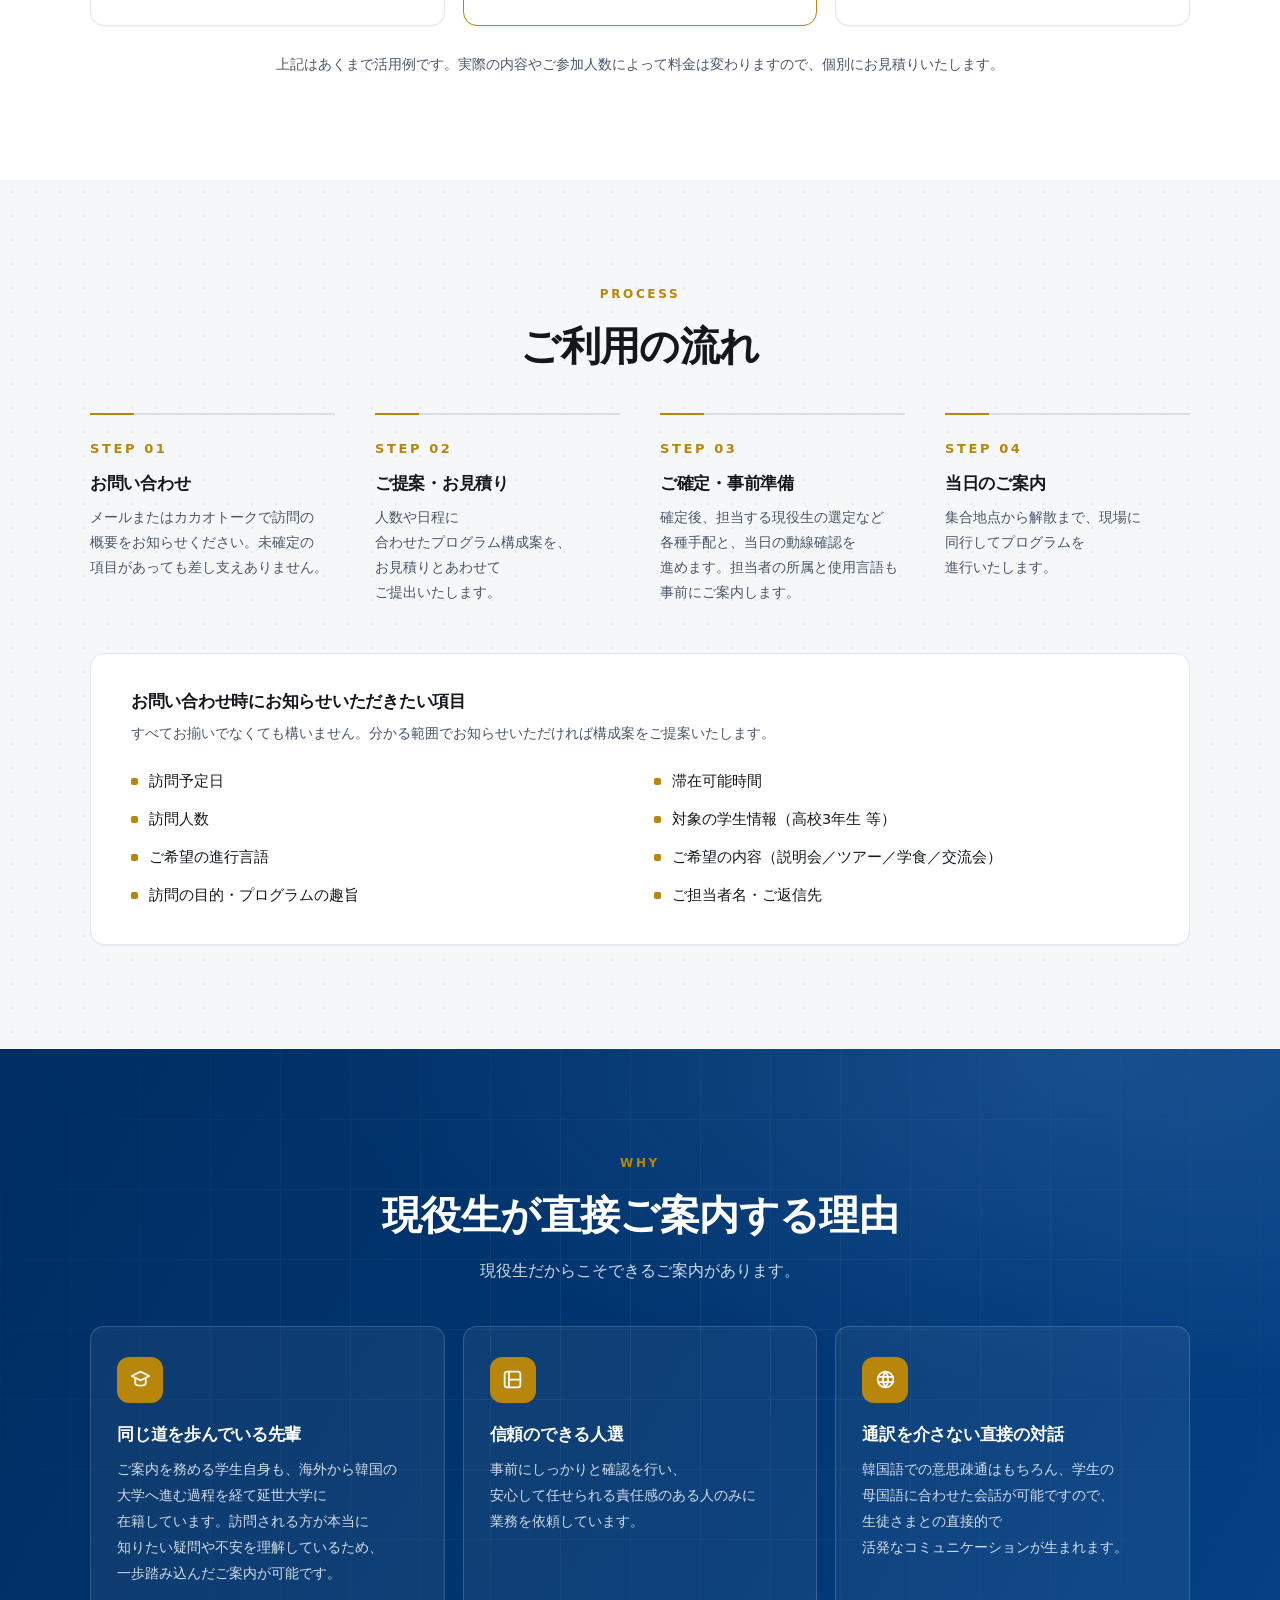
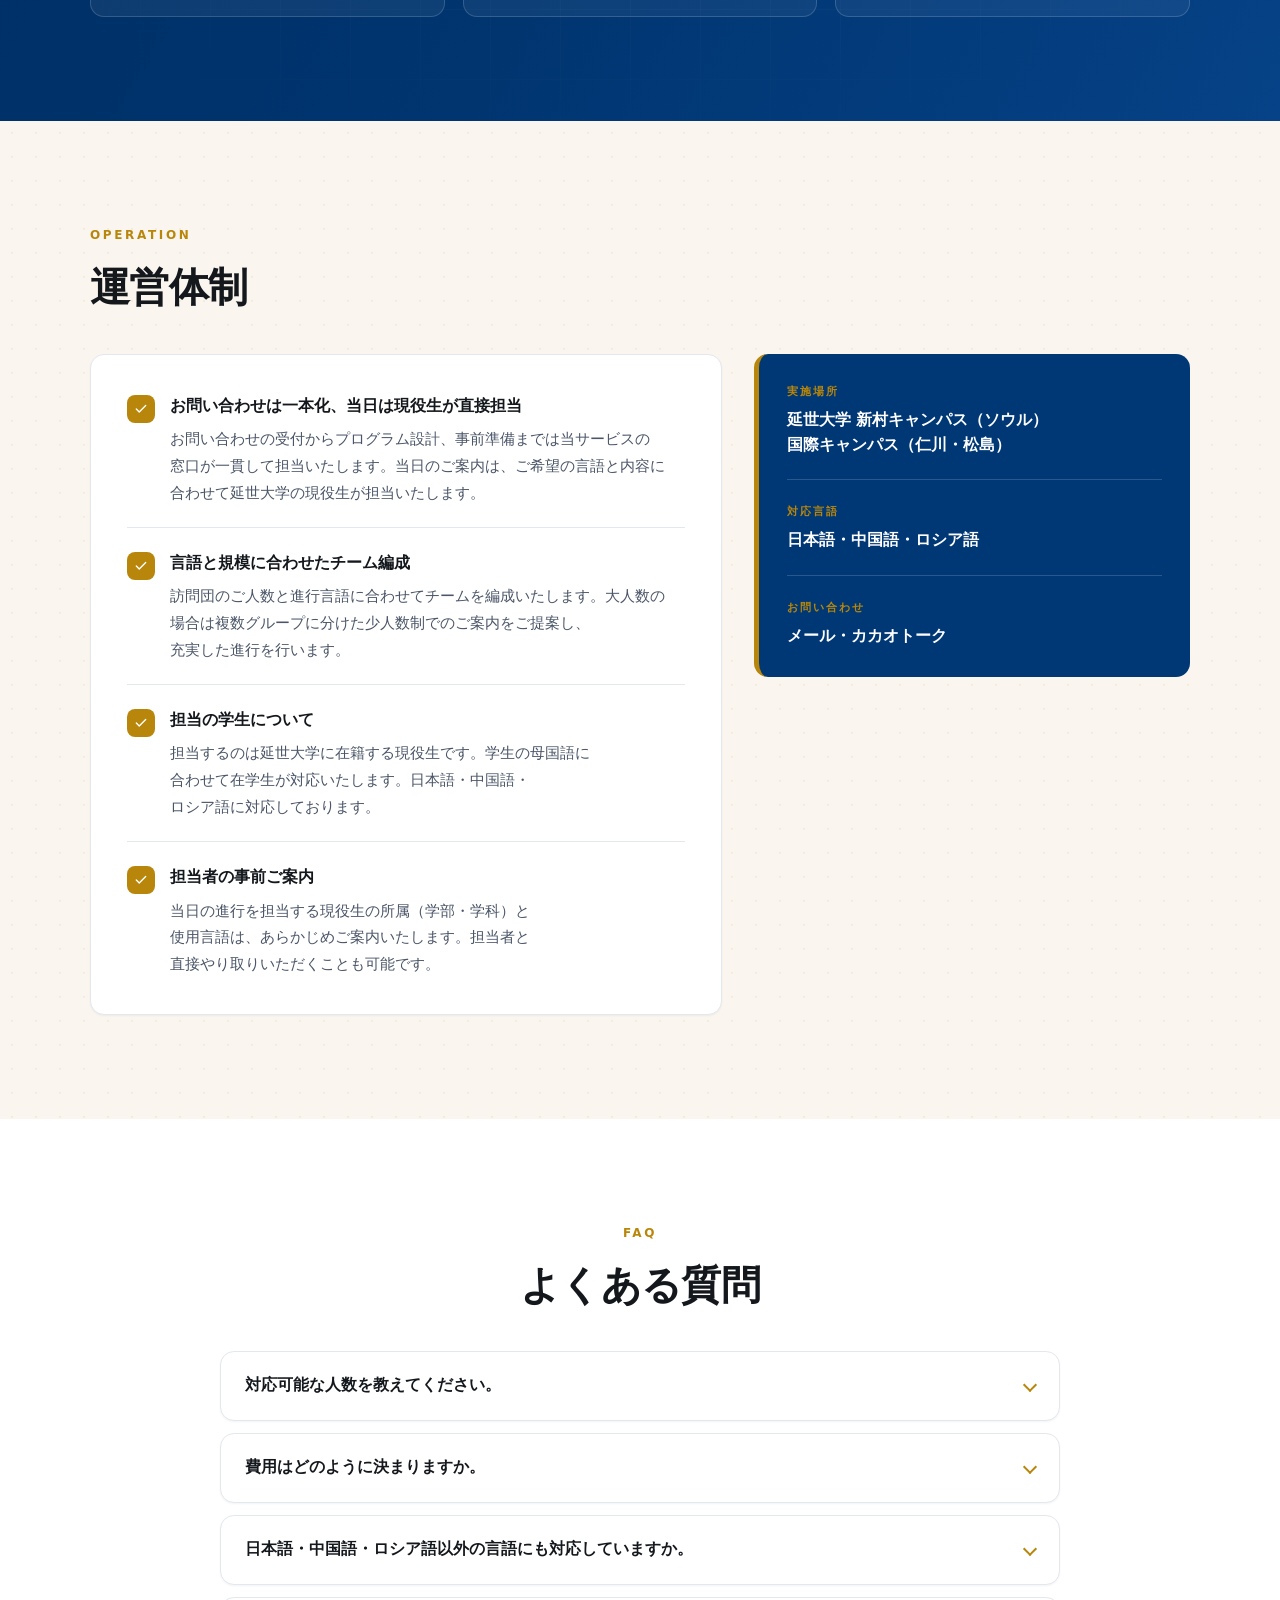
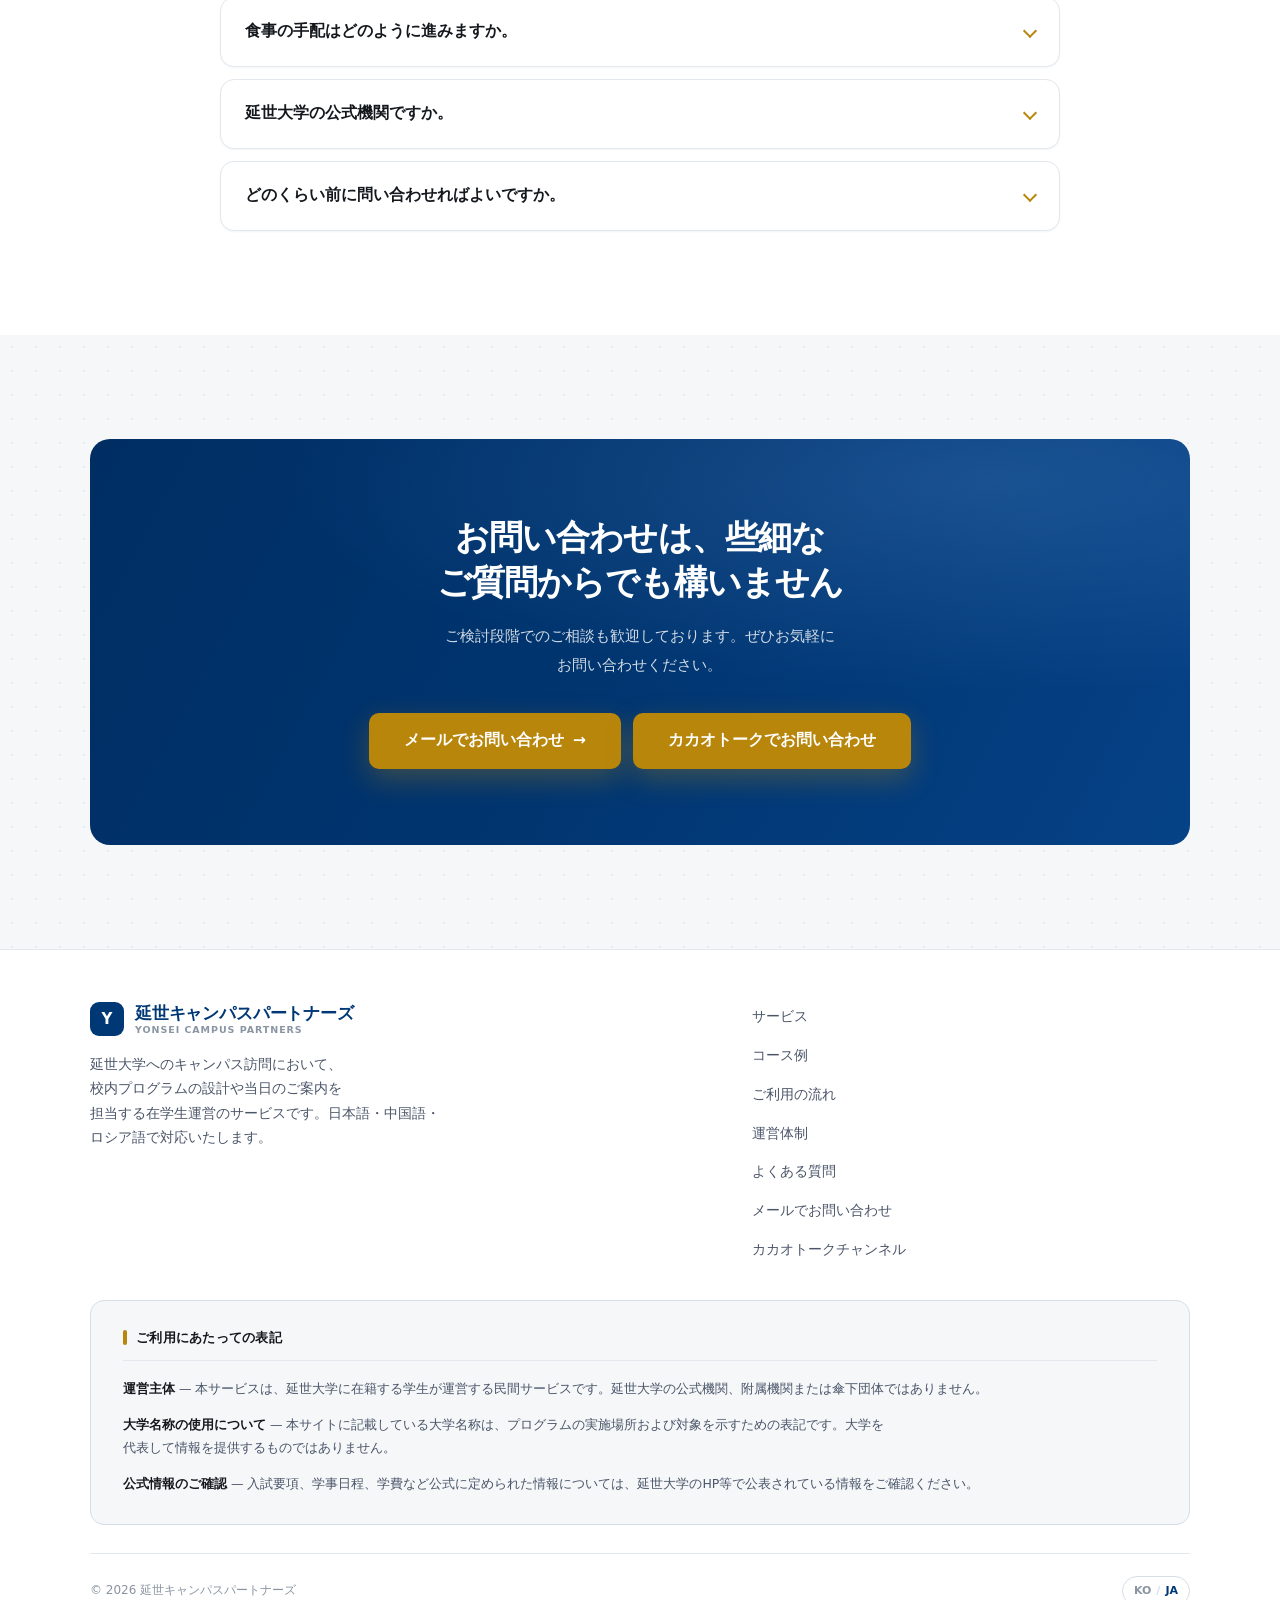
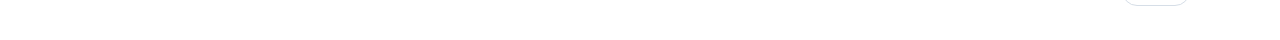
==== commit 8afc404b: "히어로 헤드라인을 태그라인 형태로 정리 2행째를 짧게 끊어 시각적으로 가볍게 만들고, 쉼표와 마침표로 의도적인 끊음임을 드러냈습니다. "X를, Y하게." 형태의 카피 구조입니다. " ====
--- a/ja.html
+++ b/ja.html
@@ -81,7 +81,7 @@
       <div class="hero__col">
         <span class="badge"><span class="badge__dot" aria-hidden="true"></span>現役の延世大生が直接ナビゲート</span>
 
-        <h1>延世大学の校内プログラムを<br><em>まるごとサポート</em></h1>
+        <h1>延世大学の校内プログラムを、<br><em>まるごと。</em></h1>
 
         <p class="hero__lead">
           大学の紹介や説明からキャンパスツアー、学食、現役生との交流会等。
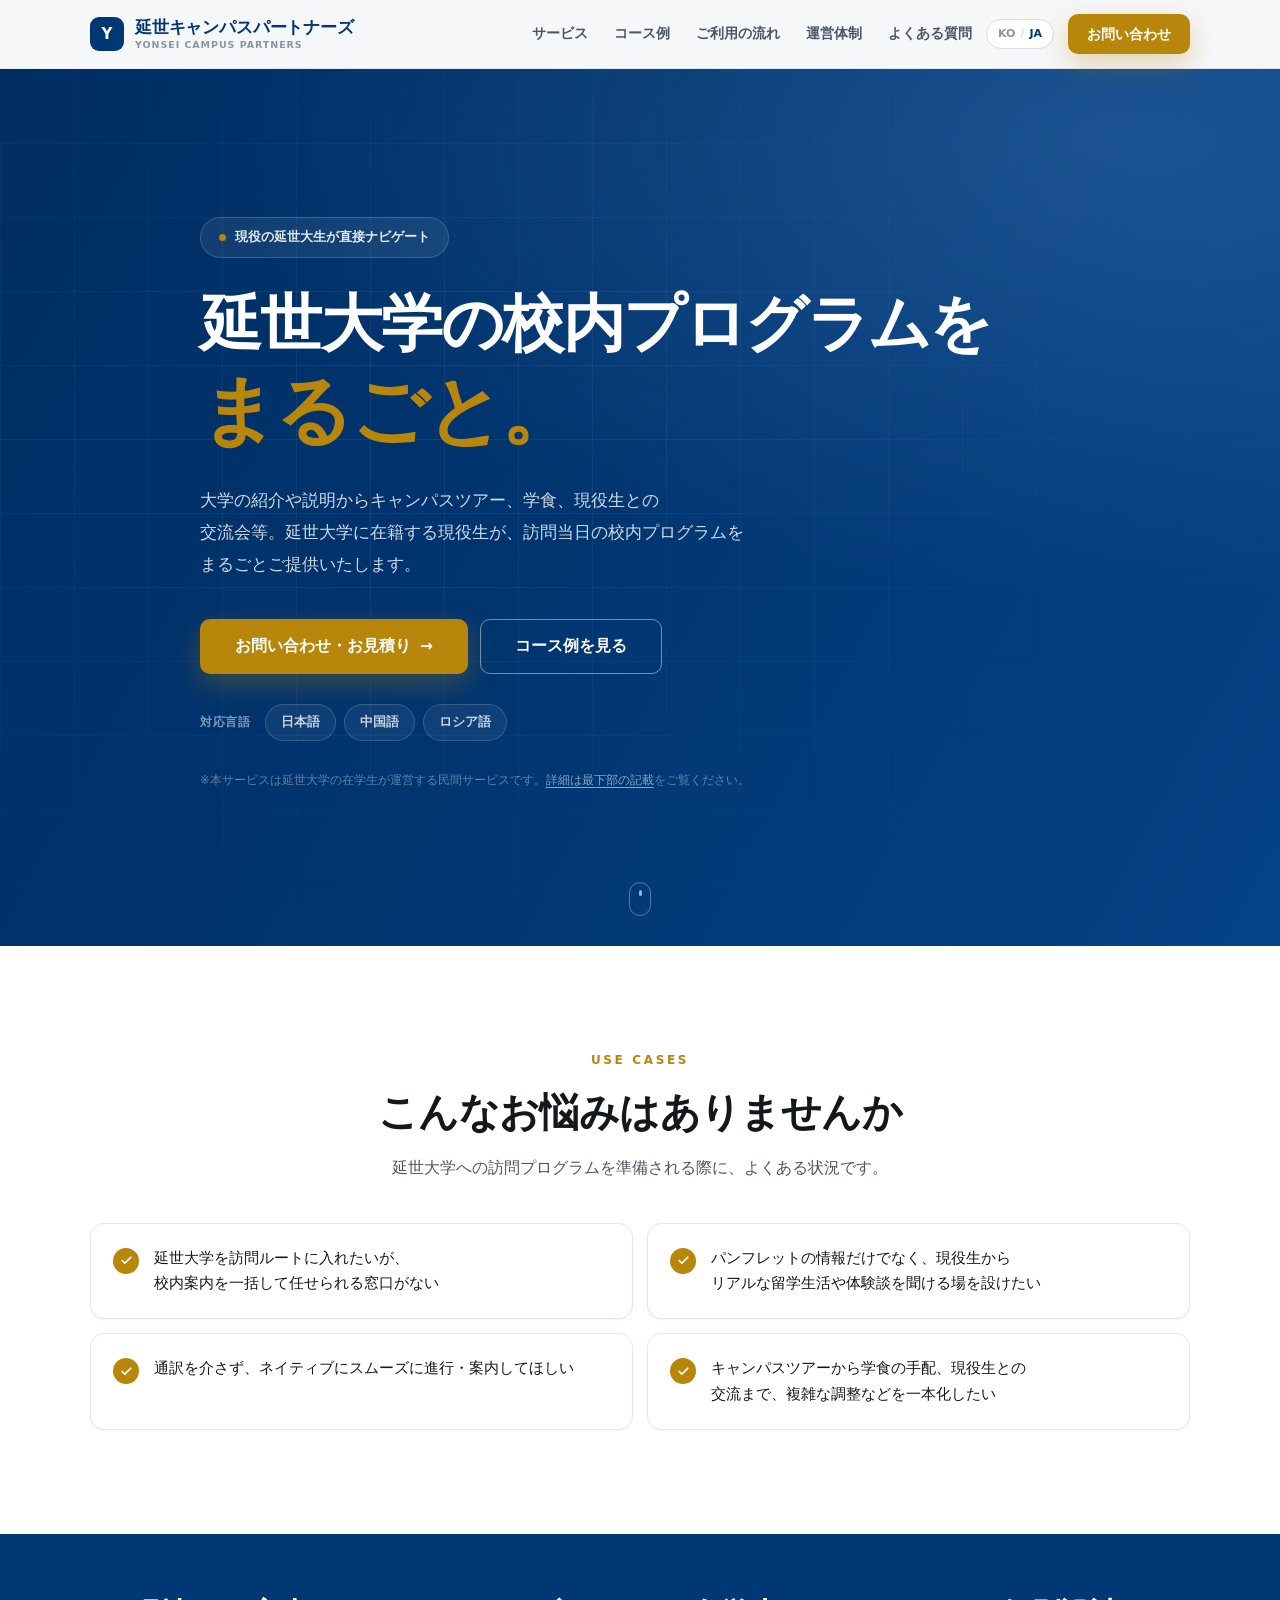
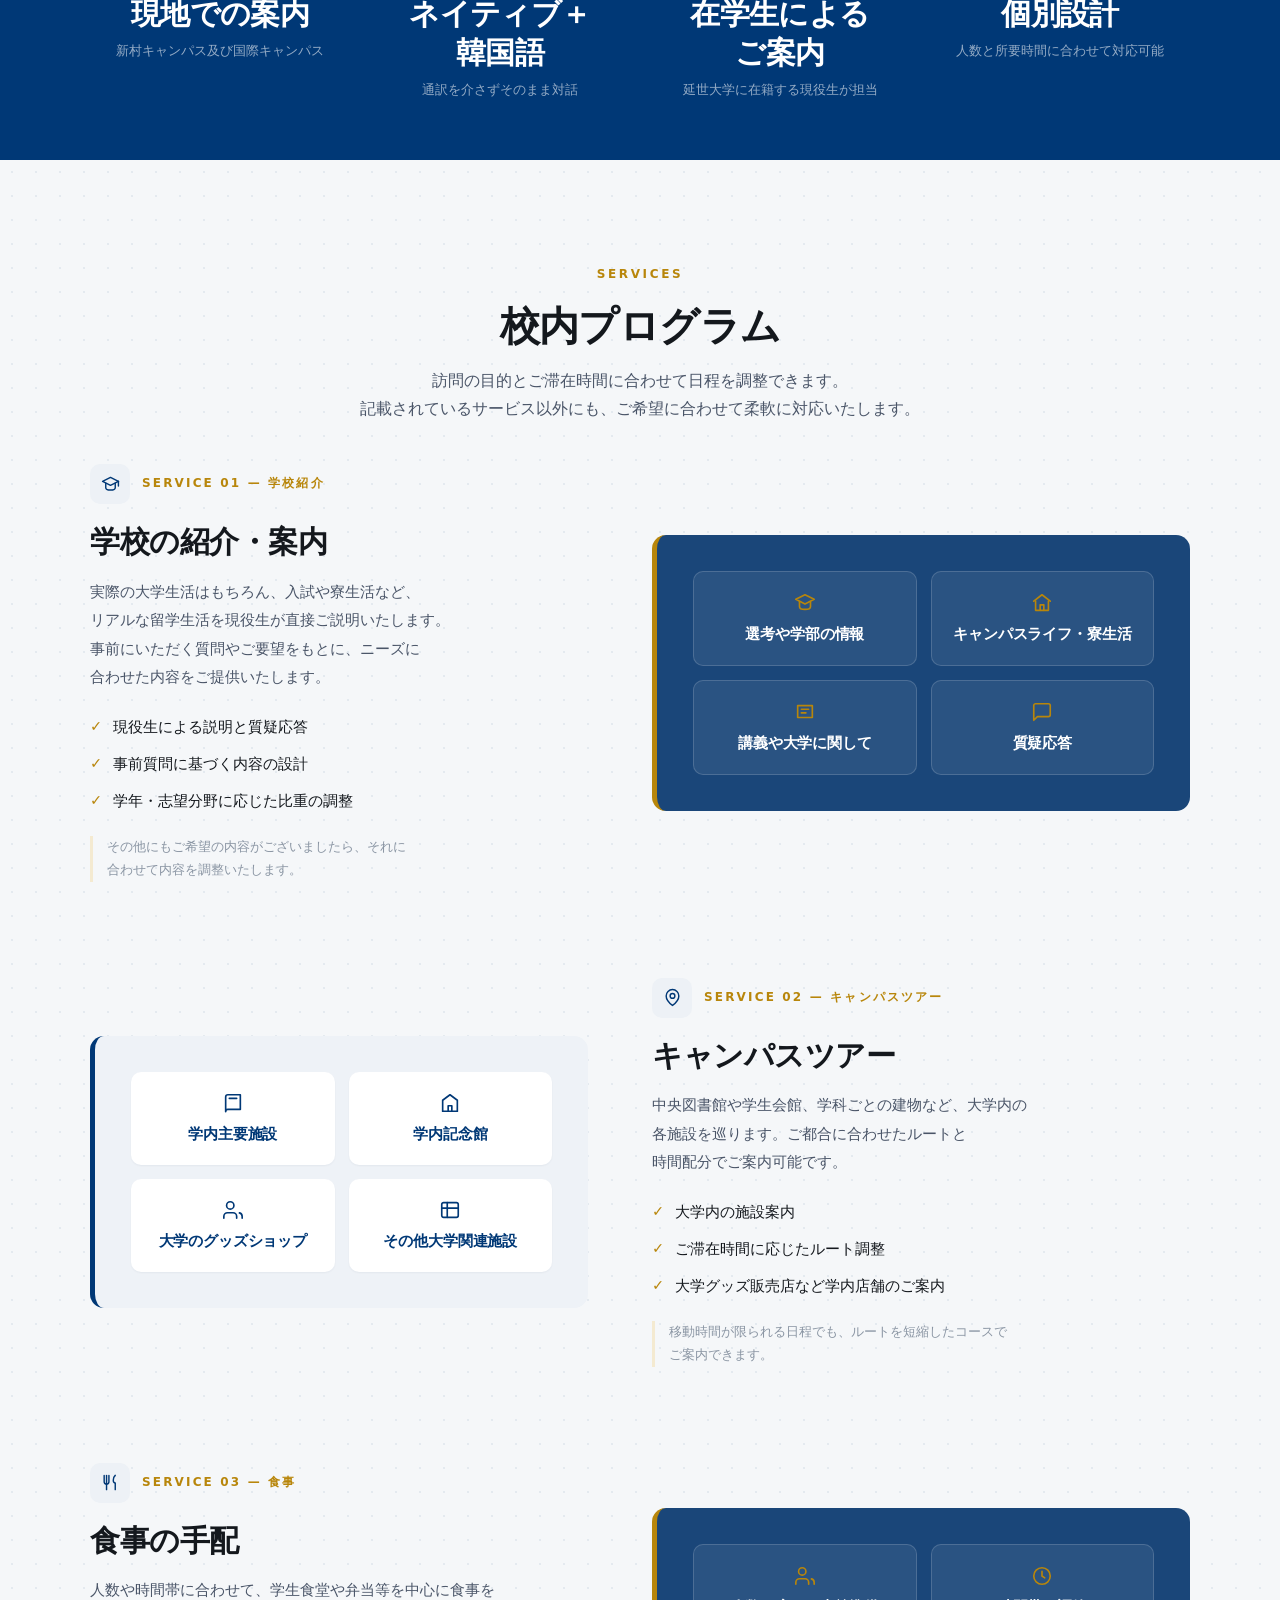
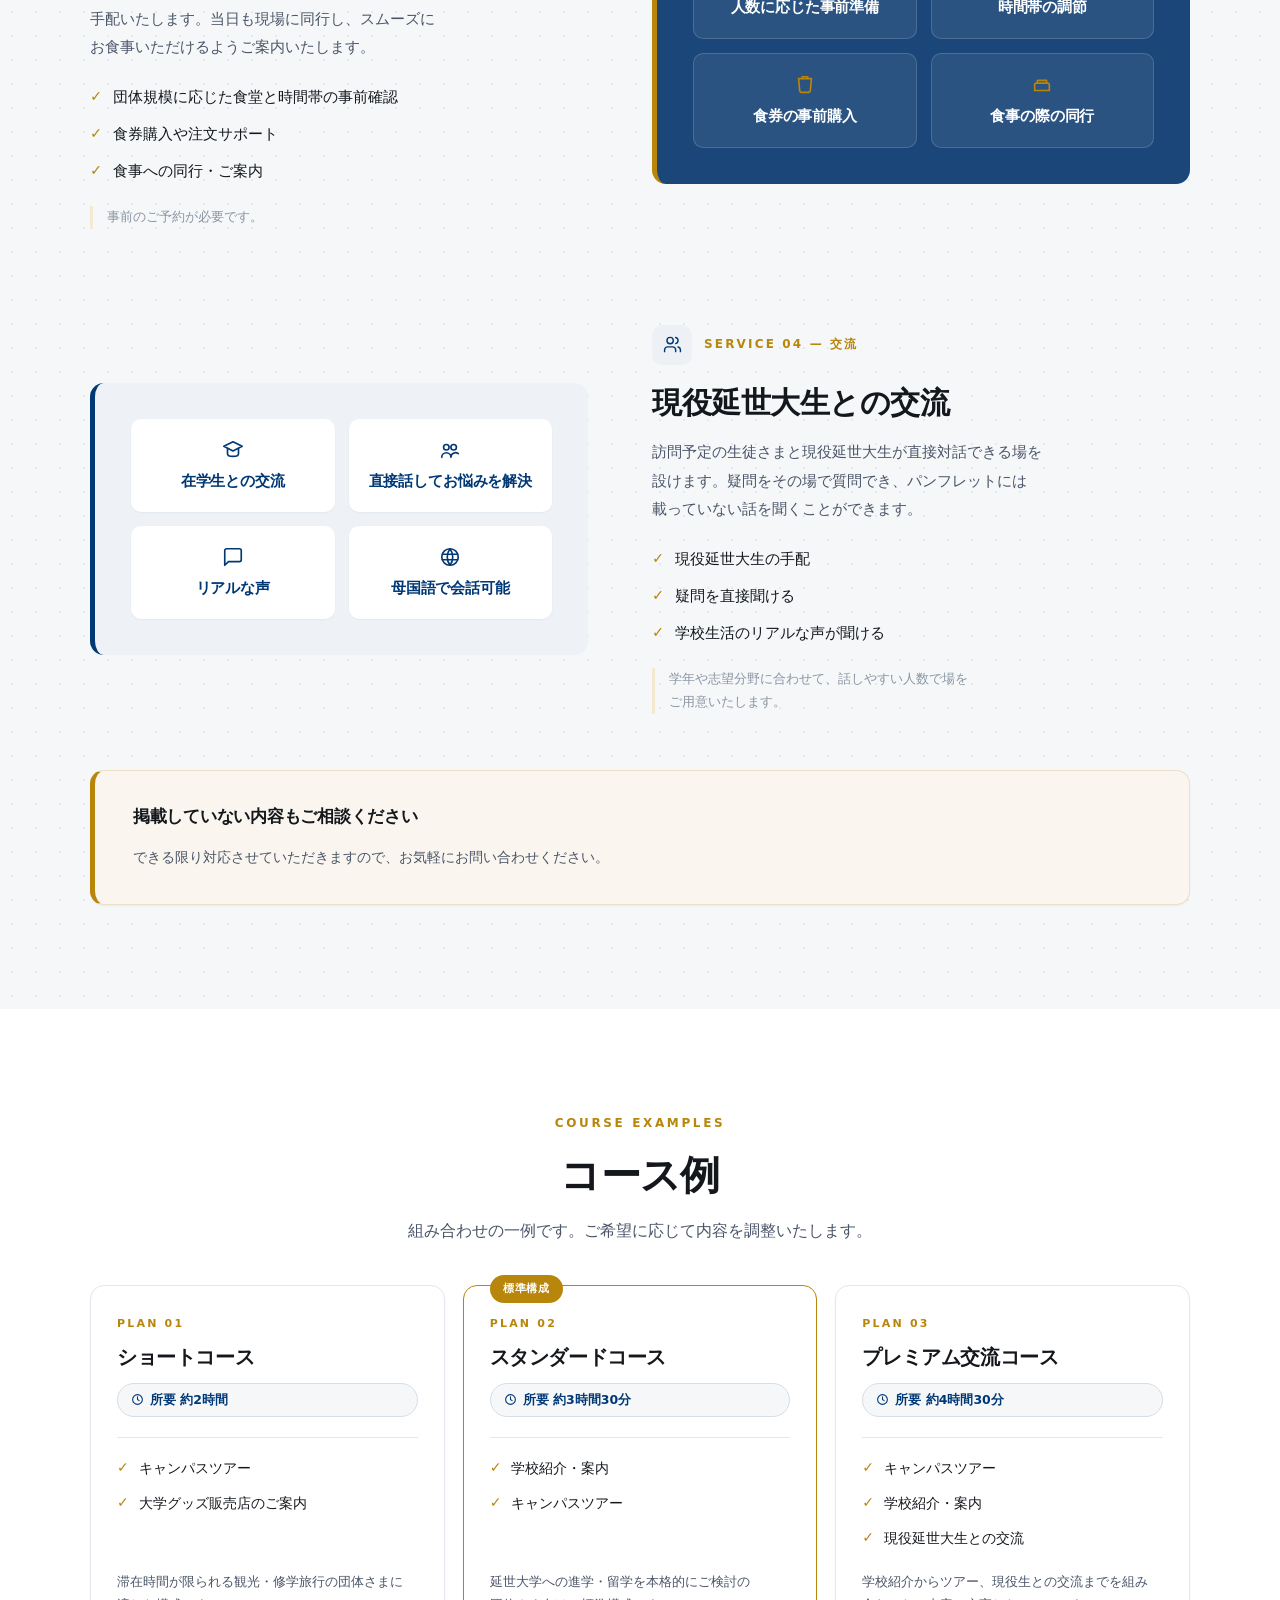
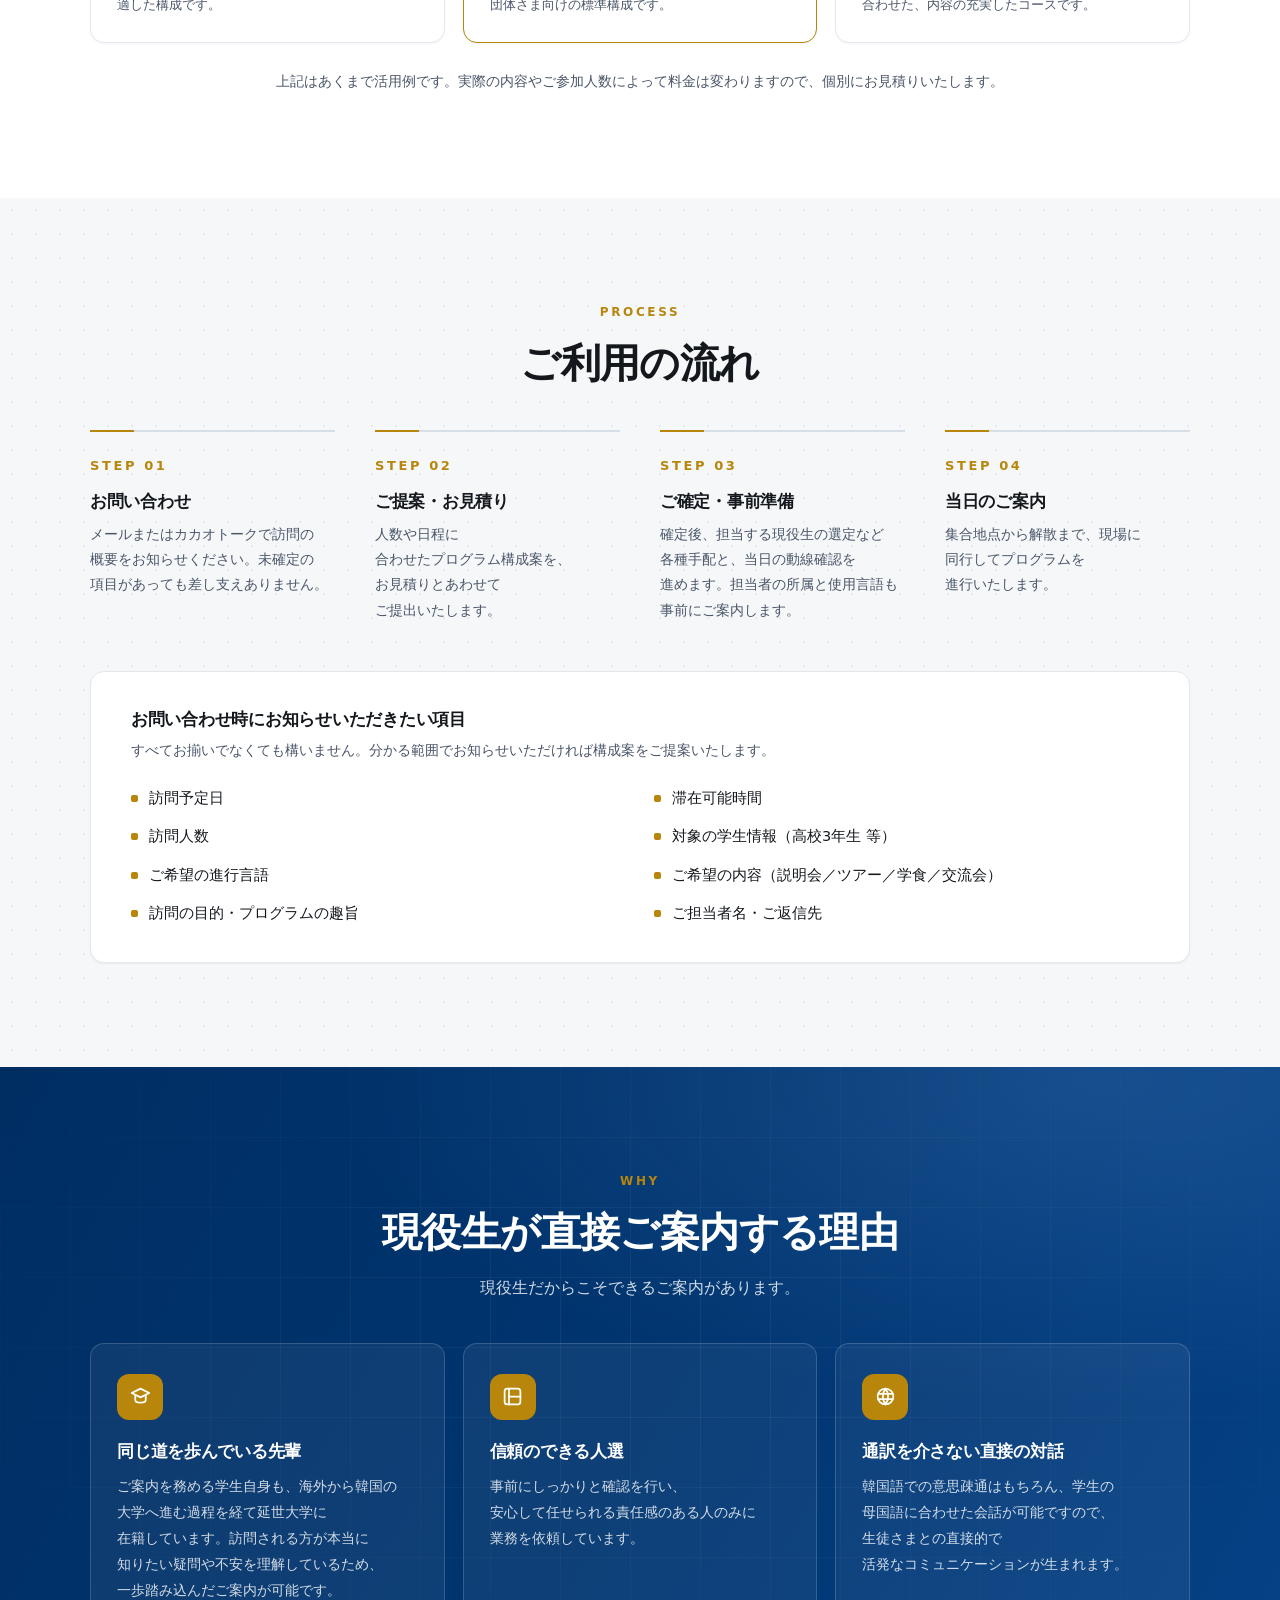
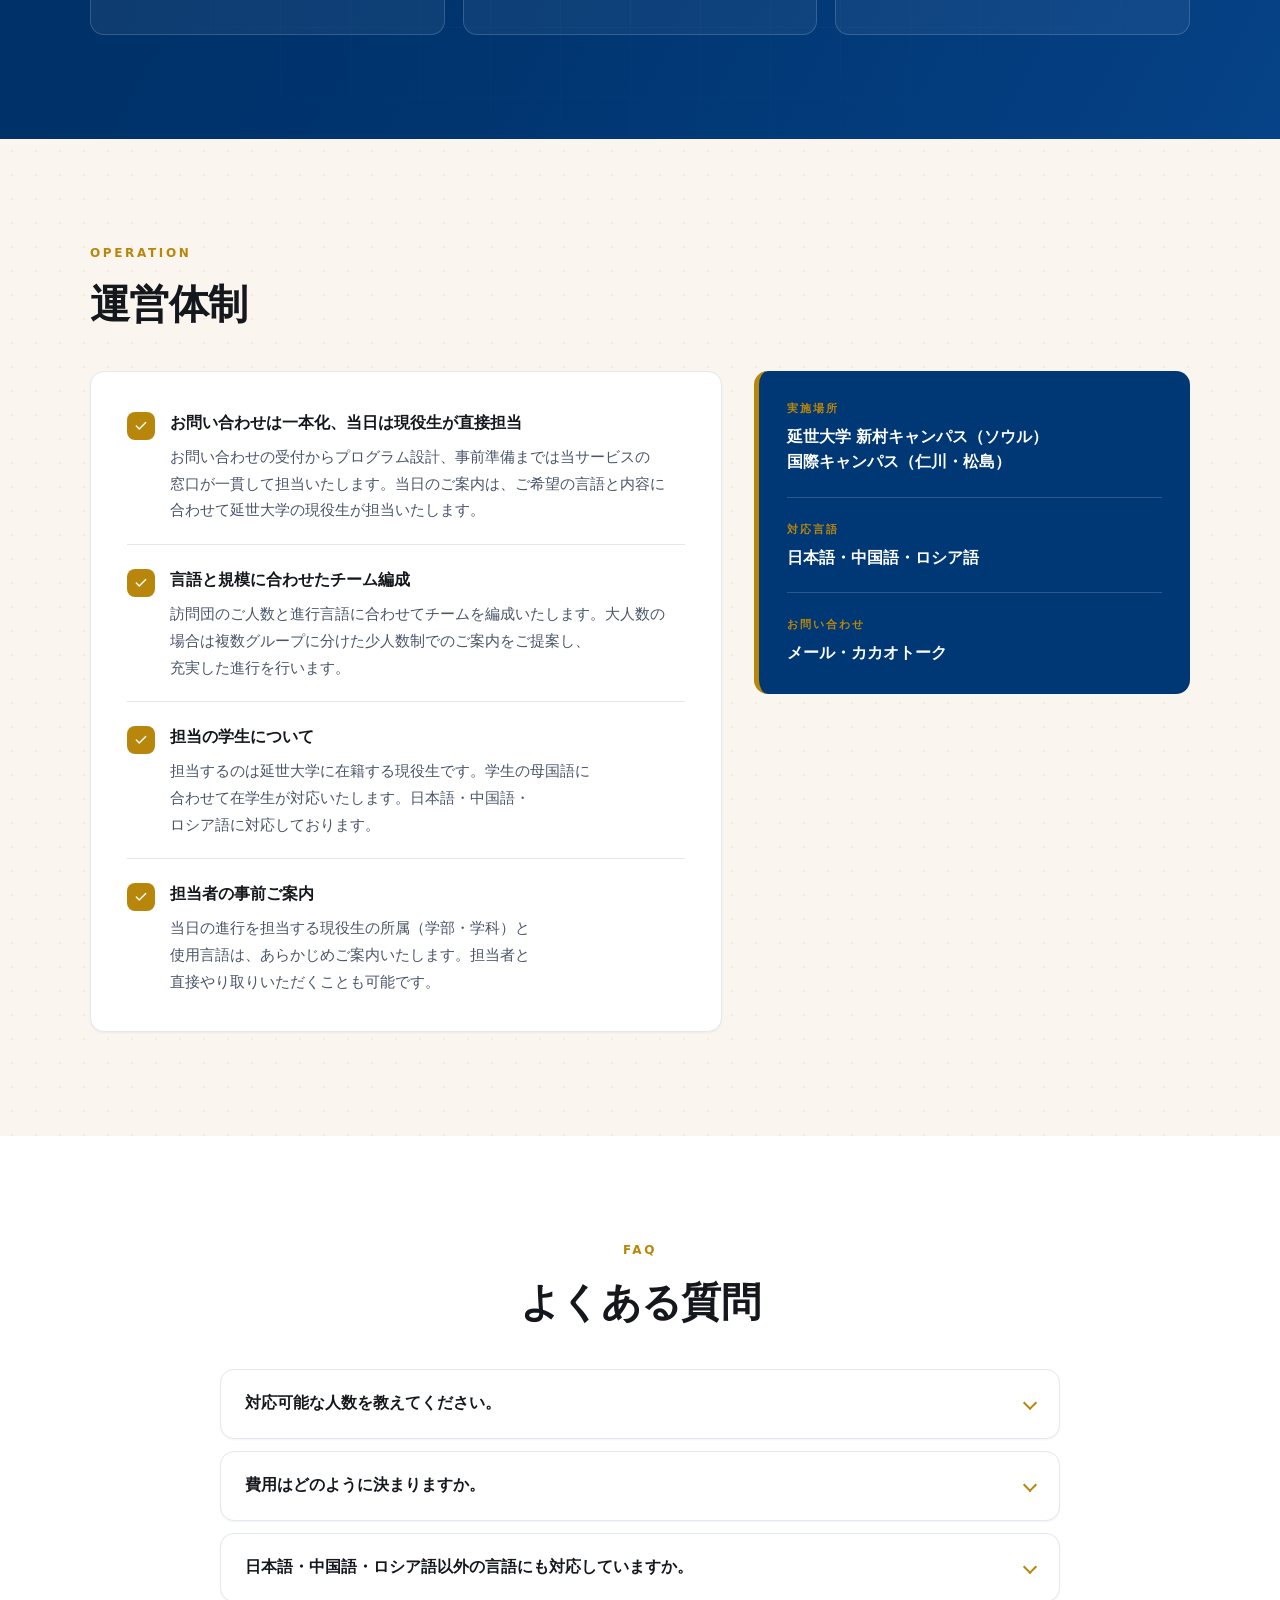
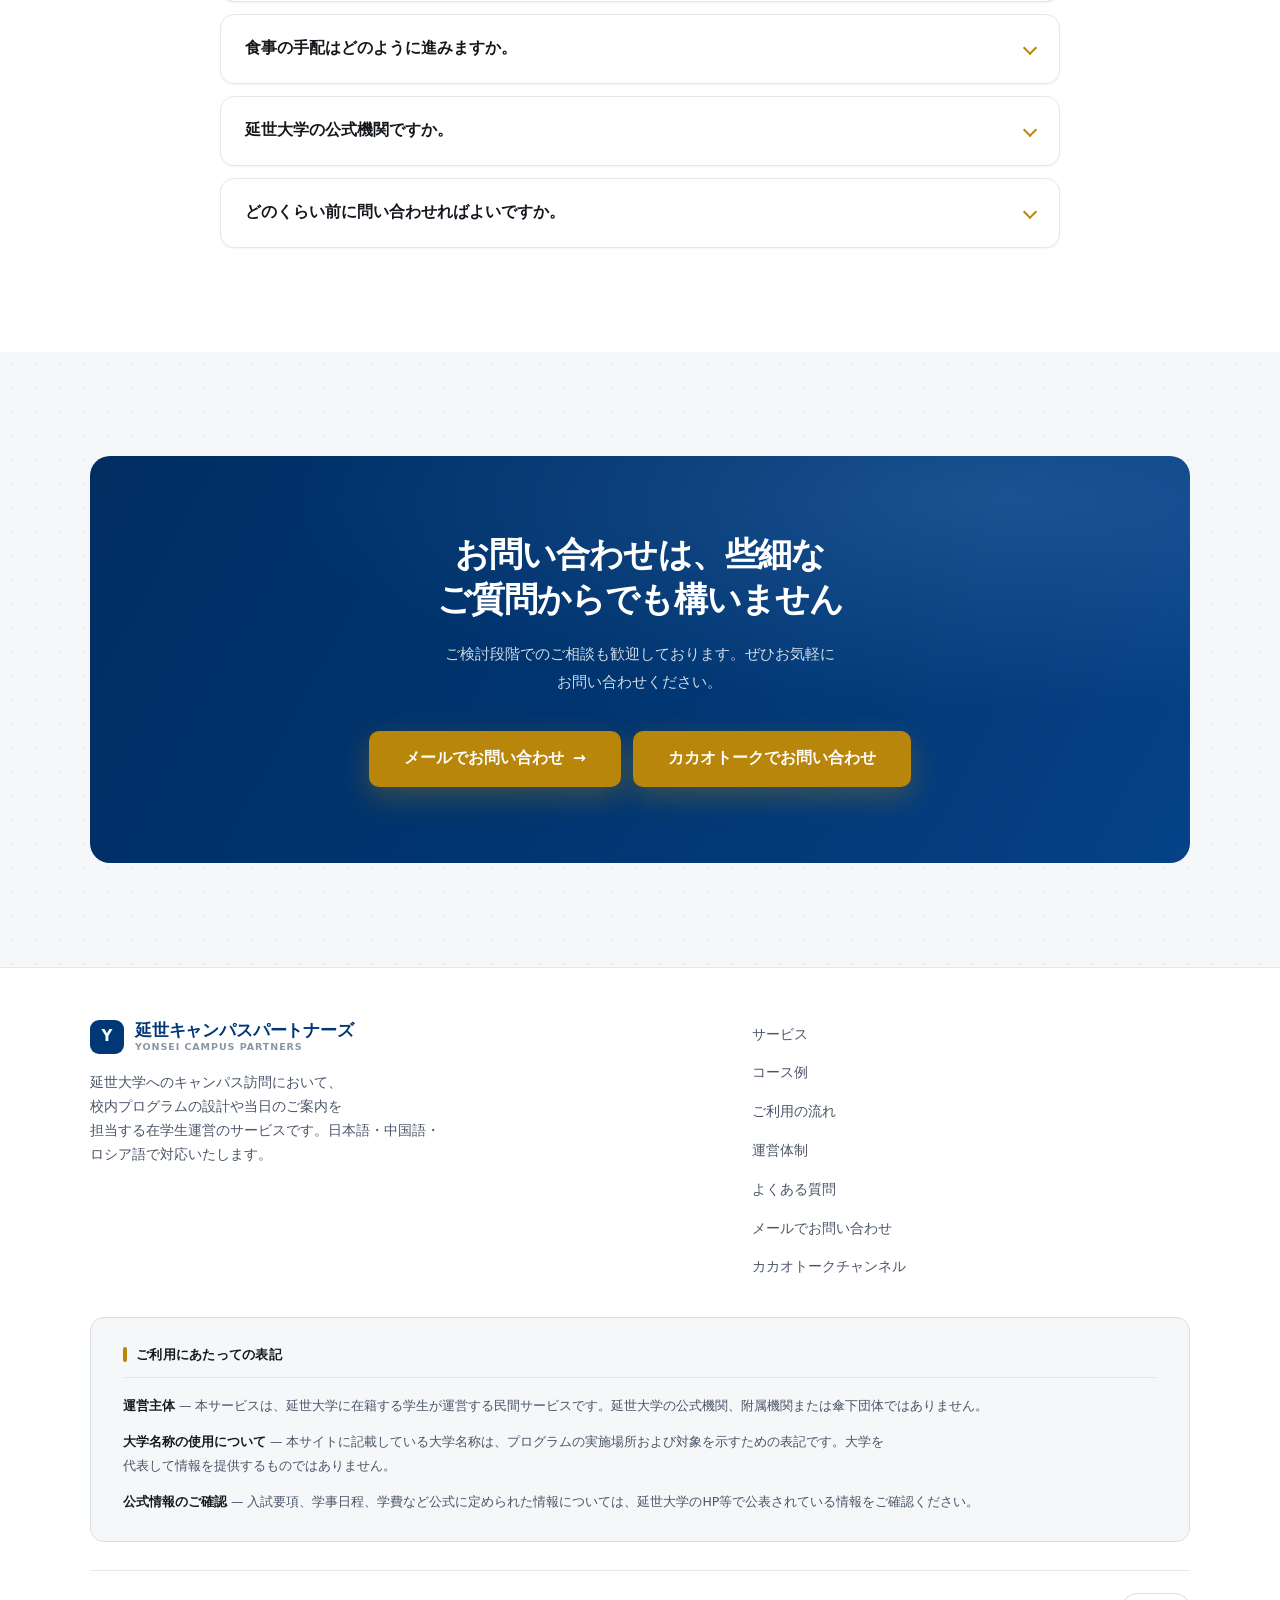
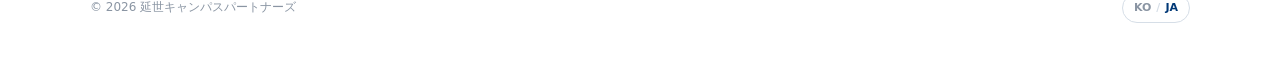
==== commit c894c231: "히어로 헤드라인: 쉼표 제거 + 강조 문구 확대 줄바꿈이 이미 호흡을 끊어 주므로 1행 끝의 쉼표를 삭제하고, 골드 강조 문구를 본문보다 크게 키워 카피의 결론이 눈에 들어오게 했" ====
--- a/ja.html
+++ b/ja.html
@@ -16,7 +16,7 @@
 <link rel="alternate" hreflang="ja" href="ja.html">
 <link rel="alternate" hreflang="x-default" href="index.html">
 <link rel="icon" href="data:image/svg+xml,<svg xmlns='http://www.w3.org/2000/svg' viewBox='0 0 32 32'><rect width='32' height='32' rx='7' fill='%23003876'/><text x='16' y='23' font-family='Helvetica,Arial,sans-serif' font-size='19' font-weight='700' fill='%23ffffff' text-anchor='middle'>Y</text></svg>">
-<link rel="stylesheet" href="assets/style.css?v=202608301120">
+<link rel="stylesheet" href="assets/style.css?v=202610291200">
 </head>
 <body>
 
@@ -81,7 +81,7 @@
       <div class="hero__col">
         <span class="badge"><span class="badge__dot" aria-hidden="true"></span>現役の延世大生が直接ナビゲート</span>
 
-        <h1>延世大学の校内プログラムを、<br><em>まるごと。</em></h1>
+        <h1>延世大学の校内プログラムを<br><em>まるごと。</em></h1>
 
         <p class="hero__lead">
           大学の紹介や説明からキャンパスツアー、学食、現役生との交流会等。
@@ -666,6 +666,6 @@
   </div>
 </footer>
 
-<script src="assets/script.js?v=202608301120"></script>
+<script src="assets/script.js?v=202610291200"></script>
 </body>
 </html>
--- a/assets/style.css
+++ b/assets/style.css
@@ -413,7 +413,12 @@
 @media (min-width: 640px)  { .hero h1 { font-size: 52px; } }
 @media (min-width: 1024px) { .hero h1 { font-size: 62px; } }
 
-.hero h1 em { font-style: normal; color: var(--gold); }
+.hero h1 em {
+  font-style: normal;
+  color: var(--gold);
+  font-size: 1.22em;
+  letter-spacing: -.035em;
+}
 
 .hero__lead {
   margin-top: 24px;
